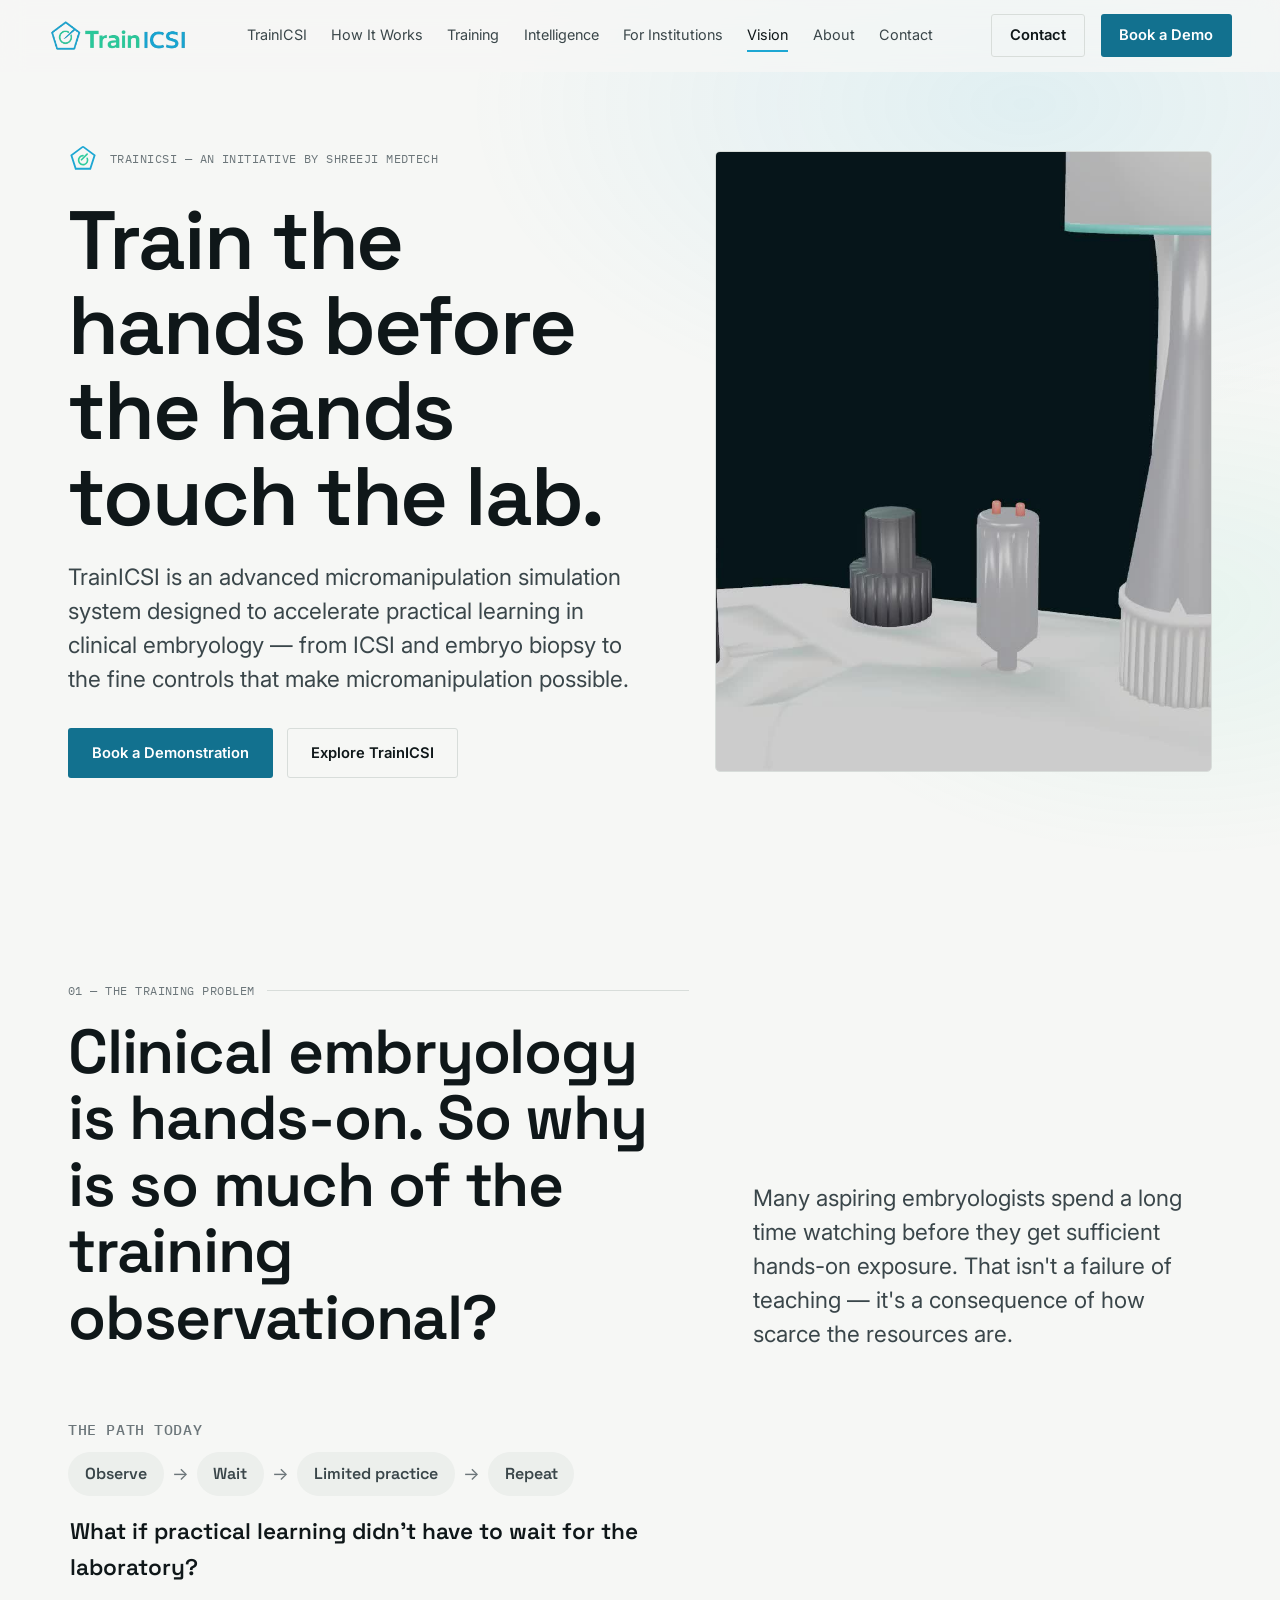
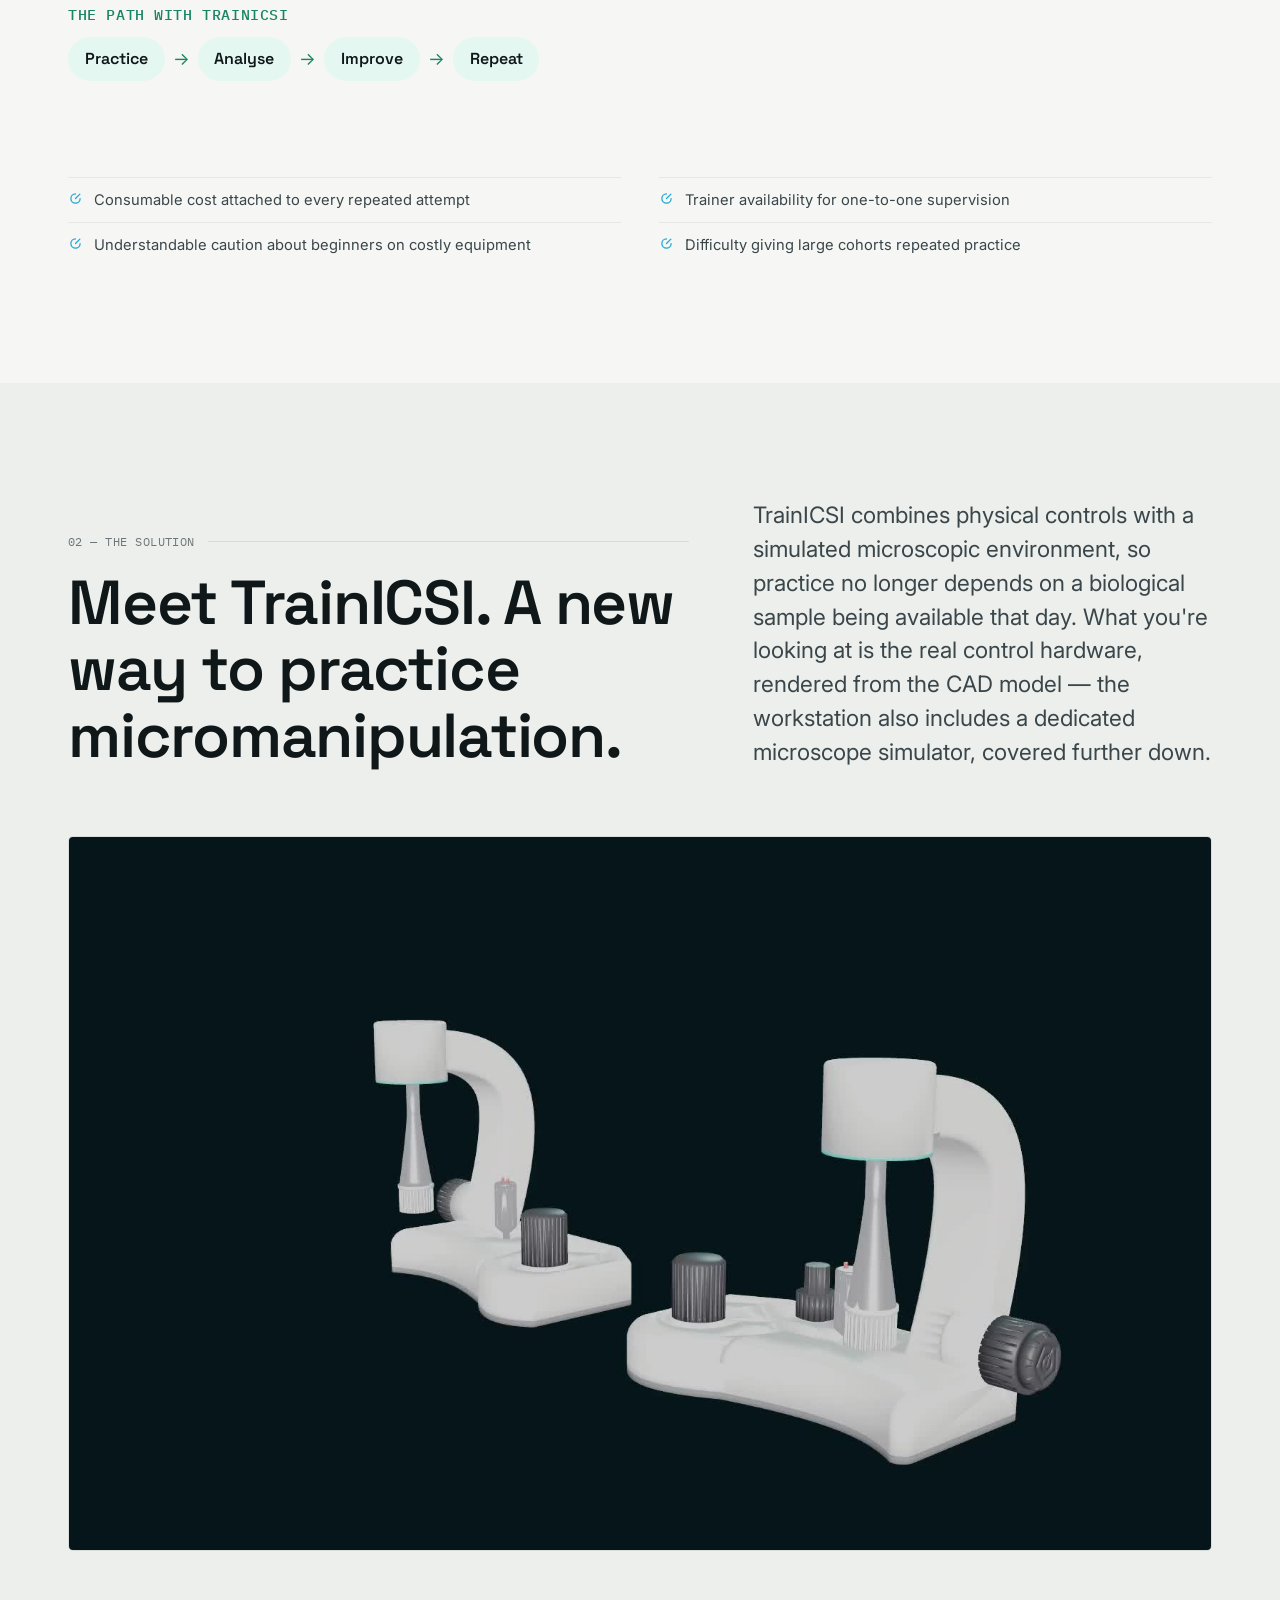
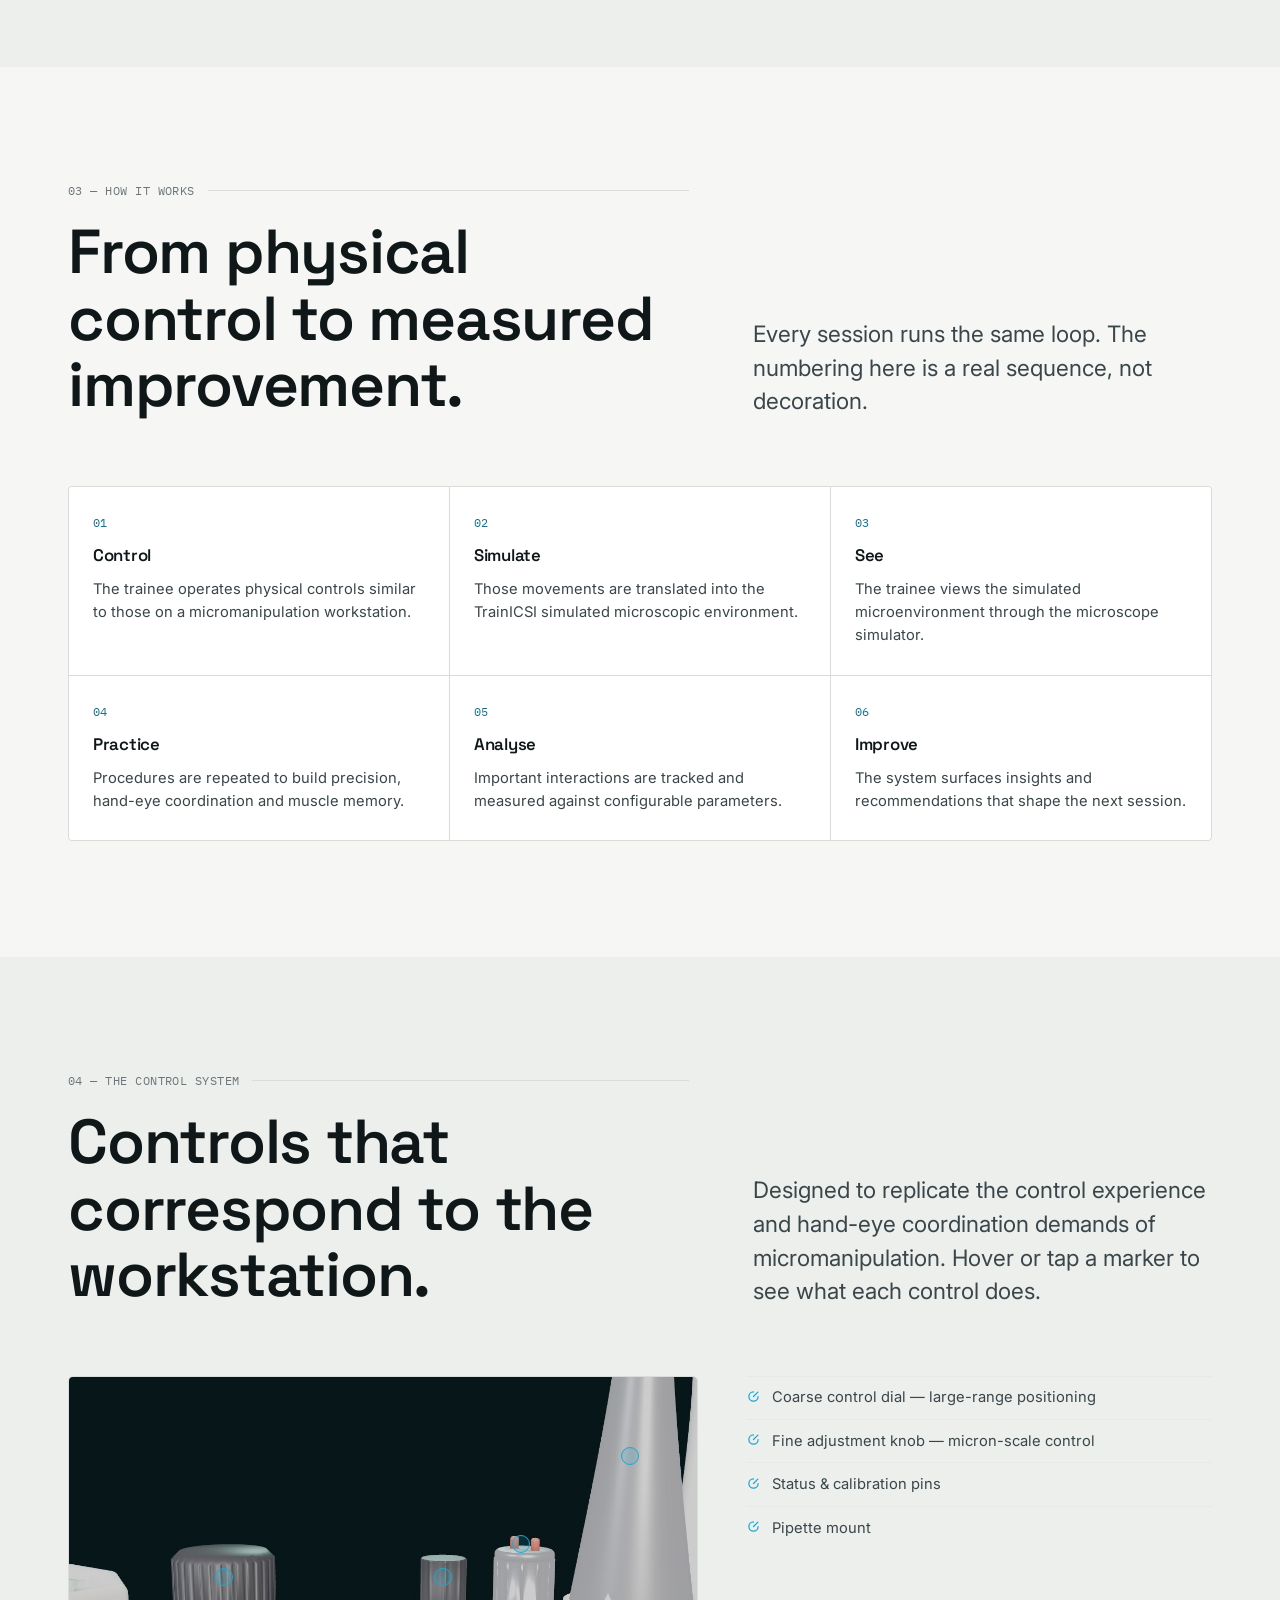
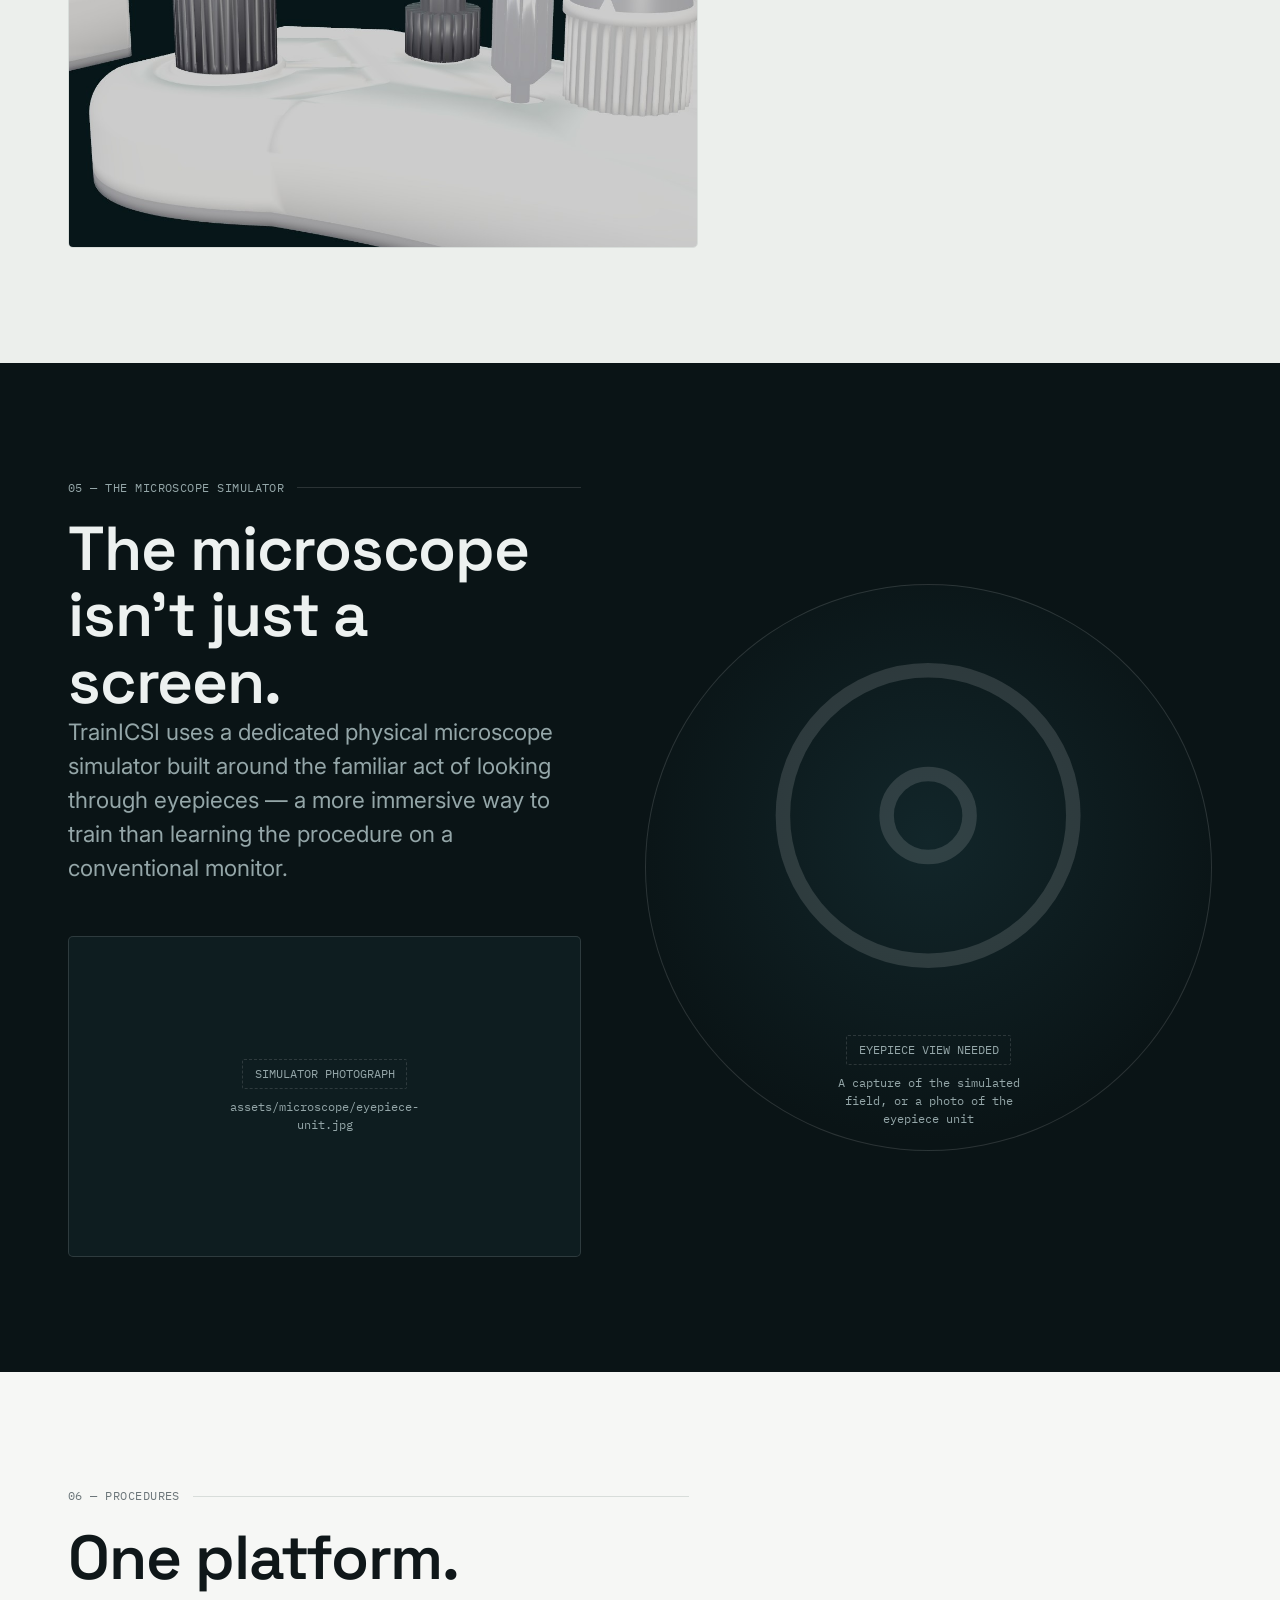
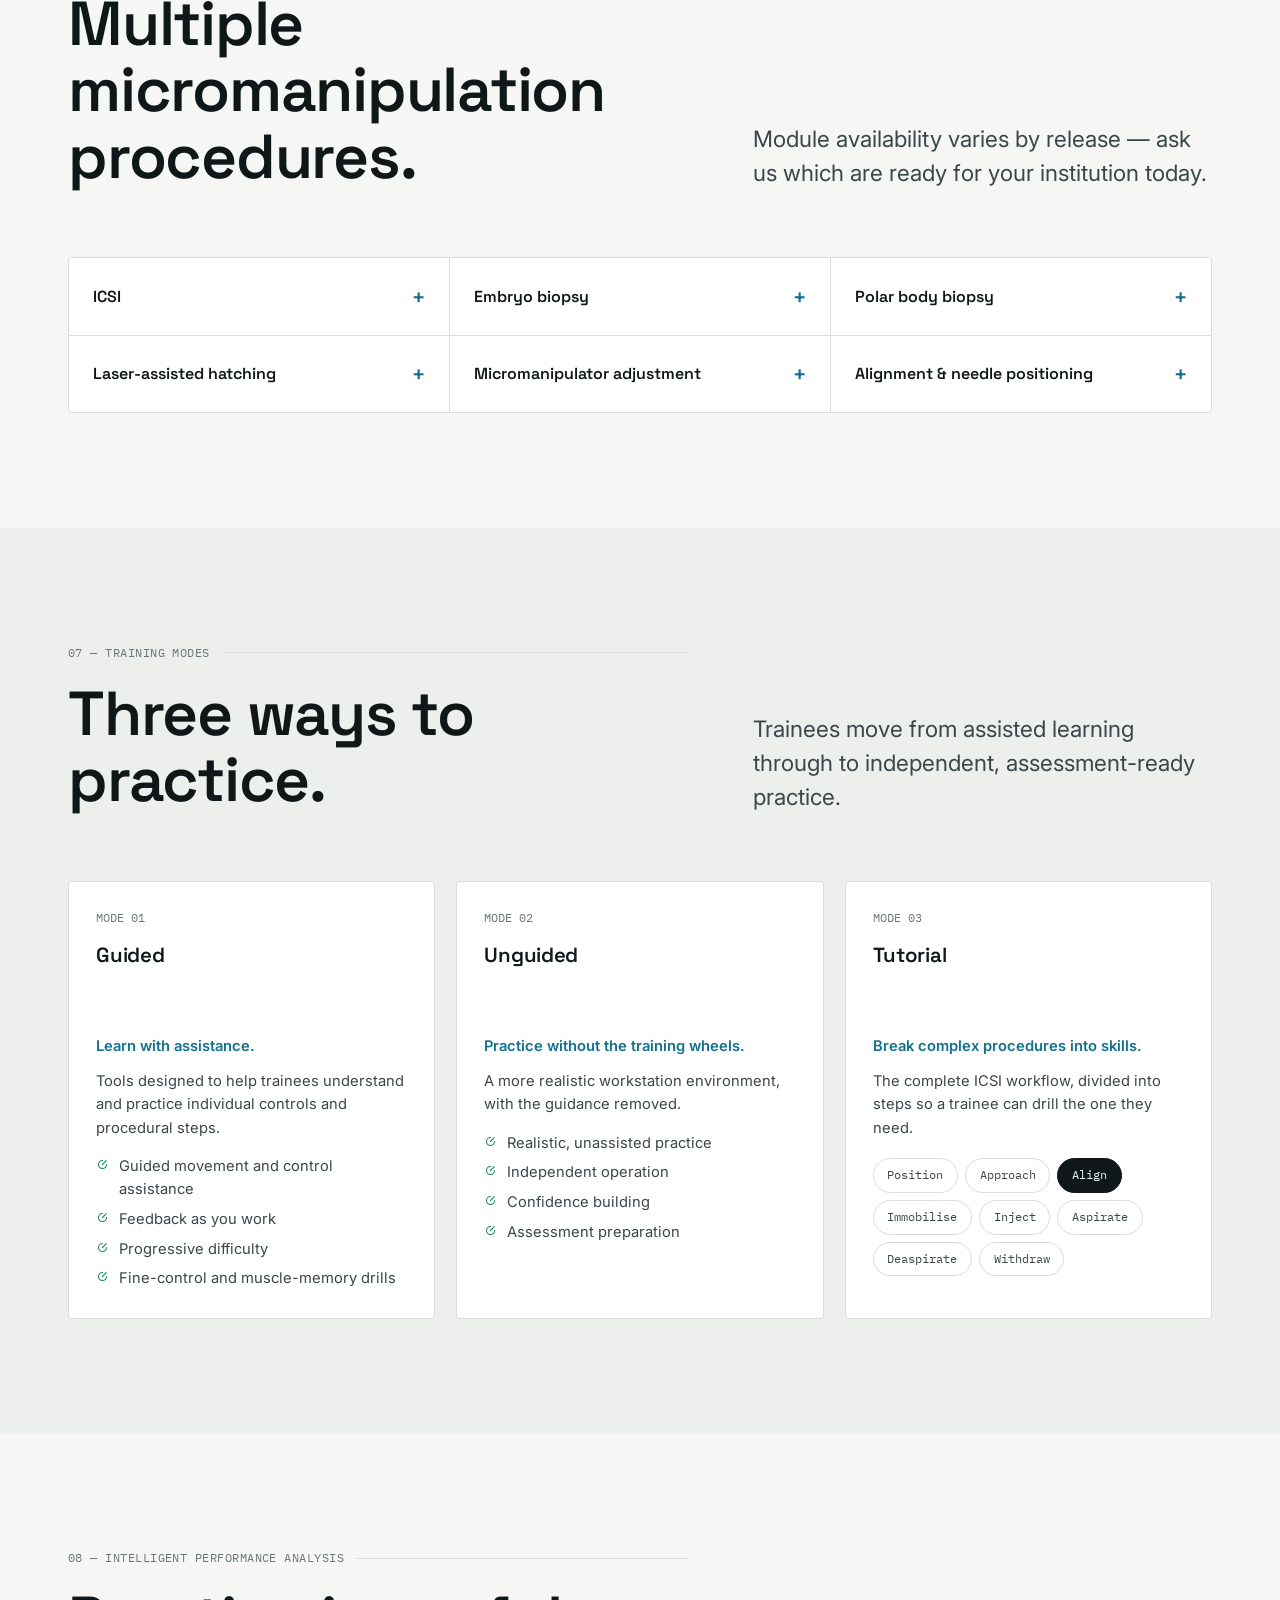
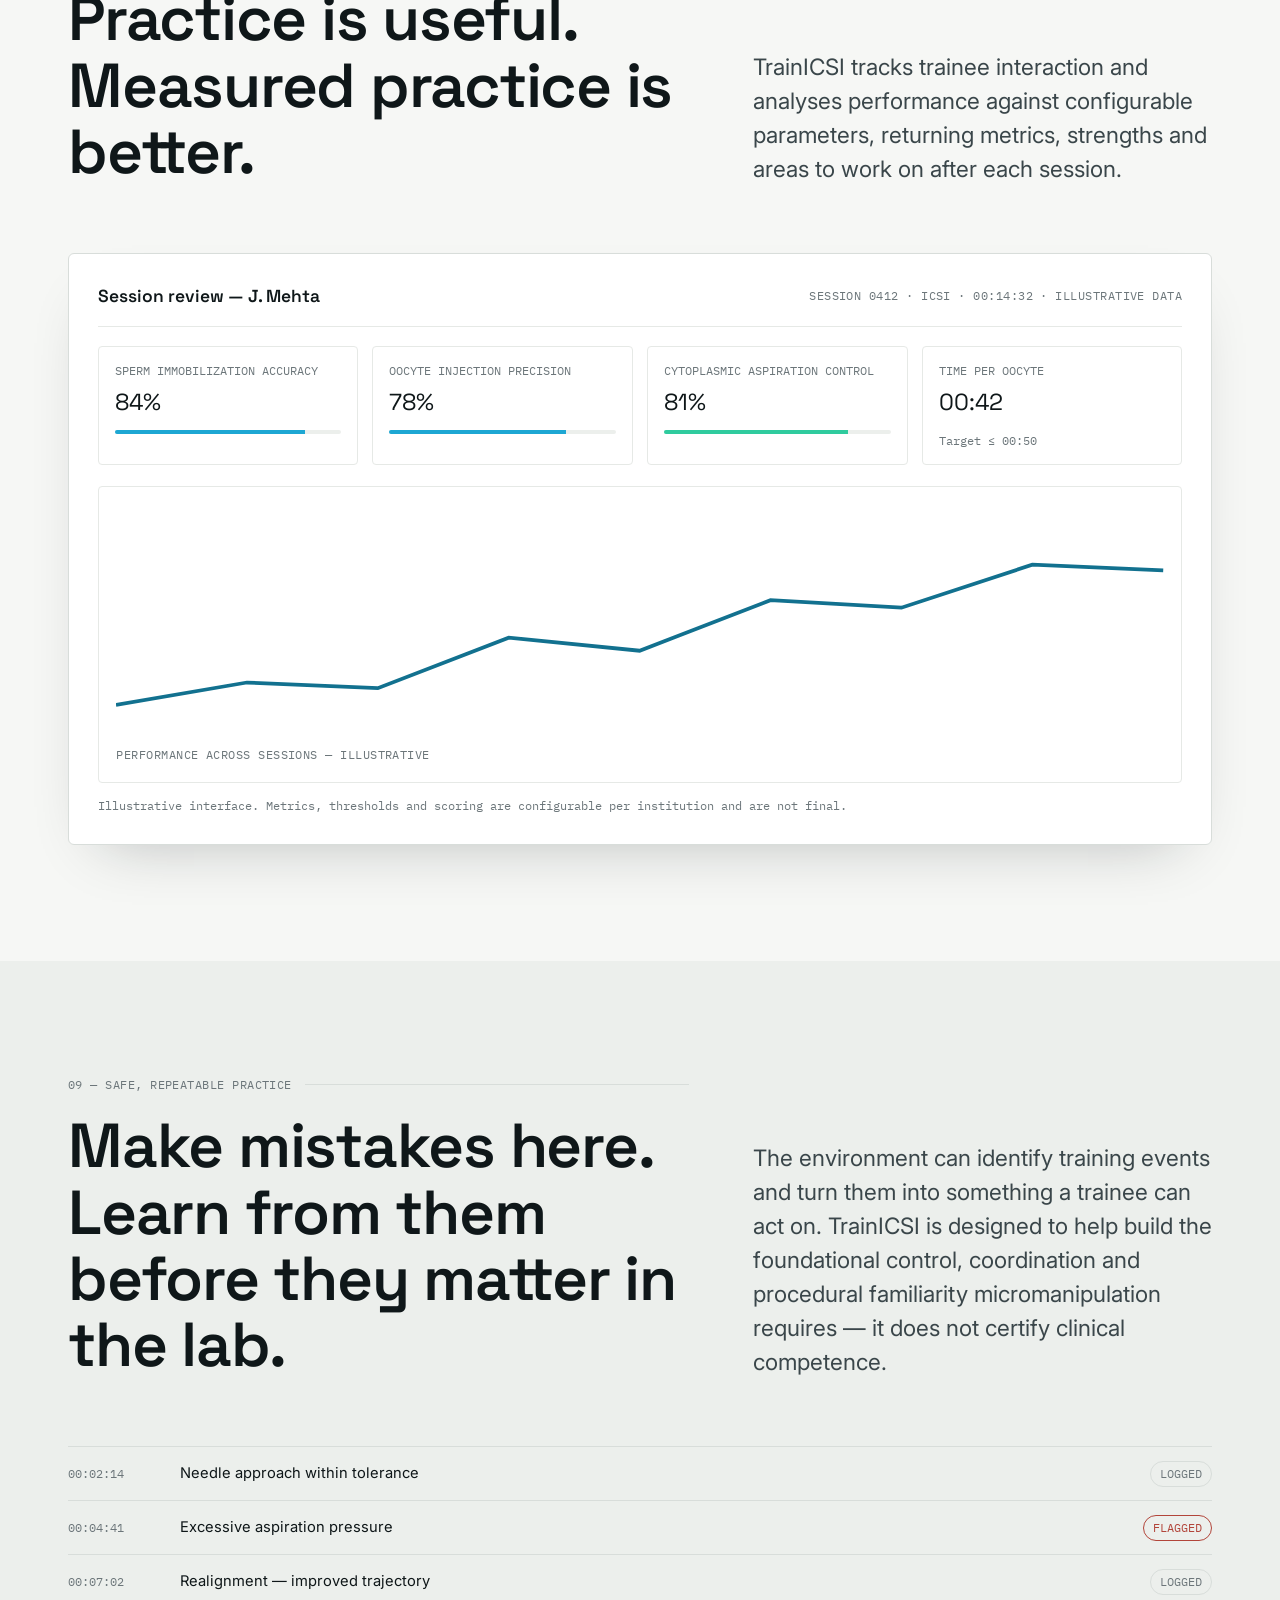
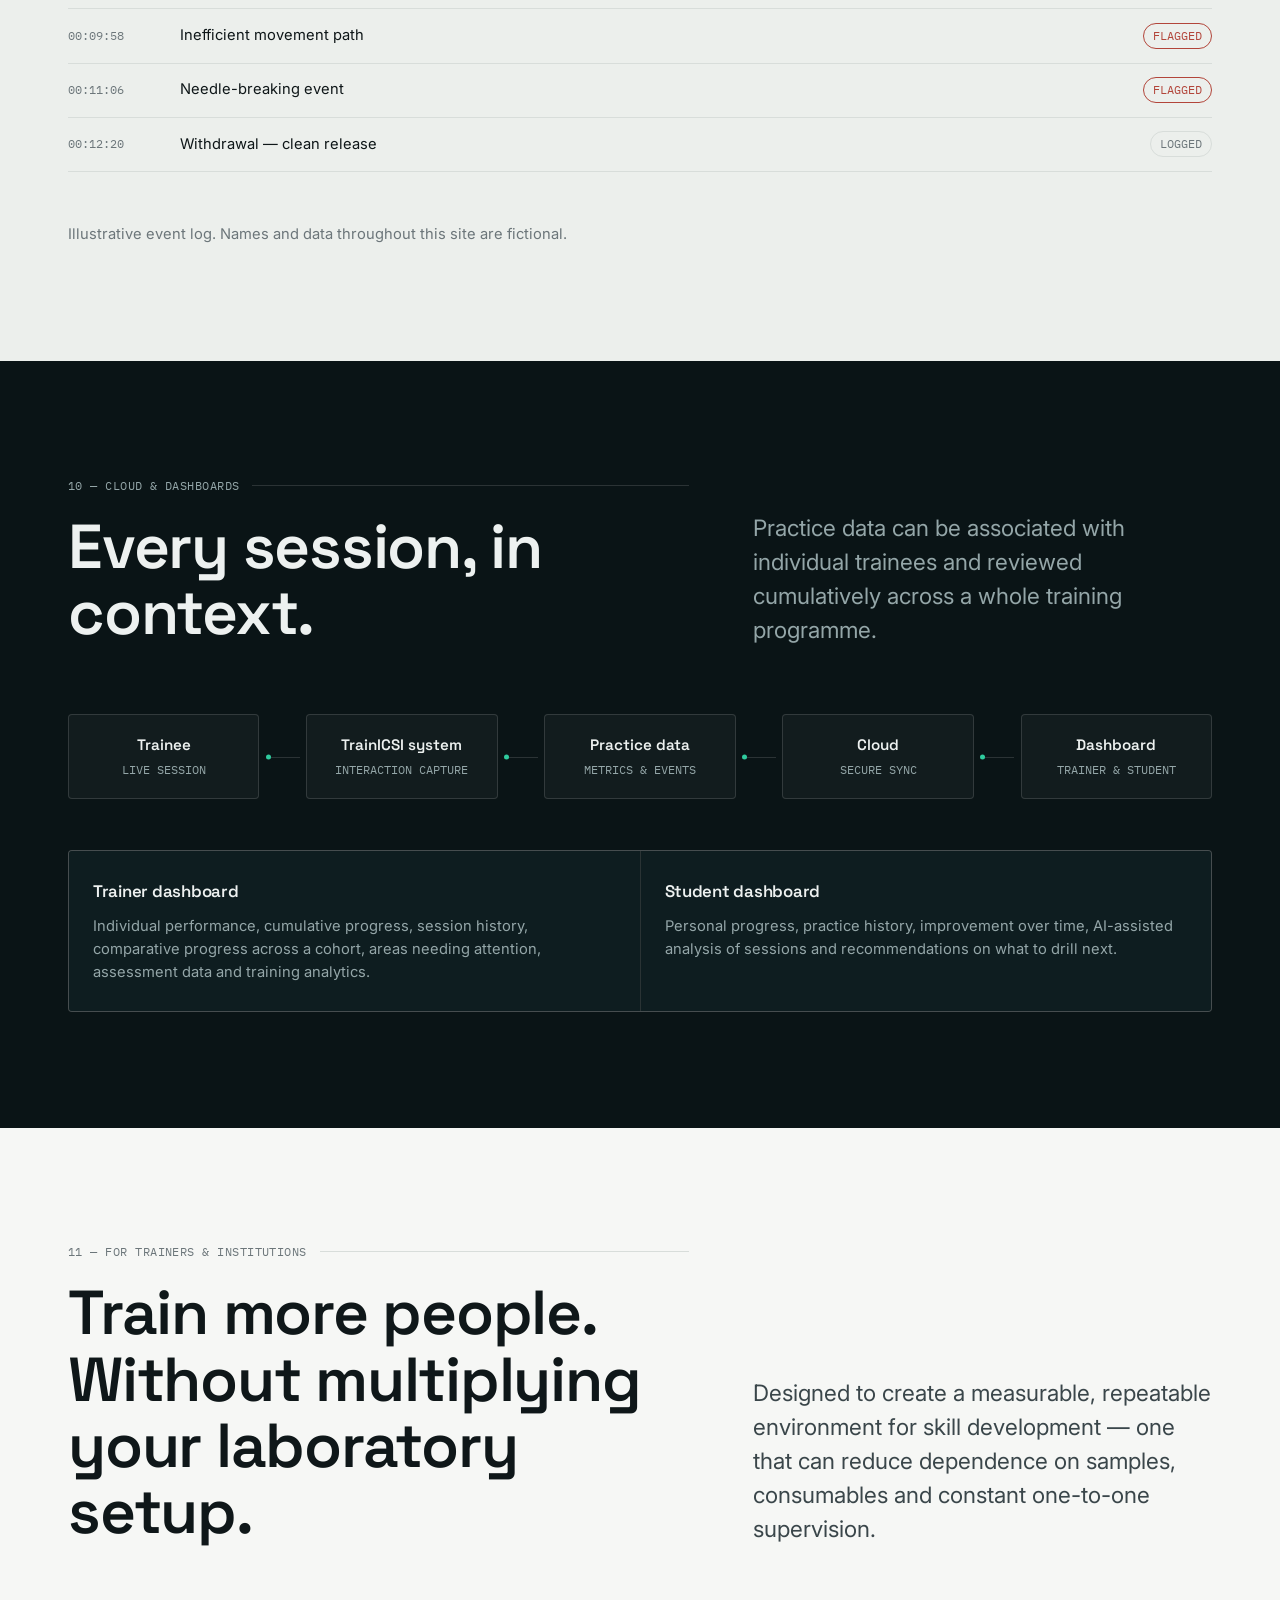
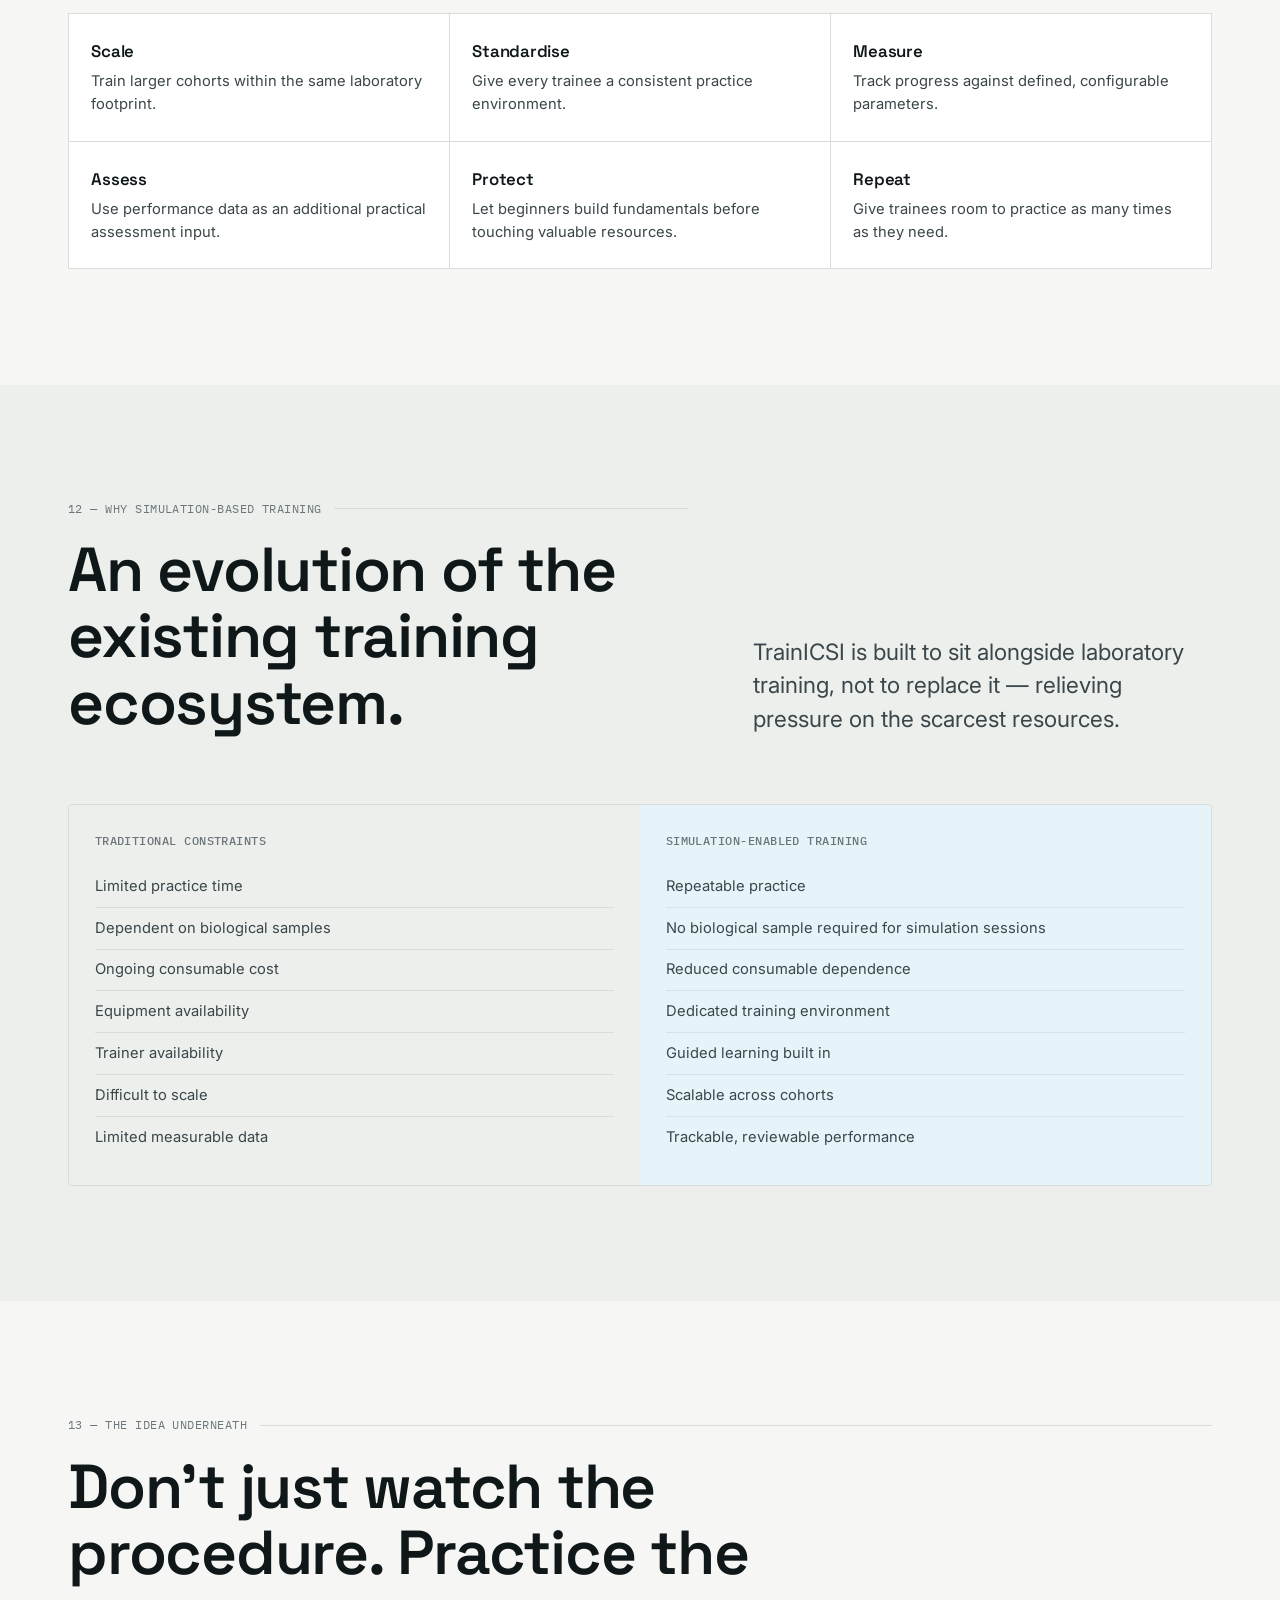
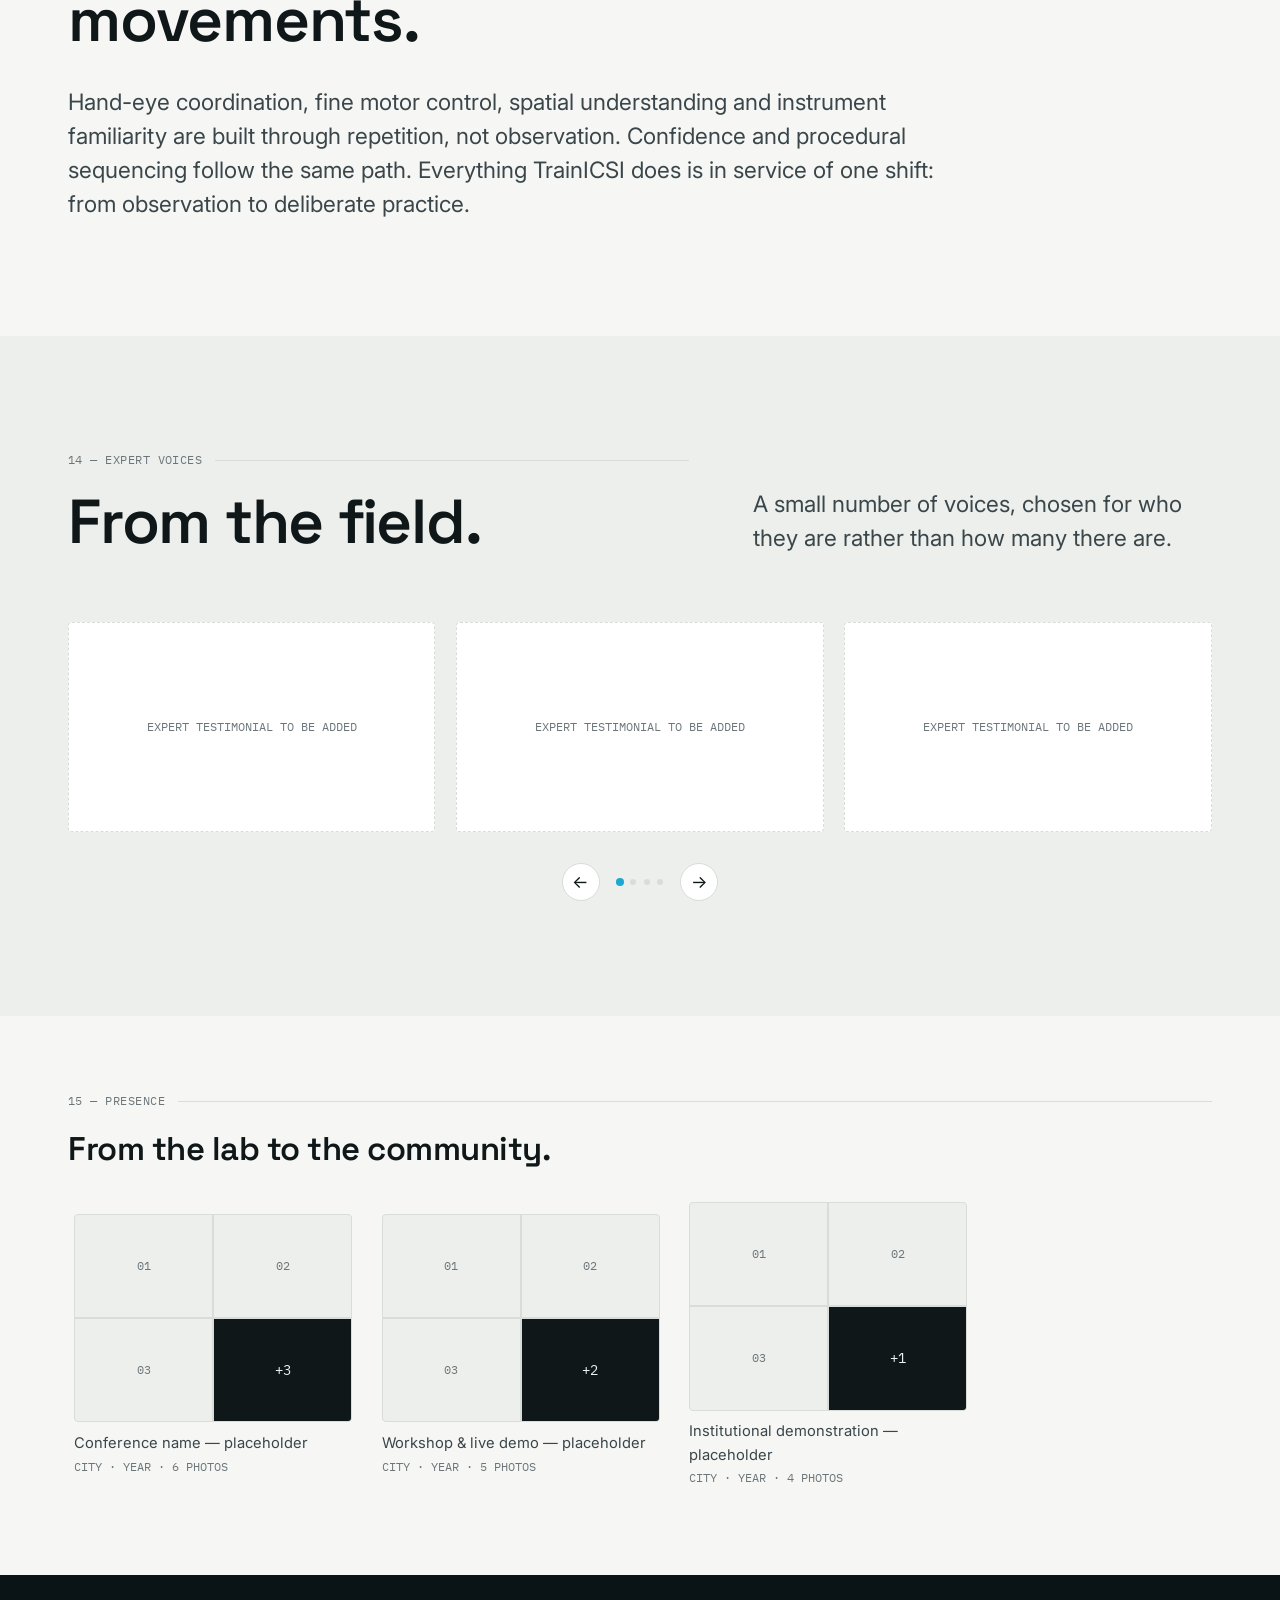
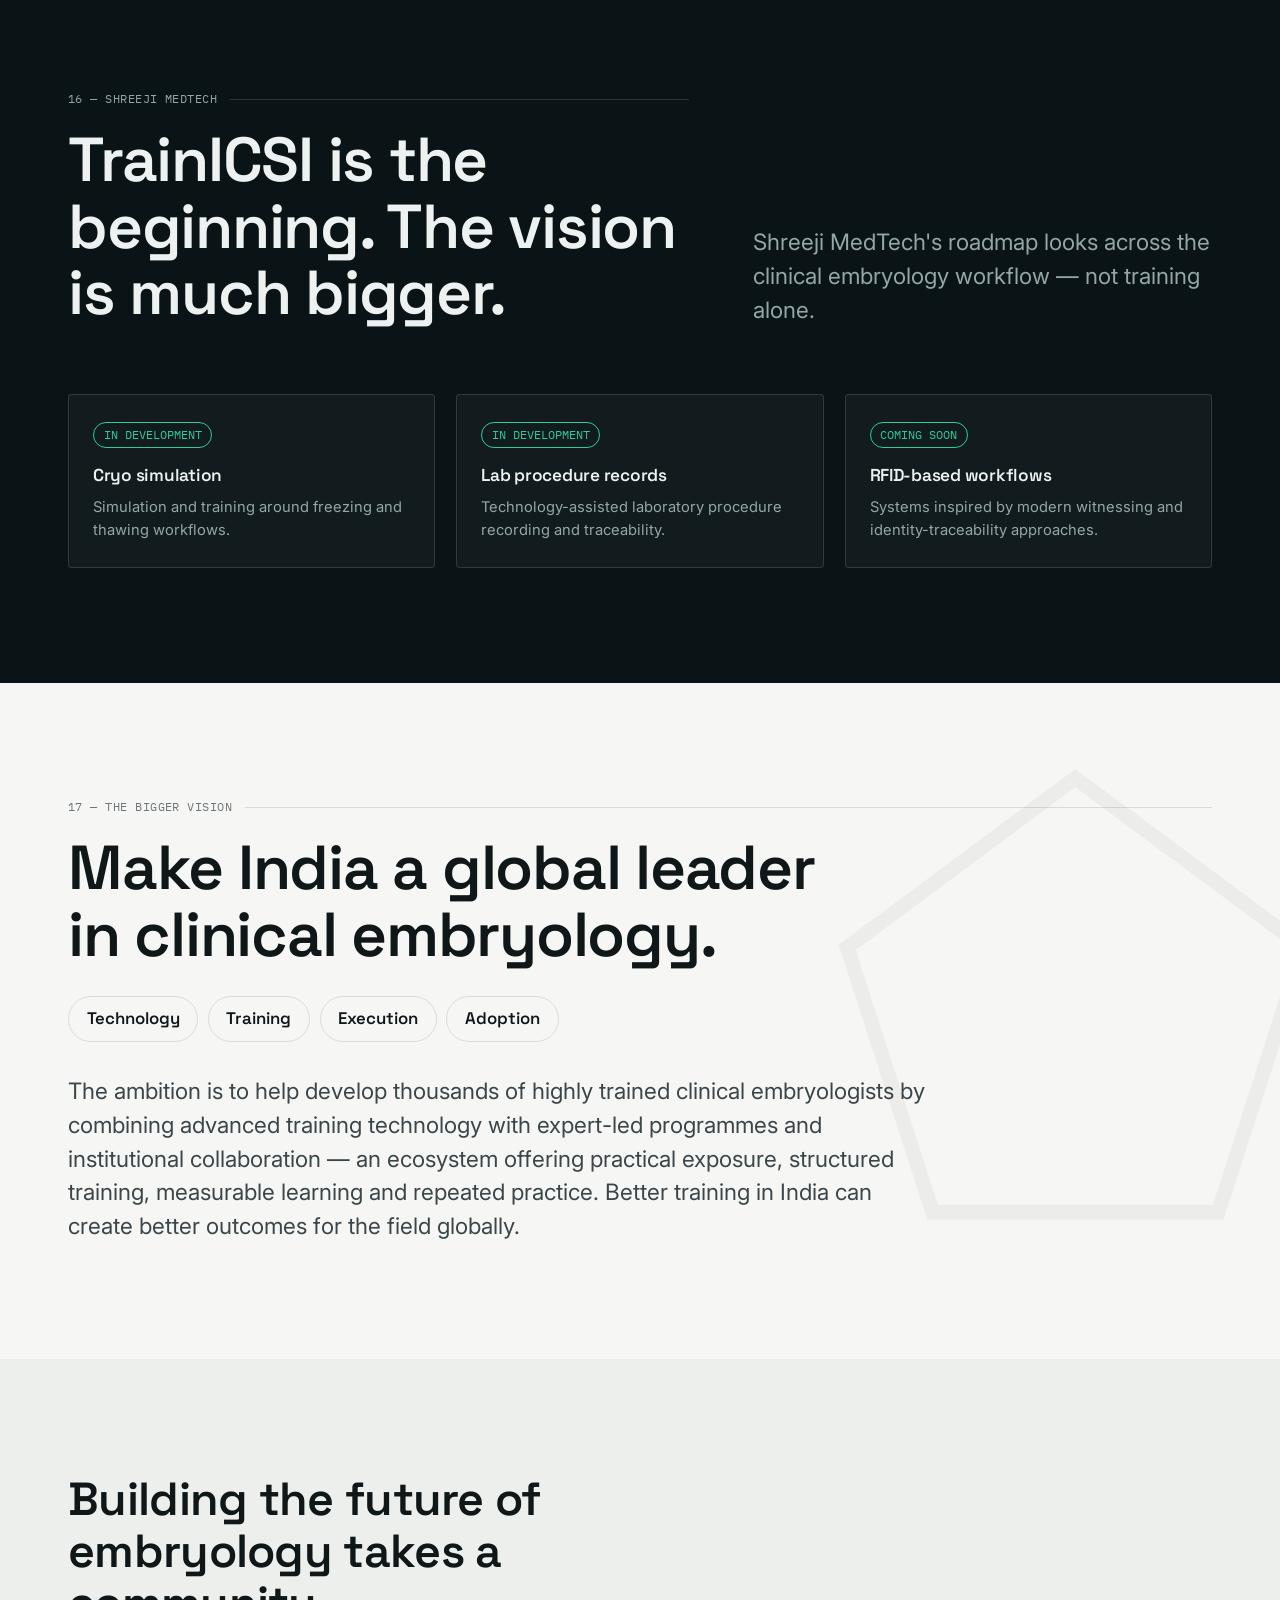
==== index.html @ 0c8a41b2 "first commit" ====
<!DOCTYPE html>
<html lang="en">
<head>
<meta charset="UTF-8">
<meta name="viewport" content="width=device-width, initial-scale=1">
<title>TrainICSI | Micromanipulation Simulation for Clinical Embryology</title>
<meta name="description" content="TrainICSI is an advanced micromanipulation simulation system designed to accelerate practical training in clinical embryology through realistic controls, simulated microscopy, guided practice and intelligent performance analysis.">
<link rel="canonical" href="https://trainicsi.com/">
<meta name="theme-color" content="#0A1416">

<meta property="og:type" content="website">
<meta property="og:site_name" content="TrainICSI">
<meta property="og:url" content="https://trainicsi.com/">
<meta property="og:title" content="TrainICSI | Micromanipulation Simulation for Clinical Embryology">
<meta property="og:description" content="Train the hands before the hands touch the lab. A micromanipulation simulation system for clinical embryology training, by Shreeji MedTech.">
<!-- ASSET: 1200x630 share image. See README §3. -->
<meta property="og:image" content="https://trainicsi.com/assets/logo/og-image.jpg">

<meta name="twitter:card" content="summary_large_image">
<meta name="twitter:title" content="TrainICSI | Micromanipulation Simulation for Clinical Embryology">
<meta name="twitter:description" content="A micromanipulation simulation system designed to accelerate practical training in clinical embryology.">
<meta name="twitter:image" content="https://trainicsi.com/assets/logo/og-image.jpg">

<link rel="icon" type="image/svg+xml" href="assets/logo/favicon.svg">
<link rel="icon" type="image/png" sizes="32x32" href="assets/logo/favicon-32.png">
<link rel="apple-touch-icon" href="assets/logo/favicon-256.png">

<link rel="preconnect" href="https://fonts.googleapis.com">
<link rel="preconnect" href="https://fonts.gstatic.com" crossorigin>
<link href="https://fonts.googleapis.com/css2?family=Space+Grotesk:wght@500;600;700&family=Inter:wght@400;500;600&family=IBM+Plex+Mono:wght@400;500&display=swap" rel="stylesheet">
<link rel="stylesheet" href="css/styles.css">
<!-- Failsafe: if JS is off or fails, content must still be visible. -->
<noscript><style>.reveal{opacity:1 !important;transform:none !important}</style></noscript>

<script type="application/ld+json">
{
  "@context":"https://schema.org",
  "@type":"Organization",
  "name":"Shreeji MedTech Private Limited",
  "alternateName":"TrainICSI",
  "url":"https://trainicsi.com/",
  "logo":"https://trainicsi.com/assets/logo/trainicsi-logo.png",
  "address":{"@type":"PostalAddress","addressLocality":"Jaipur","addressRegion":"Rajasthan","addressCountry":"IN"},
  "makesOffer":{"@type":"Offer","itemOffered":{
    "@type":"Product","name":"TrainICSI",
    "description":"A micromanipulation simulation system for clinical embryology training."}}
}
</script>
</head>
<body>
<a class="skip" href="#main">Skip to content</a>

<!-- Shared glyph: the target-and-arrow motif lifted from the TrainICSI mark.
     Reused as the site's bullet/precision mark so list markers carry the brand
     rather than generic dots. -->
<svg width="0" height="0" style="position:absolute" aria-hidden="true">
  <symbol id="g-target" viewBox="0 0 24 24">
    <path d="M12 4.6A7.4 7.4 0 1 0 19.4 12" fill="none" stroke="currentColor" stroke-width="2" stroke-linecap="round"/>
    <path d="M12 12 19 5" fill="none" stroke="currentColor" stroke-width="2" stroke-linecap="round"/>
  </symbol>
</svg>

<!-- ============================ NAV ============================ -->
<header class="nav" id="nav">
  <a href="#top" class="nav-logo" aria-label="TrainICSI — home">
    <img src="assets/logo/trainicsi-logo.png" alt="TrainICSI" width="508" height="123">
  </a>
  <nav class="nav-links" aria-label="Primary">
    <a href="#solution">TrainICSI</a>
    <a href="#how">How It Works</a>
    <a href="#modes">Training</a>
    <a href="#intelligence">Intelligence</a>
    <a href="#institutions">For Institutions</a>
    <a href="#vision">Vision</a>
    <a href="#about">About</a>
    <a href="#contact">Contact</a>
  </nav>
  <div class="nav-end">
    <a href="#contact" class="btn btn-ghost">Contact</a>
    <a href="#contact" class="btn btn-primary">Book a Demo</a>
    <button class="nav-toggle" id="navToggle" aria-label="Open menu" aria-expanded="false" aria-controls="navPanel"><i></i></button>
  </div>
</header>

<nav class="nav-panel" id="navPanel" aria-label="Mobile">
  <a href="#solution">TrainICSI</a>
  <a href="#how">How It Works</a>
  <a href="#modes">Training</a>
  <a href="#intelligence">Intelligence</a>
  <a href="#institutions">For Institutions</a>
  <a href="#vision">Vision</a>
  <a href="#about">About</a>
  <a href="#contact">Contact</a>
  <a href="#contact" class="btn btn-primary">Book a Demo</a>
</nav>

<main id="main">

<!-- ============================ HERO ============================ -->
<section class="hero" id="top">
  <div class="container hero-grid">
    <div>
      <div class="hero-eyebrow">
        <!-- The one orchestrated motion moment on the page: the mark draws itself in on load. -->
        <svg class="brand-badge" id="badge" viewBox="0 0 40 40" aria-hidden="true">
          <path class="bb-pent" d="M20 3.5 35.5 15 29.7 33H10.3L4.5 15Z" fill="none" stroke="#1DA7D3" stroke-width="2.4"/>
          <path class="bb-ring" d="M20 15.5A6 6 0 1 0 25.6 19" fill="none" stroke="#2FCB9E" stroke-width="2.2" stroke-linecap="round"/>
          <path class="bb-arrow" d="M25.5 13.5 18 21" fill="none" stroke="#2FCB9E" stroke-width="2.2" stroke-linecap="round"/>
        </svg>
        <span class="coord">TRAINICSI — AN INITIATIVE BY SHREEJI MEDTECH</span>
      </div>

      <h1 class="h-display">Train the hands before the hands touch the lab.</h1>
      <p class="lede">TrainICSI is an advanced micromanipulation simulation system designed to accelerate practical learning in clinical embryology — from ICSI and embryo biopsy to the fine controls that make micromanipulation possible.</p>

      <div class="btn-row">
        <a href="#contact" class="btn btn-primary" data-magnet>Book a Demonstration</a>
        <a href="#solution" class="btn btn-ghost">Explore TrainICSI</a>
      </div>
    </div>

    <!--
      Rendered directly from the real hardware CAD model you supplied — a
      short, silently looping camera move (not live 3D, just a plain video,
      so it works everywhere with zero dependencies). poster="" shows the
      first frame while it loads / if video can't play. Swap for real
      product photography or footage any time — see README §2.
    -->
    <div class="media media-4x5 hero-stage reveal">
      <video autoplay muted loop playsinline preload="auto"
        poster="assets/product/poster-hero.jpg"
        aria-label="A slow camera move around the TrainICSI control unit, rendered from the real hardware model.">
        <source src="assets/product/hero-loop.mp4" type="video/mp4">
      </video>
    </div>
  </div>
</section>

<!-- ============================ PROBLEM ============================ -->
<section class="section" id="problem">
  <div class="container">
    <div class="section-head">
      <div>
        <div class="eyebrow"><span class="coord">01 — THE TRAINING PROBLEM</span><hr class="rule"></div>
        <h2 class="h-1 reveal">Clinical embryology is hands-on. So why is so much of the training observational?</h2>
      </div>
      <p class="lede reveal" data-delay="1">Many aspiring embryologists spend a long time watching before they get sufficient hands-on exposure. That isn't a failure of teaching — it's a consequence of how scarce the resources are.</p>
    </div>

    <div class="path-compare reveal">
      <div class="path">
        <span class="path-label">THE PATH TODAY</span>
        <div class="path-row is-before">
          <span class="path-step">Observe</span><span class="path-arrow">&rarr;</span>
          <span class="path-step">Wait</span><span class="path-arrow">&rarr;</span>
          <span class="path-step">Limited practice</span><span class="path-arrow">&rarr;</span>
          <span class="path-step">Repeat</span>
        </div>
      </div>

      <p class="path-bridge">What if practical learning didn't have to wait for the laboratory?</p>

      <div class="path">
        <span class="path-label is-good">THE PATH WITH TRAINICSI</span>
        <div class="path-row is-after">
          <span class="path-step">Practice</span><span class="path-arrow">&rarr;</span>
          <span class="path-step">Analyse</span><span class="path-arrow">&rarr;</span>
          <span class="path-step">Improve</span><span class="path-arrow">&rarr;</span>
          <span class="path-step">Repeat</span>
        </div>
      </div>
    </div>

    <ul class="bullets mt">
      <li class="reveal"><svg class="glyph"><use href="#g-target"/></svg>Limited access to microscope and micromanipulator setups</li>
      <li class="reveal"><svg class="glyph"><use href="#g-target"/></svg>Dependence on biological sample availability</li>
      <li class="reveal"><svg class="glyph"><use href="#g-target"/></svg>Consumable cost attached to every repeated attempt</li>
      <li class="reveal"><svg class="glyph"><use href="#g-target"/></svg>Trainer availability for one-to-one supervision</li>
      <li class="reveal"><svg class="glyph"><use href="#g-target"/></svg>Understandable caution about beginners on costly equipment</li>
      <li class="reveal"><svg class="glyph"><use href="#g-target"/></svg>Difficulty giving large cohorts repeated practice</li>
    </ul>
  </div>
</section>

<!-- ============================ SOLUTION ============================ -->
<section class="section band-dim" id="solution">
  <div class="container">
    <div class="section-head">
      <div>
        <div class="eyebrow"><span class="coord">02 — THE SOLUTION</span><hr class="rule"></div>
        <h2 class="h-1 reveal">Meet TrainICSI. A new way to practice micromanipulation.</h2>
      </div>
      <p class="lede reveal" data-delay="1">TrainICSI combines physical controls with a simulated microscopic environment, so practice no longer depends on a biological sample being available that day. What you're looking at is the real control hardware, rendered from the CAD model — the workstation also includes a dedicated microscope simulator, covered further down.</p>
    </div>

    <!-- Rendered from the real hardware model (same source as the hero video) -->
    <div class="media media-16x10 reveal">
      <video autoplay muted loop playsinline preload="auto"
        poster="assets/product/poster-pair.jpg"
        aria-label="A slow camera move around the matched pair of TrainICSI control units, rendered from the real hardware model.">
        <source src="assets/product/solution-loop.mp4" type="video/mp4">
      </video>
    </div>
  </div>
</section>

<!-- ============================ HOW IT WORKS ============================ -->
<section class="section" id="how">
  <div class="container">
    <div class="section-head">
      <div>
        <div class="eyebrow"><span class="coord">03 — HOW IT WORKS</span><hr class="rule"></div>
        <h2 class="h-1 reveal">From physical control to measured improvement.</h2>
      </div>
      <p class="lede reveal" data-delay="1">Every session runs the same loop. The numbering here is a real sequence, not decoration.</p>
    </div>

    <div class="steps">
      <div class="step reveal"><span class="si">01</span><h4>Control</h4><p>The trainee operates physical controls similar to those on a micromanipulation workstation.</p></div>
      <div class="step reveal" data-delay="1"><span class="si">02</span><h4>Simulate</h4><p>Those movements are translated into the TrainICSI simulated microscopic environment.</p></div>
      <div class="step reveal" data-delay="2"><span class="si">03</span><h4>See</h4><p>The trainee views the simulated microenvironment through the microscope simulator.</p></div>
      <div class="step reveal"><span class="si">04</span><h4>Practice</h4><p>Procedures are repeated to build precision, hand-eye coordination and muscle memory.</p></div>
      <div class="step reveal" data-delay="1"><span class="si">05</span><h4>Analyse</h4><p>Important interactions are tracked and measured against configurable parameters.</p></div>
      <div class="step reveal" data-delay="2"><span class="si">06</span><h4>Improve</h4><p>The system surfaces insights and recommendations that shape the next session.</p></div>
    </div>
  </div>
</section>

<!-- ============================ CONTROLS ============================
     Hotspot percentages below were computed mathematically (not eyeballed)
     from the exact camera used to render control-cluster.jpg, so they sit
     precisely on the real knobs — verified by overlaying the computed
     points back onto the render before committing to these numbers. If
     that image is ever re-rendered from a different angle, these four
     left/top values need recalculating to match. -->
<section class="section band-dim" id="controls">
  <div class="container">
    <div class="section-head">
      <div>
        <div class="eyebrow"><span class="coord">04 — THE CONTROL SYSTEM</span><hr class="rule"></div>
        <h2 class="h-1 reveal">Controls that correspond to the workstation.</h2>
      </div>
      <p class="lede reveal" data-delay="1">Designed to replicate the control experience and hand-eye coordination demands of micromanipulation. Hover or tap a marker to see what each control does.</p>
    </div>

    <div class="rig-grid">
      <div class="media media-4x3 rig reveal" id="rig">
        <img src="assets/product/control-cluster.jpg" alt="Close-up of the TrainICSI control cluster, rendered from the hardware model." loading="lazy">
        <button class="hotspot" style="left:24.6%;top:42.6%" data-t="Coarse control dial" data-d="Large-range positioning across the working field." aria-label="Coarse control dial"></button>
        <button class="hotspot" style="left:59.5%;top:42.5%" data-t="Fine adjustment knob" data-d="Micron-scale control during approach and injection." aria-label="Fine adjustment knob"></button>
        <button class="hotspot" style="left:72%;top:35.5%" data-t="Status &amp; calibration pins" data-d="System-status indicators on the control housing." aria-label="Status and calibration pins"></button>
        <button class="hotspot" style="left:89.3%;top:16.9%" data-t="Pipette mount" data-d="Where the pipette shaft seats into the arm." aria-label="Pipette mount"></button>
        <div class="tip" id="tip"><strong id="tipT"></strong><span id="tipD"></span></div>
      </div>

      <ul class="legend reveal" data-delay="1">
        <li><svg class="glyph"><use href="#g-target"/></svg>Coarse control dial — large-range positioning</li>
        <li><svg class="glyph"><use href="#g-target"/></svg>Fine adjustment knob — micron-scale control</li>
        <li><svg class="glyph"><use href="#g-target"/></svg>Status &amp; calibration pins</li>
        <li><svg class="glyph"><use href="#g-target"/></svg>Pipette mount</li>
      </ul>
    </div>
  </div>
</section>

<!-- ============================ MICROSCOPE ============================ -->
<section class="section band-dark" id="microscope">
  <div class="container scope-grid">
    <div>
      <div class="eyebrow"><span class="coord">05 — THE MICROSCOPE SIMULATOR</span><hr class="rule"></div>
      <h2 class="h-1 reveal">The microscope isn't just a screen.</h2>
      <p class="lede reveal" data-delay="1">TrainICSI uses a dedicated physical microscope simulator built around the familiar act of looking through eyepieces — a more immersive way to train than learning the procedure on a conventional monitor.</p>
      <!-- ASSET: photograph of the microscope simulator hardware.
           Drop it in beside this copy: assets/microscope/eyepiece-unit.jpg -->
      <div class="media media-16x10 mt reveal" data-delay="2">
        <div class="slot"><span class="tag">SIMULATOR PHOTOGRAPH</span><span>assets/microscope/eyepiece-unit.jpg</span></div>
      </div>
    </div>

    <!--
      ASSET NEEDED — a screen capture of the real simulated field (as seen
      through the eyepiece), or a straight-on photo of the eyepiece unit
      itself. Drop it at assets/microscope/eyepiece-view.jpg and swap the
      .slot div for an <img>, keeping the circular frame.
    -->
    <div class="scope-eye reveal">
      <div class="slot">
        <svg class="slot-icon" viewBox="0 0 40 40" aria-hidden="true">
          <circle cx="20" cy="20" r="14" fill="none" stroke="currentColor" stroke-width="1.4"/>
          <circle cx="20" cy="20" r="4" fill="none" stroke="currentColor" stroke-width="1.4"/>
        </svg>
        <span class="tag">EYEPIECE VIEW NEEDED</span>
        <span>A capture of the simulated field, or a photo of the eyepiece unit</span>
      </div>
    </div>
  </div>
</section>

<!-- ============================ PROCEDURES ============================ -->
<section class="section" id="procedures">
  <div class="container">
    <div class="section-head">
      <div>
        <div class="eyebrow"><span class="coord">06 — PROCEDURES</span><hr class="rule"></div>
        <h2 class="h-1 reveal">One platform. Multiple micromanipulation procedures.</h2>
      </div>
      <p class="lede reveal" data-delay="1">Module availability varies by release — ask us which are ready for your institution today.</p>
    </div>

    <div class="proc-grid reveal">
      <details class="proc"><summary>ICSI</summary><p>Intracytoplasmic sperm injection — positioning, immobilisation, injection, aspiration and withdrawal.</p></details>
      <details class="proc"><summary>Embryo biopsy</summary><p>Practice the coordination and sequencing an embryo biopsy demands.</p></details>
      <details class="proc"><summary>Polar body biopsy</summary><p>Approach, alignment and extraction technique in a simulated setting.</p></details>
      <details class="proc"><summary>Laser-assisted hatching</summary><p>Familiarisation with positioning and targeting for assisted hatching.</p></details>
      <details class="proc"><summary>Micromanipulator adjustment</summary><p>Set-up and calibration drills for the micromanipulator arms.</p></details>
      <details class="proc"><summary>Alignment &amp; needle positioning</summary><p>Foundational drills for pipette alignment, needle positioning and fine control.</p></details>
    </div>
  </div>
</section>

<!-- ============================ MODES ============================ -->
<section class="section band-dim" id="modes">
  <div class="container">
    <div class="section-head">
      <div>
        <div class="eyebrow"><span class="coord">07 — TRAINING MODES</span><hr class="rule"></div>
        <h2 class="h-1 reveal">Three ways to practice.</h2>
      </div>
      <p class="lede reveal" data-delay="1">Trainees move from assisted learning through to independent, assessment-ready practice.</p>
    </div>

    <div class="modes">
      <div class="mode reveal">
        <span class="mi">MODE 01</span>
        <h3>Guided</h3>
        <span class="mt">Learn with assistance.</span>
        <p>Tools designed to help trainees understand and practice individual controls and procedural steps.</p>
        <ul>
          <li><svg class="glyph glyph-green"><use href="#g-target"/></svg>Guided movement and control assistance</li>
          <li><svg class="glyph glyph-green"><use href="#g-target"/></svg>Feedback as you work</li>
          <li><svg class="glyph glyph-green"><use href="#g-target"/></svg>Progressive difficulty</li>
          <li><svg class="glyph glyph-green"><use href="#g-target"/></svg>Fine-control and muscle-memory drills</li>
        </ul>
      </div>

      <div class="mode reveal" data-delay="1">
        <span class="mi">MODE 02</span>
        <h3>Unguided</h3>
        <span class="mt">Practice without the training wheels.</span>
        <p>A more realistic workstation environment, with the guidance removed.</p>
        <ul>
          <li><svg class="glyph glyph-green"><use href="#g-target"/></svg>Realistic, unassisted practice</li>
          <li><svg class="glyph glyph-green"><use href="#g-target"/></svg>Independent operation</li>
          <li><svg class="glyph glyph-green"><use href="#g-target"/></svg>Confidence building</li>
          <li><svg class="glyph glyph-green"><use href="#g-target"/></svg>Assessment preparation</li>
        </ul>
      </div>

      <div class="mode reveal" data-delay="2">
        <span class="mi">MODE 03</span>
        <h3>Tutorial</h3>
        <span class="mt">Break complex procedures into skills.</span>
        <p>The complete ICSI workflow, divided into steps so a trainee can drill the one they need.</p>
        <div class="chain" id="chain" aria-label="ICSI workflow steps">
          <span class="is-on">Position</span><span>Approach</span><span>Align</span><span>Immobilise</span>
          <span>Inject</span><span>Aspirate</span><span>Deaspirate</span><span>Withdraw</span>
        </div>
      </div>
    </div>
  </div>
</section>

<!-- ============================ INTELLIGENCE ============================ -->
<section class="section" id="intelligence">
  <div class="container">
    <div class="section-head">
      <div>
        <div class="eyebrow"><span class="coord">08 — INTELLIGENT PERFORMANCE ANALYSIS</span><hr class="rule"></div>
        <h2 class="h-1 reveal">Practice is useful. Measured practice is better.</h2>
      </div>
      <p class="lede reveal" data-delay="1">TrainICSI tracks trainee interaction and analyses performance against configurable parameters, returning metrics, strengths and areas to work on after each session.</p>
    </div>

    <!-- Illustrative UI. Replace with a real screenshot when the dashboard is
         final: assets/software/session-review.png -->
    <div class="dash reveal">
      <div class="dash-head">
        <span class="who">Session review — J. Mehta</span>
        <span class="coord">SESSION 0412 · ICSI · 00:14:32 · ILLUSTRATIVE DATA</span>
      </div>
      <div class="dash-metrics">
        <div class="metric"><div class="ml">SPERM IMMOBILIZATION ACCURACY</div><div class="mv">84%</div><div class="bar"><i data-fill="84"></i></div></div>
        <div class="metric"><div class="ml">OOCYTE INJECTION PRECISION</div><div class="mv">78%</div><div class="bar"><i data-fill="78"></i></div></div>
        <div class="metric"><div class="ml">CYTOPLASMIC ASPIRATION CONTROL</div><div class="mv">81%</div><div class="bar is-green"><i data-fill="81"></i></div></div>
        <div class="metric"><div class="ml">TIME PER OOCYTE</div><div class="mv">00:42</div><div class="metric-note">Target &le; 00:50</div></div>
      </div>
      <div class="dash-chart">
        <svg viewBox="0 0 560 130" preserveAspectRatio="none" role="img" aria-label="Illustrative chart showing performance improving across sessions.">
          <polyline class="spark" id="spark" points="0,108 70,96 140,99 210,72 280,79 350,52 420,56 490,33 560,36"
            fill="none" stroke="#12718F" stroke-width="2"/>
        </svg>
        <p class="coord" style="padding-bottom:.6rem">PERFORMANCE ACROSS SESSIONS — ILLUSTRATIVE</p>
      </div>
      <p class="dash-note">Illustrative interface. Metrics, thresholds and scoring are configurable per institution and are not final.</p>
    </div>
  </div>
</section>

<!-- ============================ MISTAKES ============================ -->
<section class="section band-dim" id="mistakes">
  <div class="container">
    <div class="section-head">
      <div>
        <div class="eyebrow"><span class="coord">09 — SAFE, REPEATABLE PRACTICE</span><hr class="rule"></div>
        <h2 class="h-1 reveal">Make mistakes here. Learn from them before they matter in the lab.</h2>
      </div>
      <p class="lede reveal" data-delay="1">The environment can identify training events and turn them into something a trainee can act on. TrainICSI is designed to help build the foundational control, coordination and procedural familiarity micromanipulation requires — it does not certify clinical competence.</p>
    </div>

    <ul class="events reveal">
      <li><span class="t">00:02:14</span><span>Needle approach within tolerance</span><span class="b">LOGGED</span></li>
      <li class="flag"><span class="t">00:04:41</span><span>Excessive aspiration pressure</span><span class="b">FLAGGED</span></li>
      <li><span class="t">00:07:02</span><span>Realignment — improved trajectory</span><span class="b">LOGGED</span></li>
      <li class="flag"><span class="t">00:09:58</span><span>Inefficient movement path</span><span class="b">FLAGGED</span></li>
      <li class="flag"><span class="t">00:11:06</span><span>Needle-breaking event</span><span class="b">FLAGGED</span></li>
      <li><span class="t">00:12:20</span><span>Withdrawal — clean release</span><span class="b">LOGGED</span></li>
    </ul>
    <p class="small-print mt">Illustrative event log. Names and data throughout this site are fictional.</p>
  </div>
</section>

<!-- ============================ CLOUD ============================ -->
<section class="section band-dark" id="cloud">
  <div class="container">
    <div class="section-head">
      <div>
        <div class="eyebrow"><span class="coord">10 — CLOUD &amp; DASHBOARDS</span><hr class="rule"></div>
        <h2 class="h-1 reveal">Every session, in context.</h2>
      </div>
      <p class="lede reveal" data-delay="1">Practice data can be associated with individual trainees and reviewed cumulatively across a whole training programme.</p>
    </div>

    <div class="cflow reveal">
      <div class="cnode"><div class="cl">Trainee</div><div class="cs">LIVE SESSION</div></div>
      <div class="cwire"><i></i></div>
      <div class="cnode"><div class="cl">TrainICSI system</div><div class="cs">INTERACTION CAPTURE</div></div>
      <div class="cwire"><i style="animation-delay:.8s"></i></div>
      <div class="cnode"><div class="cl">Practice data</div><div class="cs">METRICS &amp; EVENTS</div></div>
      <div class="cwire"><i style="animation-delay:1.6s"></i></div>
      <div class="cnode"><div class="cl">Cloud</div><div class="cs">SECURE SYNC</div></div>
      <div class="cwire"><i style="animation-delay:2.4s"></i></div>
      <div class="cnode"><div class="cl">Dashboard</div><div class="cs">TRAINER &amp; STUDENT</div></div>
    </div>

    <div class="steps mt" style="grid-template-columns:1fr 1fr; background:var(--on-dark-line); border-color:var(--on-dark-line)">
      <div class="step reveal" style="background:var(--dark-2); color:var(--on-dark)">
        <h4>Trainer dashboard</h4>
        <p style="color:var(--on-dark-soft)">Individual performance, cumulative progress, session history, comparative progress across a cohort, areas needing attention, assessment data and training analytics.</p>
      </div>
      <div class="step reveal" data-delay="1" style="background:var(--dark-2); color:var(--on-dark)">
        <h4>Student dashboard</h4>
        <p style="color:var(--on-dark-soft)">Personal progress, practice history, improvement over time, AI-assisted analysis of sessions and recommendations on what to drill next.</p>
      </div>
    </div>
  </div>
</section>

<!-- ============================ INSTITUTIONS ============================ -->
<section class="section" id="institutions">
  <div class="container">
    <div class="section-head">
      <div>
        <div class="eyebrow"><span class="coord">11 — FOR TRAINERS &amp; INSTITUTIONS</span><hr class="rule"></div>
        <h2 class="h-1 reveal">Train more people. Without multiplying your laboratory setup.</h2>
      </div>
      <p class="lede reveal" data-delay="1">Designed to create a measurable, repeatable environment for skill development — one that can reduce dependence on samples, consumables and constant one-to-one supervision.</p>
    </div>

    <div class="benefits reveal">
      <div class="benefit"><h4>Scale</h4><p>Train larger cohorts within the same laboratory footprint.</p></div>
      <div class="benefit"><h4>Standardise</h4><p>Give every trainee a consistent practice environment.</p></div>
      <div class="benefit"><h4>Measure</h4><p>Track progress against defined, configurable parameters.</p></div>
      <div class="benefit"><h4>Assess</h4><p>Use performance data as an additional practical assessment input.</p></div>
      <div class="benefit"><h4>Protect</h4><p>Let beginners build fundamentals before touching valuable resources.</p></div>
      <div class="benefit"><h4>Repeat</h4><p>Give trainees room to practice as many times as they need.</p></div>
    </div>
  </div>
</section>

<!-- ============================ WHY SIMULATION ============================ -->
<section class="section band-dim" id="why">
  <div class="container">
    <div class="section-head">
      <div>
        <div class="eyebrow"><span class="coord">12 — WHY SIMULATION-BASED TRAINING</span><hr class="rule"></div>
        <h2 class="h-1 reveal">An evolution of the existing training ecosystem.</h2>
      </div>
      <p class="lede reveal" data-delay="1">TrainICSI is built to sit alongside laboratory training, not to replace it — relieving pressure on the scarcest resources.</p>
    </div>

    <div class="compare reveal">
      <div class="compare-col a">
        <h4>TRADITIONAL CONSTRAINTS</h4>
        <ul>
          <li>Limited practice time</li>
          <li>Dependent on biological samples</li>
          <li>Ongoing consumable cost</li>
          <li>Equipment availability</li>
          <li>Trainer availability</li>
          <li>Difficult to scale</li>
          <li>Limited measurable data</li>
        </ul>
      </div>
      <div class="compare-col b">
        <h4>SIMULATION-ENABLED TRAINING</h4>
        <ul>
          <li>Repeatable practice</li>
          <li>No biological sample required for simulation sessions</li>
          <li>Reduced consumable dependence</li>
          <li>Dedicated training environment</li>
          <li>Guided learning built in</li>
          <li>Scalable across cohorts</li>
          <li>Trackable, reviewable performance</li>
        </ul>
      </div>
    </div>
  </div>
</section>

<!-- ============================ PHILOSOPHY ============================ -->
<section class="section" id="philosophy">
  <div class="container">
    <div class="eyebrow"><span class="coord">13 — THE IDEA UNDERNEATH</span><hr class="rule"></div>
    <h2 class="h-1 reveal mb" style="max-width:20ch">Don't just watch the procedure. Practice the movements.</h2>
    <p class="lede reveal" data-delay="1" style="max-width:62ch">Hand-eye coordination, fine motor control, spatial understanding and instrument familiarity are built through repetition, not observation. Confidence and procedural sequencing follow the same path. Everything TrainICSI does is in service of one shift: from observation to deliberate practice.</p>
  </div>
</section>

<!-- ============================ TESTIMONIALS ============================ -->
<section class="section band-dim" id="testimonials">
  <div class="container">
    <div class="section-head">
      <div>
        <div class="eyebrow"><span class="coord">14 — EXPERT VOICES</span><hr class="rule"></div>
        <h2 class="h-1 reveal">From the field.</h2>
      </div>
      <p class="lede reveal" data-delay="1">A small number of voices, chosen for who they are rather than how many there are.</p>
    </div>

    <!--
      TESTIMONIALS — see README §5 for the editorial recommendation
      (lead with 4–6 significant names rather than all of them).
      To add one, copy this block and fill it in:

      <figure class="tcard">
        <blockquote class="tquote">Their words, verbatim and approved.</blockquote>
        <figcaption class="twho">
          <img class="tavatar" src="assets/testimonials/name.jpg" alt="Dr Name" loading="lazy">
          <span>
            <span class="tname">Dr Name</span>
            <span class="trole">Designation, Institution</span>
          </span>
        </figcaption>
      </figure>

      Never invent a quote or an attribution. Leave the dashed placeholders
      in place until a real, approved quote replaces each one.
    -->
    <div class="tcar reveal">
      <div class="ttrack" id="ttrack">
        <div class="tcard is-slot"><span>EXPERT TESTIMONIAL TO BE ADDED</span></div>
        <div class="tcard is-slot"><span>EXPERT TESTIMONIAL TO BE ADDED</span></div>
        <div class="tcard is-slot"><span>EXPERT TESTIMONIAL TO BE ADDED</span></div>
        <div class="tcard is-slot"><span>EXPERT TESTIMONIAL TO BE ADDED</span></div>
      </div>
      <div class="carousel-nav">
        <button class="cbtn" id="tPrev" aria-label="Previous testimonial">&larr;</button>
        <div class="cdots" id="tDots"></div>
        <button class="cbtn" id="tNext" aria-label="Next testimonial">&rarr;</button>
      </div>
    </div>
  </div>
</section>

<!-- ============================ CONFERENCES ============================ -->
<section class="section-tight" id="conferences">
  <div class="container">
    <div class="eyebrow"><span class="coord">15 — PRESENCE</span><hr class="rule"></div>
    <h3 class="h-3 reveal mb">From the lab to the community.</h3>

    <!--
      CONFERENCES — one card per event, not per photo. Each card shows three
      preview tiles plus a count, and opens a gallery of that event's photos.
      data-images is a JSON array of paths; data-title is the caption.
      Curate 6–10 photos per event rather than uploading everything — README §6.
    -->
    <div class="conf-strip reveal">
      <button class="conf" data-title="Conference name, city, year"
        data-images='["assets/conferences/event-1/01.jpg","assets/conferences/event-1/02.jpg","assets/conferences/event-1/03.jpg","assets/conferences/event-1/04.jpg","assets/conferences/event-1/05.jpg","assets/conferences/event-1/06.jpg"]'>
        <div class="collage">
          <div class="cell">01</div><div class="cell">02</div><div class="cell">03</div>
          <div class="more">+3</div>
        </div>
        <p class="conf-cap">Conference name — placeholder</p>
        <p class="conf-meta">CITY · YEAR · 6 PHOTOS</p>
      </button>

      <button class="conf" data-title="Workshop &amp; live demonstration"
        data-images='["assets/conferences/event-2/01.jpg","assets/conferences/event-2/02.jpg","assets/conferences/event-2/03.jpg","assets/conferences/event-2/04.jpg","assets/conferences/event-2/05.jpg"]'>
        <div class="collage">
          <div class="cell">01</div><div class="cell">02</div><div class="cell">03</div>
          <div class="more">+2</div>
        </div>
        <p class="conf-cap">Workshop &amp; live demo — placeholder</p>
        <p class="conf-meta">CITY · YEAR · 5 PHOTOS</p>
      </button>

      <button class="conf" data-title="Institutional demonstration day"
        data-images='["assets/conferences/event-3/01.jpg","assets/conferences/event-3/02.jpg","assets/conferences/event-3/03.jpg","assets/conferences/event-3/04.jpg"]'>
        <div class="collage">
          <div class="cell">01</div><div class="cell">02</div><div class="cell">03</div>
          <div class="more">+1</div>
        </div>
        <p class="conf-cap">Institutional demonstration — placeholder</p>
        <p class="conf-meta">CITY · YEAR · 4 PHOTOS</p>
      </button>
    </div>
  </div>
</section>

<div class="lb" id="lb" role="dialog" aria-modal="true" aria-label="Event photo gallery" hidden>
  <button class="lb-btn lb-close" id="lbClose" aria-label="Close gallery">&times;</button>
  <button class="lb-btn" id="lbPrev" aria-label="Previous photo">&larr;</button>
  <div class="lb-stage" id="lbStage"></div>
  <button class="lb-btn" id="lbNext" aria-label="Next photo">&rarr;</button>
  <div class="lb-cap"><span id="lbTitle"></span><span class="coord" id="lbCount"></span></div>
</div>

<!-- ============================ SHREEJI / ROADMAP ============================ -->
<section class="section band-dark" id="about">
  <div class="container">
    <div class="section-head">
      <div>
        <div class="eyebrow"><span class="coord">16 — SHREEJI MEDTECH</span><hr class="rule"></div>
        <h2 class="h-1 reveal">TrainICSI is the beginning. The vision is much bigger.</h2>
      </div>
      <p class="lede reveal" data-delay="1">Shreeji MedTech's roadmap looks across the clinical embryology workflow — not training alone.</p>
    </div>

    <div class="roadmap reveal">
      <div class="rcard"><span class="rstatus">IN DEVELOPMENT</span><h4>Cryo simulation</h4><p>Simulation and training around freezing and thawing workflows.</p></div>
      <div class="rcard"><span class="rstatus">IN DEVELOPMENT</span><h4>Lab procedure records</h4><p>Technology-assisted laboratory procedure recording and traceability.</p></div>
      <div class="rcard"><span class="rstatus">COMING SOON</span><h4>RFID-based workflows</h4><p>Systems inspired by modern witnessing and identity-traceability approaches.</p></div>
    </div>
  </div>
</section>

<!-- ============================ VISION ============================ -->
<section class="section" id="vision" style="overflow:hidden">
  <svg class="vision-mark" viewBox="0 0 40 40" aria-hidden="true">
    <path d="M20 3.5 35.5 15 29.7 33H10.3L4.5 15Z" fill="none" stroke="currentColor" stroke-width="1"/>
  </svg>
  <div class="container">
    <div class="eyebrow"><span class="coord">17 — THE BIGGER VISION</span><hr class="rule"></div>
    <h2 class="h-1 reveal" style="max-width:19ch">Make India a global leader in clinical embryology.</h2>
    <div class="pillars reveal" data-delay="1">
      <span>Technology</span><span>Training</span><span>Execution</span><span>Adoption</span>
    </div>
    <p class="lede reveal" data-delay="2" style="max-width:62ch">The ambition is to help develop thousands of highly trained clinical embryologists by combining advanced training technology with expert-led programmes and institutional collaboration — an ecosystem offering practical exposure, structured training, measurable learning and repeated practice. Better training in India can create better outcomes for the field globally.</p>
  </div>
</section>

<!-- ============================ COLLABORATION ============================ -->
<section class="section band-dim" id="collaborate">
  <div class="container">
    <h2 class="h-2 reveal mb" style="max-width:18ch">Building the future of embryology takes a community.</h2>
    <p class="lede reveal" data-delay="1">We would be happy to collaborate with institutions, embryologists, educators, fertility centres, technology partners and organisations that share our vision of advancing clinical embryology through technology and practical education.</p>
    <div class="btn-row mt reveal" data-delay="2">
      <a href="#contact" class="btn btn-primary">Let's Collaborate</a>
      <a href="#contact" class="btn btn-ghost">Book a Demonstration</a>
    </div>
  </div>
</section>

<!-- ============================ FOUNDERS ============================ -->
<section class="section" id="founders">
  <div class="container">
    <div class="eyebrow"><span class="coord">18 — FOUNDERS</span><hr class="rule"></div>
    <h3 class="h-3 reveal mb">Leading the initiative.</h3>
    <div class="founders reveal">
      <!-- ASSET: assets/founders/apratim-arora.jpg — swap the div for an <img class="fphoto"> -->
      <div class="founder">
        <div class="fphoto"></div>
        <div>
          <div class="fname">Apratim Arora</div>
          <div class="frole">Director, Shreeji MedTech</div>
          <p class="fbio">Biography to be added.</p>
        </div>
      </div>
      <!-- ASSET: assets/founders/lokesh-sureliya.jpg -->
      <div class="founder">
        <div class="fphoto"></div>
        <div>
          <div class="fname">Lokesh Sureliya</div>
          <div class="frole">Director, Shreeji MedTech</div>
          <p class="fbio">Biography to be added.</p>
        </div>
      </div>
    </div>
  </div>
</section>

<!-- ============================ CONTACT ============================ -->
<section class="section band-dim" id="contact">
  <div class="container">
    <div class="eyebrow"><span class="coord">19 — CONTACT</span><hr class="rule"></div>
    <h2 class="h-1 reveal mb">Let's build better training together.</h2>

    <div class="contact-grid">
      <div class="reveal">
        <div class="cdetail"><div class="dl">ORGANISATION</div><div class="dv">Shreeji MedTech Pvt. Ltd. · TrainICSI</div></div>
        <div class="cdetail"><div class="dl">LOCATION</div><div class="dv">Jaipur, Rajasthan, India</div></div>
        <!-- ASSET: real email + phone -->
        <div class="cdetail"><div class="dl">EMAIL</div><div class="dv">[EMAIL TO BE PROVIDED]</div></div>
        <div class="cdetail"><div class="dl">PHONE</div><div class="dv">[PHONE TO BE PROVIDED]</div></div>
        <hr class="rule mt">
        <p class="small-print" style="margin-top:1.2rem">We usually reply within two to three working days.</p>
      </div>

      <!--
        FORM — posts to Web3Forms. Paste your access key below (README §4).
        Submissions arrive by email; nothing is stored on the site.
      -->
      <form class="form reveal" id="form" action="https://api.web3forms.com/submit" method="POST" data-delay="1">
        <input type="hidden" name="access_key" value="YOUR_ACCESS_KEY_HERE">
        <input type="hidden" name="subject" value="New enquiry from trainicsi.com">
        <input type="checkbox" name="botcheck" class="hp" tabindex="-1" autocomplete="off" aria-hidden="true">

        <div class="frow">
          <div class="field"><label for="n">Name</label><input id="n" name="name" type="text" required autocomplete="name"></div>
          <div class="field"><label for="e">Email</label><input id="e" name="email" type="email" required autocomplete="email"></div>
        </div>
        <div class="frow">
          <div class="field"><label for="p">Phone</label><input id="p" name="phone" type="tel" autocomplete="tel"></div>
          <div class="field"><label for="o">Organisation / institution</label><input id="o" name="organisation" type="text"></div>
        </div>
        <div class="frow">
          <div class="field"><label for="l">City / country</label><input id="l" name="location" type="text"></div>
          <div class="field"><label for="t">Enquiry type</label>
            <select id="t" name="enquiry_type">
              <option>Book a demonstration</option>
              <option>Institutional deployment</option>
              <option>Purchase enquiry</option>
              <option>Training collaboration</option>
              <option>Research collaboration</option>
              <option>Partnership</option>
              <option>General enquiry</option>
            </select>
          </div>
        </div>
        <div class="field"><label for="s">Number of trainees / institution size (optional)</label><input id="s" name="institution_size" type="text"></div>
        <div class="field"><label for="m">Message</label><textarea id="m" name="message" required></textarea></div>
        <label class="fcheck"><input type="checkbox" name="wants_demo" value="Yes"> I'd like to see a TrainICSI demonstration</label>

        <div class="ffoot">
          <button type="submit" class="btn btn-primary">Send enquiry</button>
          <span class="fstatus" id="fstatus" role="status" aria-live="polite"></span>
        </div>
        <p class="small-print" style="margin-top:0.9rem">We use these details only to reply to your enquiry. Nothing is shared with third parties.</p>
      </form>
    </div>
  </div>
</section>

<!-- ============================ FINAL CTA ============================ -->
<section class="final band-dark">
  <div class="container">
    <h2 class="h-1 reveal">The future of embryology training can be practiced today.</h2>
    <a href="#contact" class="btn btn-primary reveal" data-delay="1" data-magnet>Book a TrainICSI demonstration</a>
  </div>
</section>

</main>

<!-- ============================ FOOTER ============================ -->
<footer class="footer">
  <div class="container">
    <div class="footer-top">
      <div class="footer-brand">
        <img src="assets/logo/trainicsi-logo.png" alt="TrainICSI" width="508" height="123">
        <p>An initiative by Shreeji MedTech.</p>
      </div>
      <div class="footer-cols">
        <div class="footer-col">
          <h5>PRODUCT</h5>
          <a href="#solution">TrainICSI</a>
          <a href="#how">How it works</a>
          <a href="#modes">Training modes</a>
          <a href="#intelligence">Performance analysis</a>
        </div>
        <div class="footer-col">
          <h5>COMPANY</h5>
          <a href="#institutions">For institutions</a>
          <a href="#vision">Vision</a>
          <a href="#about">Shreeji MedTech</a>
          <a href="#founders">Founders</a>
        </div>
        <div class="footer-col">
          <h5>CONNECT</h5>
          <!-- ASSET: LinkedIn URL, email address -->
          <a href="#contact">LinkedIn</a>
          <a href="#contact">Email</a>
          <a href="#contact">Book a demo</a>
        </div>
      </div>
    </div>
    <div class="footer-bottom">
      <span>© <span id="yr"></span> Shreeji MedTech Private Limited. TrainICSI and the TrainICSI mark are trademarks of Shreeji MedTech Private Limited.</span>
      <span>Advancing clinical embryology through technology, training and practical education.</span>
    </div>
  </div>
</footer>

<script src="js/main.js"></script>
</body>
</html>
---- css/styles.css ----
/* ==========================================================================
   TrainICSI — trainicsi.com
   --------------------------------------------------------------------------
   Design concept: "instrumentation". The visual language is borrowed from
   the objects this product lives among — an optical bench, a micromanipulator's
   coordinate readout, a microscope reticle. Structure is drawn with hairlines
   and coordinate labels rather than shadowed cards.

   Colour is taken directly from the trademarked TrainICSI mark:
     blue  #1DA7D3  (pentagon outline, "ICSI")
     green #2FCB9E  (target circle + arrow, "Train")
   Both are used at full strength only in small, deliberate doses — the mark,
   live data, one CTA. Darkened variants carry text so contrast stays legible.
   ========================================================================== */

:root{
  /* --- brand (trademarked; do not substitute) --- */
  --brand-blue:       #1DA7D3;
  --brand-blue-deep:  #12718F;   /* AA-contrast text/CTA variant */
  --brand-blue-dark:  #0C5670;
  --brand-green:      #2FCB9E;
  --brand-green-deep: #1A8465;   /* AA-contrast text variant */

  /* --- surfaces --- */
  --paper:      #F6F7F5;
  --paper-dim:  #ECEFEC;
  --white:      #FFFFFF;
  --ink:        #0F1719;
  --ink-soft:   #3A464A;
  --ink-faint:  #6C767A;
  --line:       #D8DDDA;
  --line-soft:  #E6E9E6;

  --dark:       #0A1416;
  --dark-2:     #0E1D20;
  --on-dark:      #EDF1F0;
  --on-dark-soft: #94A6A8;
  --on-dark-line: rgba(237,241,240,0.14);

  --tint-blue:  #E6F4F9;
  --tint-green: #E5F7F1;

  --danger:     #B2453A;

  /* --- type --- */
  --font-display: 'Space Grotesk', 'Helvetica Neue', Arial, sans-serif;
  --font-body:    'Inter', -apple-system, BlinkMacSystemFont, 'Segoe UI', sans-serif;
  --font-mono:    'IBM Plex Mono', ui-monospace, Menlo, monospace;

  --step--2: 0.72rem;
  --step--1: clamp(0.84rem, 0.81rem + 0.14vw, 0.92rem);
  --step-0:  clamp(1rem, 0.96rem + 0.2vw, 1.09rem);
  --step-1:  clamp(1.2rem, 1.11rem + 0.38vw, 1.42rem);
  --step-2:  clamp(1.55rem, 1.34rem + 0.9vw, 2.05rem);
  --step-3:  clamp(2rem, 1.62rem + 1.6vw, 2.9rem);
  --step-4:  clamp(2.45rem, 1.88rem + 2.5vw, 4rem);
  --step-5:  clamp(3rem, 2.05rem + 3.9vw, 5.3rem);

  --container: 1240px;
  --gutter: clamp(1.25rem, 4vw, 3rem);

  --ease: cubic-bezier(.16,.8,.24,1);
  --dur-1: 300ms;
  --dur-2: 560ms;
}

/* ========================= reset & base ========================= */
*,*::before,*::after{ box-sizing:border-box; }
html{ scroll-behavior:smooth; scroll-padding-top:84px; }
body{ margin:0; background:var(--paper); color:var(--ink);
  font-family:var(--font-body); font-size:var(--step-0); line-height:1.58;
  -webkit-font-smoothing:antialiased; }
img,svg,video{ display:block; max-width:100%; }
a{ color:inherit; text-decoration:none; }
button{ font:inherit; cursor:pointer; background:none; border:none; color:inherit; }
ul{ margin:0; padding:0; list-style:none; }
h1,h2,h3,h4,h5,p{ margin:0; }
h1,h2,h3,h4,h5{ font-family:var(--font-display); font-weight:600; letter-spacing:-0.015em; }

::selection{ background:var(--brand-blue); color:#fff; }
:focus-visible{ outline:2px solid var(--brand-blue); outline-offset:3px; border-radius:2px; }

@media (prefers-reduced-motion: reduce){
  html{ scroll-behavior:auto; }
  *,*::before,*::after{
    animation-duration:.001ms !important; animation-iteration-count:1 !important;
    transition-duration:.001ms !important;
  }
}

.container{ width:100%; max-width:var(--container); margin-inline:auto; padding-inline:var(--gutter); }
.section{ padding-block: clamp(4.5rem, 9vw, 8rem); position:relative; }
.section-tight{ padding-block: clamp(3rem, 6vw, 5rem); position:relative; }
.band-dim{ background:var(--paper-dim); }
.band-dark{ background:var(--dark); color:var(--on-dark); }
.band-dark .lede,.band-dark .small-print{ color:var(--on-dark-soft); }
.band-dark .rule{ border-top-color:var(--on-dark-line); }
.band-dark .coord{ color:var(--on-dark-soft); }

/* ========================= type utilities ========================= */
.h-display{ font-size:var(--step-5); line-height:1.03; letter-spacing:-0.025em; }
.h-1{ font-size:var(--step-4); line-height:1.07; letter-spacing:-0.02em; }
.h-2{ font-size:var(--step-3); line-height:1.12; }
.h-3{ font-size:var(--step-2); line-height:1.2; }
.lede{ font-size:var(--step-1); color:var(--ink-soft); max-width:46ch; line-height:1.5; }
.small-print{ font-size:var(--step--1); color:var(--ink-faint); }
.coord{ font-family:var(--font-mono); font-size:var(--step--2); letter-spacing:0.04em; color:var(--ink-faint); }
.rule{ border:0; border-top:1px solid var(--line); margin:0; }

.eyebrow{ display:flex; align-items:center; gap:0.8rem; margin-bottom:1.2rem; }
.eyebrow .rule{ flex:1; }

.section-head{
  display:grid; grid-template-columns:1.15fr 0.85fr;
  gap:clamp(1.6rem,5vw,4rem); align-items:end;
  margin-bottom:clamp(2.4rem,6vw,4.2rem);
}
@media (max-width:820px){ .section-head{ grid-template-columns:1fr; } }

/* target glyph reused from the logo's arrow-in-circle */
.glyph{ width:15px; height:15px; flex-shrink:0; color:var(--brand-blue); }
.glyph-green{ color:var(--brand-green-deep); }

/* ========================= buttons ========================= */
.btn{
  display:inline-flex; align-items:center; gap:0.55em;
  padding:0.85em 1.55em; border-radius:3px; border:1px solid transparent;
  font-weight:600; font-size:var(--step--1); white-space:nowrap;
  transition:background var(--dur-1) var(--ease), border-color var(--dur-1) var(--ease),
             color var(--dur-1) var(--ease), transform var(--dur-1) var(--ease);
}
.btn-primary{ background:var(--brand-blue-deep); color:#fff;
  transform:translate(var(--mx,0),var(--my,0)); }
.btn-primary:hover{ background:var(--brand-blue); }
.btn-ghost{ border-color:var(--line); color:var(--ink); }
.btn-ghost:hover{ border-color:var(--ink); }
.band-dark .btn-ghost{ border-color:var(--on-dark-line); color:var(--on-dark); }
.band-dark .btn-ghost:hover{ border-color:var(--on-dark); }
.btn-row{ display:flex; gap:0.9rem; flex-wrap:wrap; align-items:center; }

/* ========================= navigation ========================= */
.nav{
  position:fixed; inset:0 0 auto 0; z-index:100;
  display:flex; align-items:center; justify-content:space-between;
  padding:0.85rem clamp(1.25rem,4vw,3rem);
  background:rgba(246,247,245,0.78);
  backdrop-filter:blur(12px) saturate(150%);
  -webkit-backdrop-filter:blur(12px) saturate(150%);
  border-bottom:1px solid transparent;
  transition:border-color var(--dur-1) var(--ease);
}
.nav.is-scrolled{ border-bottom-color:var(--line); }
.nav-logo img{ height:34px; width:auto; }
.nav-links{ display:flex; align-items:center; gap:clamp(0.9rem,1.9vw,1.75rem); }
.nav-links a{ font-size:0.9rem; color:var(--ink-soft); position:relative; padding:0.25rem 0;
  transition:color var(--dur-1) var(--ease); }
.nav-links a::after{ content:""; position:absolute; left:0; bottom:-1px; width:0; height:1.5px;
  background:var(--brand-blue); transition:width var(--dur-1) var(--ease); }
.nav-links a:hover{ color:var(--ink); }
.nav-links a:hover::after,.nav-links a.is-current::after{ width:100%; }
.nav-links a.is-current{ color:var(--ink); }
.nav-end{ display:flex; align-items:center; gap:1rem; }
.nav-end .btn{ padding:0.62em 1.2em; }

.nav-toggle{ display:none; width:42px; height:42px; position:relative; }
.nav-toggle i,.nav-toggle i::before,.nav-toggle i::after{
  content:""; position:absolute; left:10px; right:10px; height:1.5px; background:var(--ink);
  transition:transform var(--dur-1) var(--ease), opacity var(--dur-1) var(--ease), top var(--dur-1) var(--ease);
}
.nav-toggle i{ top:20px; }
.nav-toggle i::before{ top:-7px; }
.nav-toggle i::after{ top:7px; }
.nav-toggle.is-open i{ background:transparent; }
.nav-toggle.is-open i::before{ top:0; transform:rotate(45deg); background:var(--ink); }
.nav-toggle.is-open i::after{ top:0; transform:rotate(-45deg); background:var(--ink); }

.nav-panel{
  position:fixed; inset:62px 0 0 0; z-index:90; background:var(--paper);
  padding:2rem var(--gutter); display:flex; flex-direction:column; gap:1.35rem;
  opacity:0; transform:translateY(-10px); pointer-events:none;
  transition:opacity var(--dur-2) var(--ease), transform var(--dur-2) var(--ease);
  overflow-y:auto;
}
.nav-panel.is-open{ opacity:1; transform:none; pointer-events:auto; }
.nav-panel a{ font-family:var(--font-display); font-size:1.35rem; font-weight:600; }
.nav-panel .btn{ align-self:flex-start; margin-top:0.6rem; }
@media (max-width:980px){
  .nav-links{ display:none; }
  .nav-end .btn-ghost{ display:none; }
  .nav-toggle{ display:block; }
}

/* ========================= scroll reveal ========================= */
.reveal{ opacity:0; transform:translateY(16px);
  transition:opacity 680ms var(--ease), transform 680ms var(--ease); }
.reveal.is-in{ opacity:1; transform:none; }
.reveal[data-delay="1"]{ transition-delay:80ms; }
.reveal[data-delay="2"]{ transition-delay:160ms; }
.reveal[data-delay="3"]{ transition-delay:240ms; }

/* ========================= hero ========================= */
.hero{
  padding-top:clamp(7rem,14vw,9rem); padding-bottom:clamp(3.5rem,7vw,5.5rem);
  overflow:hidden;
  background:
    radial-gradient(900px 520px at 80% 12%, rgba(29,167,211,0.10), transparent 62%),
    radial-gradient(700px 420px at 92% 70%, rgba(47,203,158,0.08), transparent 60%),
    var(--paper);
}
.hero-grid{ display:grid; grid-template-columns:1.08fr 0.92fr; gap:clamp(2rem,5vw,4.5rem); align-items:center; width:100%; }
@media (max-width:960px){ .hero-grid{ grid-template-columns:1fr; } }

.hero-eyebrow{ display:flex; align-items:center; gap:0.75rem; margin-bottom:1.5rem; }
.brand-badge{ width:30px; height:30px; flex-shrink:0; }
.brand-badge path{ stroke-dasharray:100; stroke-dashoffset:100;
  transition:stroke-dashoffset 1.15s var(--ease); }
.brand-badge .bb-ring{ transition-delay:.18s; }
.brand-badge .bb-arrow{ stroke-dasharray:16; stroke-dashoffset:16; transition-delay:.58s; }
.brand-badge.is-drawn path{ stroke-dashoffset:0; }
@media (prefers-reduced-motion:reduce){ .brand-badge path{ stroke-dashoffset:0 !important; } }

.hero h1{ margin-bottom:1.35rem; max-width:15ch; }
.hero .lede{ margin-bottom:2rem; max-width:44ch; }
.hero-stage{ align-self:center; }
.hero-stage video{ width:100%; height:100%; object-fit:cover; }

/* ========================= problem / path comparison ========================= */
.path-compare{ display:flex; flex-direction:column; gap:1.1rem; }
.path-label{ display:block; font-family:var(--font-mono); font-size:var(--step--1);
  font-weight:500; letter-spacing:0.04em; color:var(--ink-faint); margin-bottom:0.65rem; }
.path-label.is-good{ color:var(--brand-green-deep); }
.path-row{ display:flex; align-items:center; flex-wrap:wrap; gap:0.55rem 0.5rem; }
.path-step{ font-family:var(--font-display); font-weight:600; font-size:1rem;
  padding:0.6rem 1.05rem; border-radius:30px; white-space:nowrap; }
.path-row.is-before .path-step{ background:var(--paper-dim); color:var(--ink-soft); }
.path-row.is-after .path-step{ background:var(--tint-green); color:var(--ink); }
.path-arrow{ color:var(--ink-faint); font-size:1.1rem; }
.path-row.is-after .path-arrow{ color:var(--brand-green-deep); }
.path-bridge{ font-family:var(--font-display); font-weight:600; font-size:var(--step-1);
  color:var(--ink); max-width:42ch; padding-left:0.1rem; }
@media (max-width:640px){ .path-step{ font-size:0.9rem; padding:0.5rem 0.85rem; } }

.bullets{ display:grid; grid-template-columns:repeat(2,1fr); gap:0 2.4rem; }
@media (max-width:640px){ .bullets{ grid-template-columns:1fr; } }
.bullets li{ display:flex; gap:0.7rem; align-items:flex-start; font-size:var(--step--1);
  color:var(--ink-soft); padding:0.65rem 0; border-top:1px solid var(--line-soft); }
.bullets .glyph{ margin-top:0.18em; }

/* ========================= media slot (photo placeholders) ========================= */
.media{ position:relative; border:1px solid var(--line); border-radius:5px;
  background:var(--paper-dim); overflow:hidden; }
.media img,.media video{ width:100%; height:100%; object-fit:cover; }
.media-16x10{ aspect-ratio:16/10; }
.media-4x3{ aspect-ratio:4/3; }
.media-4x5{ aspect-ratio:4/5; }
.slot{ position:absolute; inset:0; display:flex; flex-direction:column; gap:0.6rem;
  align-items:center; justify-content:center; text-align:center; padding:1.4rem;
  color:var(--ink-faint); font-family:var(--font-mono); font-size:var(--step--2); line-height:1.55; }
.slot > span:last-child{ max-width:30ch; }
.slot .tag{ border:1px dashed var(--line); padding:0.3rem 0.7rem; border-radius:2px; }
.slot-icon{ width:26px; height:26px; color:var(--line); margin-bottom:0.2rem; }
.band-dark .slot-icon{ color:var(--on-dark-line); }
.band-dark .media{ background:var(--dark-2); border-color:var(--on-dark-line); }
.band-dark .slot{ color:var(--on-dark-soft); }
.band-dark .slot .tag{ border-color:var(--on-dark-line); }

/* ========================= how it works ========================= */
.steps{ display:grid; grid-template-columns:repeat(3,1fr); gap:1px;
  background:var(--line); border:1px solid var(--line); border-radius:4px; overflow:hidden; }
@media (max-width:860px){ .steps{ grid-template-columns:1fr 1fr; } }
@media (max-width:560px){ .steps{ grid-template-columns:1fr; } }
.step{ background:var(--white); padding:1.7rem 1.5rem; display:flex; flex-direction:column; gap:0.6rem; }
.step .si{ font-family:var(--font-mono); font-size:var(--step--2); color:var(--brand-blue-deep); }
.step h4{ font-size:1.05rem; }
.step p{ font-size:var(--step--1); color:var(--ink-soft); }

/* ========================= control hotspots (on the static image) ========================= */
.rig-grid{ display:grid; grid-template-columns:1.15fr 0.85fr; gap:clamp(1.6rem,4vw,3rem); align-items:start; }
@media (max-width:900px){ .rig-grid{ grid-template-columns:1fr; } }
.rig{ position:relative; }
.hotspot{ position:absolute; width:18px; height:18px; border-radius:50%;
  border:1.5px solid var(--brand-blue); background:rgba(29,167,211,0.16);
  transform:translate(-50%,-50%); transition:transform var(--dur-1) var(--ease), background var(--dur-1) var(--ease); }
.hotspot::after{ content:""; position:absolute; inset:-9px; border-radius:50%; }
.hotspot:hover,.hotspot.is-on{ background:var(--brand-blue); transform:translate(-50%,-50%) scale(1.2); }
.tip{ position:absolute; width:210px; background:var(--ink); color:var(--on-dark);
  padding:0.7rem 0.85rem; border-radius:3px; font-size:var(--step--2); line-height:1.5;
  pointer-events:none; opacity:0; transform:translateY(6px); z-index:5;
  transition:opacity var(--dur-1) var(--ease), transform var(--dur-1) var(--ease); }
.tip.is-on{ opacity:1; transform:none; }
.tip strong{ display:block; font-family:var(--font-display); font-size:0.85rem; margin-bottom:0.2rem; }

/* ========================= legend (used in Controls zone) ========================= */
.legend li{ display:flex; align-items:flex-start; gap:0.7rem; padding:0.6rem 0;
  border-top:1px solid var(--line-soft); font-size:var(--step--1); color:var(--ink-soft); }
.legend .glyph{ margin-top:0.18em; }

/* ========================= scope ========================= */
.scope-grid{ display:grid; grid-template-columns:0.95fr 1.05fr; gap:clamp(2rem,5vw,4rem); align-items:center; }
@media (max-width:900px){ .scope-grid{ grid-template-columns:1fr; } }
.scope-eye{ position:relative; aspect-ratio:1/1; border-radius:50%; overflow:hidden;
  border:1px solid var(--on-dark-line);
  background:radial-gradient(circle at 50% 45%,#12262A,#0A1416 72%); }
.scope-eye svg{ width:100%; height:100%; }
.scope-eye img{ width:100%; height:100%; object-fit:cover; }

/* ========================= procedures ========================= */
.proc-grid{ display:grid; grid-template-columns:repeat(3,1fr); gap:1px;
  background:var(--line); border:1px solid var(--line); border-radius:4px; overflow:hidden; }
@media (max-width:900px){ .proc-grid{ grid-template-columns:1fr 1fr; } }
@media (max-width:560px){ .proc-grid{ grid-template-columns:1fr; } }
.proc{ background:var(--white); padding:1.4rem 1.5rem; }
.proc summary{ list-style:none; display:flex; align-items:center; justify-content:space-between;
  gap:1rem; font-family:var(--font-display); font-weight:600; font-size:1rem; cursor:pointer; }
.proc summary::-webkit-details-marker{ display:none; }
.proc summary::after{ content:"+"; font-family:var(--font-body); font-size:1.25rem;
  color:var(--brand-blue-deep); transition:transform var(--dur-1) var(--ease); }
.proc[open] summary::after{ transform:rotate(45deg); }
.proc p{ margin-top:0.75rem; font-size:var(--step--1); color:var(--ink-soft); }

/* ========================= modes ========================= */
.modes{ display:grid; grid-template-columns:repeat(3,1fr); gap:1.3rem; }
@media (max-width:920px){ .modes{ grid-template-columns:1fr; } }
.mode{ border:1px solid var(--line); border-radius:4px; background:var(--white);
  padding:1.7rem; display:flex; flex-direction:column; gap:0.75rem;
  transition:border-color var(--dur-1) var(--ease); }
.mode:hover{ border-color:var(--brand-blue); }
.mode .mi{ font-family:var(--font-mono); font-size:var(--step--2); color:var(--ink-faint); }
.mode h3{ font-size:1.28rem; }
.mode .mt{ color:var(--brand-blue-deep); font-weight:600; font-size:var(--step--1); }
.mode p{ font-size:var(--step--1); color:var(--ink-soft); }
.mode ul{ display:flex; flex-direction:column; gap:0.4rem; margin-top:0.2rem; }
.mode ul li{ display:flex; gap:0.6rem; align-items:flex-start; font-size:var(--step--1); color:var(--ink-soft); }
.mode ul li .glyph{ width:13px; height:13px; margin-top:0.2em; }

.chain{ display:flex; flex-wrap:wrap; gap:0.45rem; margin-top:0.4rem; }
.chain span{ padding:0.45rem 0.85rem; border:1px solid var(--line); border-radius:20px;
  font-family:var(--font-mono); font-size:var(--step--2); color:var(--ink-soft);
  transition:background var(--dur-1) var(--ease), color var(--dur-1) var(--ease), border-color var(--dur-1) var(--ease); }
.chain span.is-on{ background:var(--ink); border-color:var(--ink); color:var(--on-dark); }

/* ========================= dashboard ========================= */
.dash{ border:1px solid var(--line); border-radius:6px; background:var(--white);
  padding:clamp(1.2rem,2.6vw,1.8rem); box-shadow:0 26px 60px -34px rgba(15,23,25,0.3); }
.dash-head{ display:flex; justify-content:space-between; align-items:center; gap:1rem;
  flex-wrap:wrap; padding-bottom:1rem; margin-bottom:1.2rem; border-bottom:1px solid var(--line-soft); }
.dash-head .who{ font-family:var(--font-display); font-weight:600; }
.dash-metrics{ display:grid; grid-template-columns:repeat(auto-fit,minmax(210px,1fr)); gap:0.9rem; }
.metric{ border:1px solid var(--line-soft); border-radius:4px; padding:0.9rem 1rem; }
.metric .ml{ font-family:var(--font-mono); font-size:var(--step--2); color:var(--ink-faint); }
.metric .mv{ font-family:var(--font-display); font-size:1.45rem; margin-top:0.25rem; }
.bar{ height:4px; border-radius:2px; background:var(--paper-dim); margin-top:0.6rem; overflow:hidden; }
.bar i{ display:block; height:100%; width:0; background:var(--brand-blue);
  transition:width 1.1s var(--ease); }
.bar.is-green i{ background:var(--brand-green); }
.metric-note{ font-family:var(--font-mono); font-size:var(--step--2); color:var(--ink-faint); margin-top:0.7rem; }
.dash-chart{ margin-top:1.3rem; border:1px solid var(--line-soft); border-radius:4px; padding:1rem 1.1rem 0.5rem; }
.dash-chart svg{ width:100%; height:auto; }
.dash-chart .spark{ stroke-dasharray:820; stroke-dashoffset:820; }
.dash-chart .spark.is-drawn{ stroke-dashoffset:0; transition:stroke-dashoffset 1.3s var(--ease); }
.dash-note{ margin-top:0.9rem; font-family:var(--font-mono); font-size:var(--step--2); color:var(--ink-faint); }

/* ========================= events ========================= */
.events li{ display:grid; grid-template-columns:96px 1fr auto; gap:1rem; align-items:center;
  padding:0.85rem 0; border-top:1px solid var(--line); font-size:var(--step--1); }
.events li:last-child{ border-bottom:1px solid var(--line); }
.events .t{ font-family:var(--font-mono); font-size:var(--step--2); color:var(--ink-faint); }
.events .b{ font-family:var(--font-mono); font-size:var(--step--2); padding:0.18rem 0.55rem;
  border-radius:20px; border:1px solid var(--line); color:var(--ink-faint); justify-self:end; }
.events li.flag .b{ border-color:var(--danger); color:var(--danger); }
@media (max-width:560px){ .events li{ grid-template-columns:76px 1fr; }
  .events .b{ grid-column:2; justify-self:start; } }

/* ========================= cloud flow ========================= */
.cflow{ display:flex; align-items:center; gap:0.4rem; flex-wrap:wrap; }
.cnode{ flex:1; min-width:135px; border:1px solid var(--on-dark-line); border-radius:4px;
  padding:1.15rem 0.9rem; text-align:center; background:rgba(237,241,240,0.035); }
.cnode .cl{ font-family:var(--font-display); font-weight:600; font-size:0.95rem; }
.cnode .cs{ font-family:var(--font-mono); font-size:var(--step--2); color:var(--on-dark-soft); margin-top:0.25rem; }
.cwire{ position:relative; width:34px; height:12px; flex-shrink:0; }
.cwire::before{ content:""; position:absolute; top:50%; left:0; right:0; height:1px;
  background:var(--on-dark-line); }
.cwire i{ position:absolute; top:50%; left:0; width:5px; height:5px; border-radius:50%;
  background:var(--brand-green); transform:translateY(-50%); animation:travel 3.2s linear infinite; }
@keyframes travel{ 0%{ left:0; opacity:0 } 12%{ opacity:1 } 88%{ opacity:1 } 100%{ left:100%; opacity:0 } }
@media (prefers-reduced-motion:reduce){ .cwire i{ animation:none; opacity:.8; left:45%; } }
@media (max-width:820px){ .cflow{ flex-direction:column; align-items:stretch; }
  .cwire{ width:12px; height:26px; align-self:center; }
  .cwire::before{ inset:0 auto 0 50%; width:1px; height:auto; }
  .cwire i{ animation:travel-y 3.2s linear infinite; left:50%; }
  @keyframes travel-y{ 0%{ top:0; opacity:0 } 12%{ opacity:1 } 88%{ opacity:1 } 100%{ top:100%; opacity:0 } } }

/* ========================= benefits / compare ========================= */
.benefits{ display:grid; grid-template-columns:repeat(3,1fr); gap:1px;
  background:var(--line); border:1px solid var(--line); }
@media (max-width:860px){ .benefits{ grid-template-columns:1fr 1fr; } }
@media (max-width:560px){ .benefits{ grid-template-columns:1fr; } }
.benefit{ background:var(--white); padding:1.5rem 1.4rem; }
.benefit h4{ font-size:1.05rem; margin-bottom:0.35rem; }
.benefit p{ font-size:var(--step--1); color:var(--ink-soft); }

.compare{ display:grid; grid-template-columns:1fr 1fr; border:1px solid var(--line);
  border-radius:4px; overflow:hidden; }
@media (max-width:700px){ .compare{ grid-template-columns:1fr; } }
.compare-col{ padding:1.7rem 1.6rem; }
.compare-col.a{ background:var(--paper-dim); }
.compare-col.b{ background:var(--tint-blue); }
.compare-col h4{ font-family:var(--font-mono); font-weight:500; font-size:var(--step--2);
  color:var(--ink-faint); margin-bottom:1rem; letter-spacing:0.04em; }
.compare-col li{ padding:0.55rem 0; border-top:1px solid rgba(15,23,25,0.08);
  font-size:var(--step--1); color:var(--ink-soft); }
.compare-col li:first-of-type{ border-top:0; }

/* ========================= testimonials ========================= */
.tcar{ position:relative; }
.ttrack{ display:flex; gap:1.3rem; overflow-x:auto; scroll-snap-type:x mandatory;
  padding-bottom:0.4rem; scrollbar-width:none; }
.ttrack::-webkit-scrollbar{ display:none; }
.tcard{ flex:0 0 calc(33.333% - 0.87rem); scroll-snap-align:start;
  border:1px solid var(--line); border-radius:4px; background:var(--white);
  padding:1.6rem; display:flex; flex-direction:column; gap:1.1rem; }
@media (max-width:920px){ .tcard{ flex-basis:calc(50% - 0.65rem); } }
@media (max-width:620px){ .tcard{ flex-basis:88%; } }
.tcard.is-slot{ border-style:dashed; align-items:center; justify-content:center;
  text-align:center; min-height:210px; color:var(--ink-faint);
  font-family:var(--font-mono); font-size:var(--step--2); }
.tquote{ font-size:1rem; line-height:1.55; }
.twho{ display:flex; align-items:center; gap:0.8rem; margin-top:auto; }
.tavatar{ width:44px; height:44px; border-radius:50%; flex-shrink:0; object-fit:cover;
  background:var(--paper-dim); border:1px solid var(--line); }
.tname{ font-weight:600; font-size:0.9rem; }
.trole{ font-size:var(--step--2); color:var(--ink-faint); line-height:1.4; }
.carousel-nav{ display:flex; align-items:center; justify-content:center; gap:1.1rem; margin-top:1.5rem; }
.cbtn{ width:38px; height:38px; border-radius:50%; border:1px solid var(--line);
  background:var(--white); display:flex; align-items:center; justify-content:center;
  transition:border-color var(--dur-1) var(--ease), color var(--dur-1) var(--ease); }
.cbtn:hover{ border-color:var(--brand-blue); color:var(--brand-blue-deep); }
.cdots{ display:flex; gap:0.45rem; }
.cdots span{ width:6px; height:6px; border-radius:50%; background:var(--line);
  transition:background var(--dur-1) var(--ease), transform var(--dur-1) var(--ease); }
.cdots span.is-on{ background:var(--brand-blue); transform:scale(1.35); }

/* ========================= conferences ========================= */
.conf-strip{ display:flex; gap:1.1rem; overflow-x:auto; padding-bottom:0.6rem; }
.conf-strip::-webkit-scrollbar{ height:6px; }
.conf-strip::-webkit-scrollbar-thumb{ background:var(--line); border-radius:3px; }
.conf{ flex:0 0 auto; width:290px; text-align:left; }
.collage{ display:grid; grid-template-columns:1fr 1fr; grid-template-rows:1fr 1fr; gap:2px;
  aspect-ratio:4/3; border:1px solid var(--line); border-radius:4px; overflow:hidden;
  margin-bottom:0.6rem; background:var(--line);
  transition:border-color var(--dur-1) var(--ease); }
.conf:hover .collage{ border-color:var(--brand-blue); }
.collage > *{ position:relative; background:var(--paper-dim); overflow:hidden; }
.collage img{ width:100%; height:100%; object-fit:cover; }
.collage .cell{ display:flex; align-items:center; justify-content:center;
  font-family:var(--font-mono); font-size:var(--step--2); color:var(--ink-faint); }
.collage .more{ background:var(--ink); color:var(--on-dark); display:flex;
  align-items:center; justify-content:center; font-family:var(--font-mono); font-size:0.9rem; }
.conf-cap{ font-size:var(--step--1); color:var(--ink-soft); }
.conf-meta{ font-family:var(--font-mono); font-size:var(--step--2); color:var(--ink-faint); margin-top:0.15rem; }

/* lightbox */
.lb{ position:fixed; inset:0; z-index:200; background:rgba(10,20,22,0.95);
  display:flex; align-items:center; justify-content:center; }
.lb[hidden]{ display:none; }
.lb-stage{ width:min(74vw,860px); aspect-ratio:4/3; border:1px solid var(--on-dark-line);
  border-radius:6px; background:var(--dark-2); display:flex; align-items:center;
  justify-content:center; overflow:hidden; color:var(--on-dark-soft);
  font-family:var(--font-mono); font-size:var(--step--1); }
.lb-stage img{ width:100%; height:100%; object-fit:contain; }
.lb-btn{ width:46px; height:46px; border-radius:50%; border:1px solid var(--on-dark-line);
  color:var(--on-dark); margin:0 1.4rem; flex-shrink:0; font-size:1.1rem;
  transition:border-color var(--dur-1) var(--ease); }
.lb-btn:hover{ border-color:var(--on-dark); }
.lb-close{ position:absolute; top:1.3rem; right:1.5rem; width:42px; height:42px; margin:0; font-size:1.5rem; }
.lb-cap{ position:absolute; left:0; right:0; bottom:1.6rem; text-align:center;
  color:var(--on-dark-soft); font-size:var(--step--1); display:flex; flex-direction:column; gap:0.25rem; }
@media (max-width:720px){ .lb-stage{ width:80vw; } .lb-btn{ margin:0 0.5rem; width:38px; height:38px; } }

/* ========================= roadmap / vision ========================= */
.roadmap{ display:grid; grid-template-columns:repeat(3,1fr); gap:1.3rem; }
@media (max-width:860px){ .roadmap{ grid-template-columns:1fr; } }
.rcard{ border:1px solid var(--on-dark-line); border-radius:4px; padding:1.5rem;
  background:rgba(237,241,240,0.035); }
.rstatus{ display:inline-block; font-family:var(--font-mono); font-size:var(--step--2);
  padding:0.2rem 0.6rem; border-radius:20px; border:1px solid var(--brand-green);
  color:var(--brand-green); margin-bottom:0.85rem; }
.rcard h4{ font-size:1.08rem; margin-bottom:0.45rem; }
.rcard p{ font-size:var(--step--1); color:var(--on-dark-soft); }

.vision-mark{ position:absolute; top:50%; right:-7%; width:min(46vw,620px); height:min(46vw,620px);
  transform:translateY(-50%); color:var(--ink); opacity:0.04; pointer-events:none; }
.pillars{ display:flex; flex-wrap:wrap; gap:0.6rem; margin:1.7rem 0 2rem; }
.pillars span{ font-family:var(--font-display); font-weight:600; font-size:1.05rem;
  padding:0.55rem 1.1rem; border:1px solid var(--line); border-radius:30px; }

/* ========================= founders ========================= */
.founders{ display:grid; grid-template-columns:repeat(2,1fr); gap:2rem; }
@media (max-width:700px){ .founders{ grid-template-columns:1fr; } }
.founder{ display:flex; gap:1.3rem; align-items:flex-start; }
.fphoto{ width:100px; height:100px; border-radius:4px; object-fit:cover; flex-shrink:0;
  background:var(--paper-dim); border:1px solid var(--line); }
.fname{ font-family:var(--font-display); font-weight:600; font-size:1.1rem; }
.frole{ font-size:var(--step--1); color:var(--ink-faint); margin:0.1rem 0 0.55rem; }
.fbio{ font-size:var(--step--1); color:var(--ink-soft); }

/* ========================= contact ========================= */
.contact-grid{ display:grid; grid-template-columns:0.8fr 1.2fr; gap:clamp(2rem,5vw,4rem); }
@media (max-width:900px){ .contact-grid{ grid-template-columns:1fr; } }
.cdetail{ margin-bottom:1.3rem; }
.cdetail .dl{ font-family:var(--font-mono); font-size:var(--step--2); color:var(--ink-faint); }
.cdetail .dv{ font-size:1.05rem; margin-top:0.15rem; }
.form{ border:1px solid var(--line); border-radius:6px; background:var(--white);
  padding:clamp(1.3rem,3vw,2.1rem); }
.frow{ display:grid; grid-template-columns:1fr 1fr; gap:1rem; }
@media (max-width:560px){ .frow{ grid-template-columns:1fr; } }
.field{ margin-bottom:1.05rem; }
.field label{ display:block; font-family:var(--font-mono); font-size:var(--step--2);
  color:var(--ink-faint); margin-bottom:0.4rem; }
.field input,.field select,.field textarea{ width:100%; padding:0.75em 0.9em;
  border:1px solid var(--line); border-radius:3px; background:var(--paper);
  font-family:var(--font-body); font-size:0.95rem; color:var(--ink);
  transition:border-color var(--dur-1) var(--ease); }
.field input:focus,.field select:focus,.field textarea:focus{ border-color:var(--brand-blue); outline:none; }
.field textarea{ min-height:110px; resize:vertical; }
.fcheck{ display:flex; align-items:center; gap:0.6rem; font-size:var(--step--1); color:var(--ink-soft); }
.fcheck input{ width:auto; }
.ffoot{ display:flex; align-items:center; justify-content:space-between; gap:1rem;
  flex-wrap:wrap; margin-top:0.7rem; }
.fstatus{ font-size:var(--step--1); }
.fstatus[data-s="ok"]{ color:var(--brand-green-deep); }
.fstatus[data-s="err"]{ color:var(--danger); }
.hp{ position:absolute; left:-9999px; }

/* ========================= final CTA / footer ========================= */
.final{ padding-block:clamp(5rem,10vw,9rem); }
.final h2{ max-width:17ch; margin-bottom:1.9rem; }

.footer{ background:var(--dark-2); color:var(--on-dark-soft);
  padding-block:clamp(2.5rem,5vw,4rem); }
.footer-top{ display:flex; justify-content:space-between; gap:2rem; flex-wrap:wrap;
  padding-bottom:2rem; border-bottom:1px solid var(--on-dark-line); }
.footer-brand{ max-width:320px; }
.footer-brand img{ height:38px; width:auto; margin-bottom:0.9rem; }
.footer-brand p{ font-size:var(--step--1); }
.footer-cols{ display:flex; gap:clamp(2rem,5vw,4.5rem); flex-wrap:wrap; }
.footer-col h5{ font-family:var(--font-mono); font-weight:500; font-size:var(--step--2);
  color:var(--on-dark); margin-bottom:0.8rem; letter-spacing:0.04em; }
.footer-col a{ display:block; font-size:var(--step--1); padding:0.32rem 0;
  transition:color var(--dur-1) var(--ease); }
.footer-col a:hover{ color:var(--on-dark); }
.footer-bottom{ display:flex; justify-content:space-between; align-items:center; gap:1rem;
  flex-wrap:wrap; padding-top:1.5rem; font-size:var(--step--2); }

.skip{ position:absolute; left:-9999px; background:var(--ink); color:#fff;
  padding:0.8em 1.2em; z-index:500; border-radius:4px; }
.skip:focus{ left:1rem; top:1rem; }

.mt{ margin-top:clamp(2rem,5vw,3.2rem); }
.mb{ margin-bottom:clamp(1.4rem,3vw,2rem); }
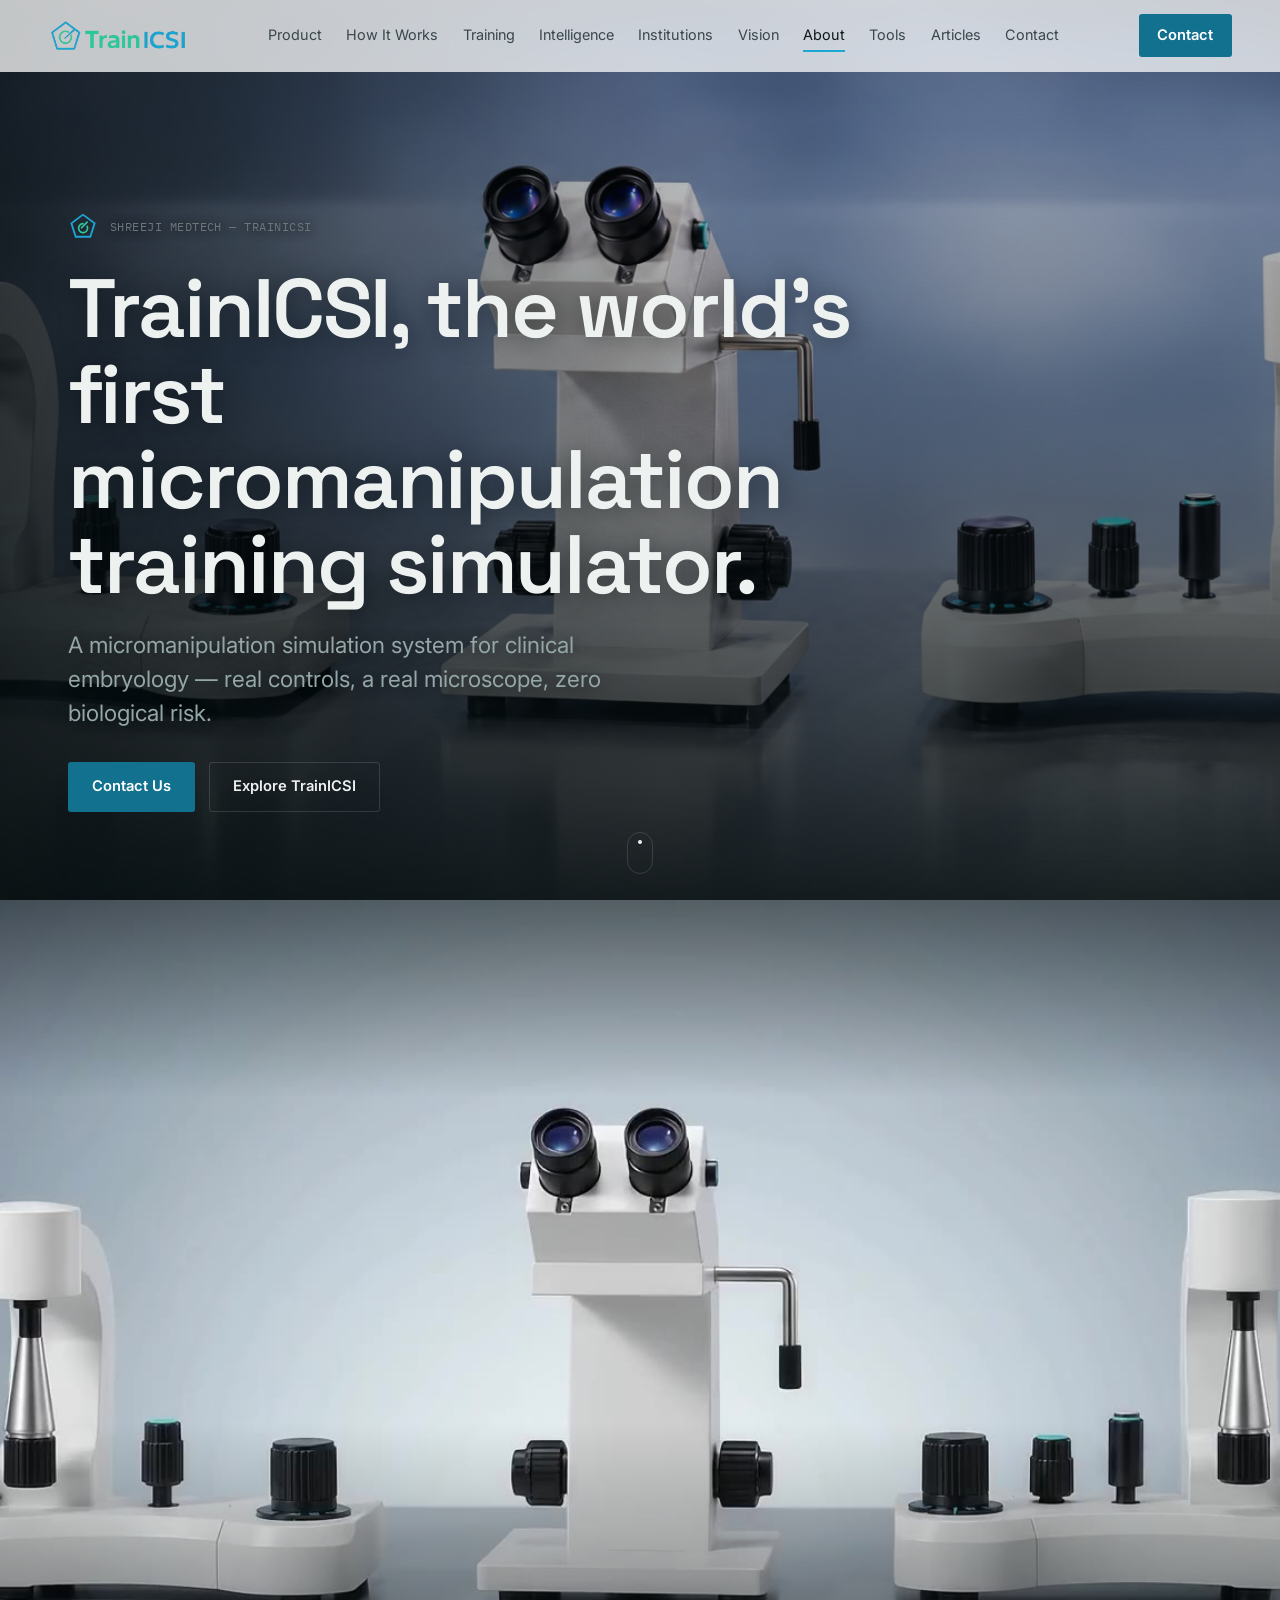
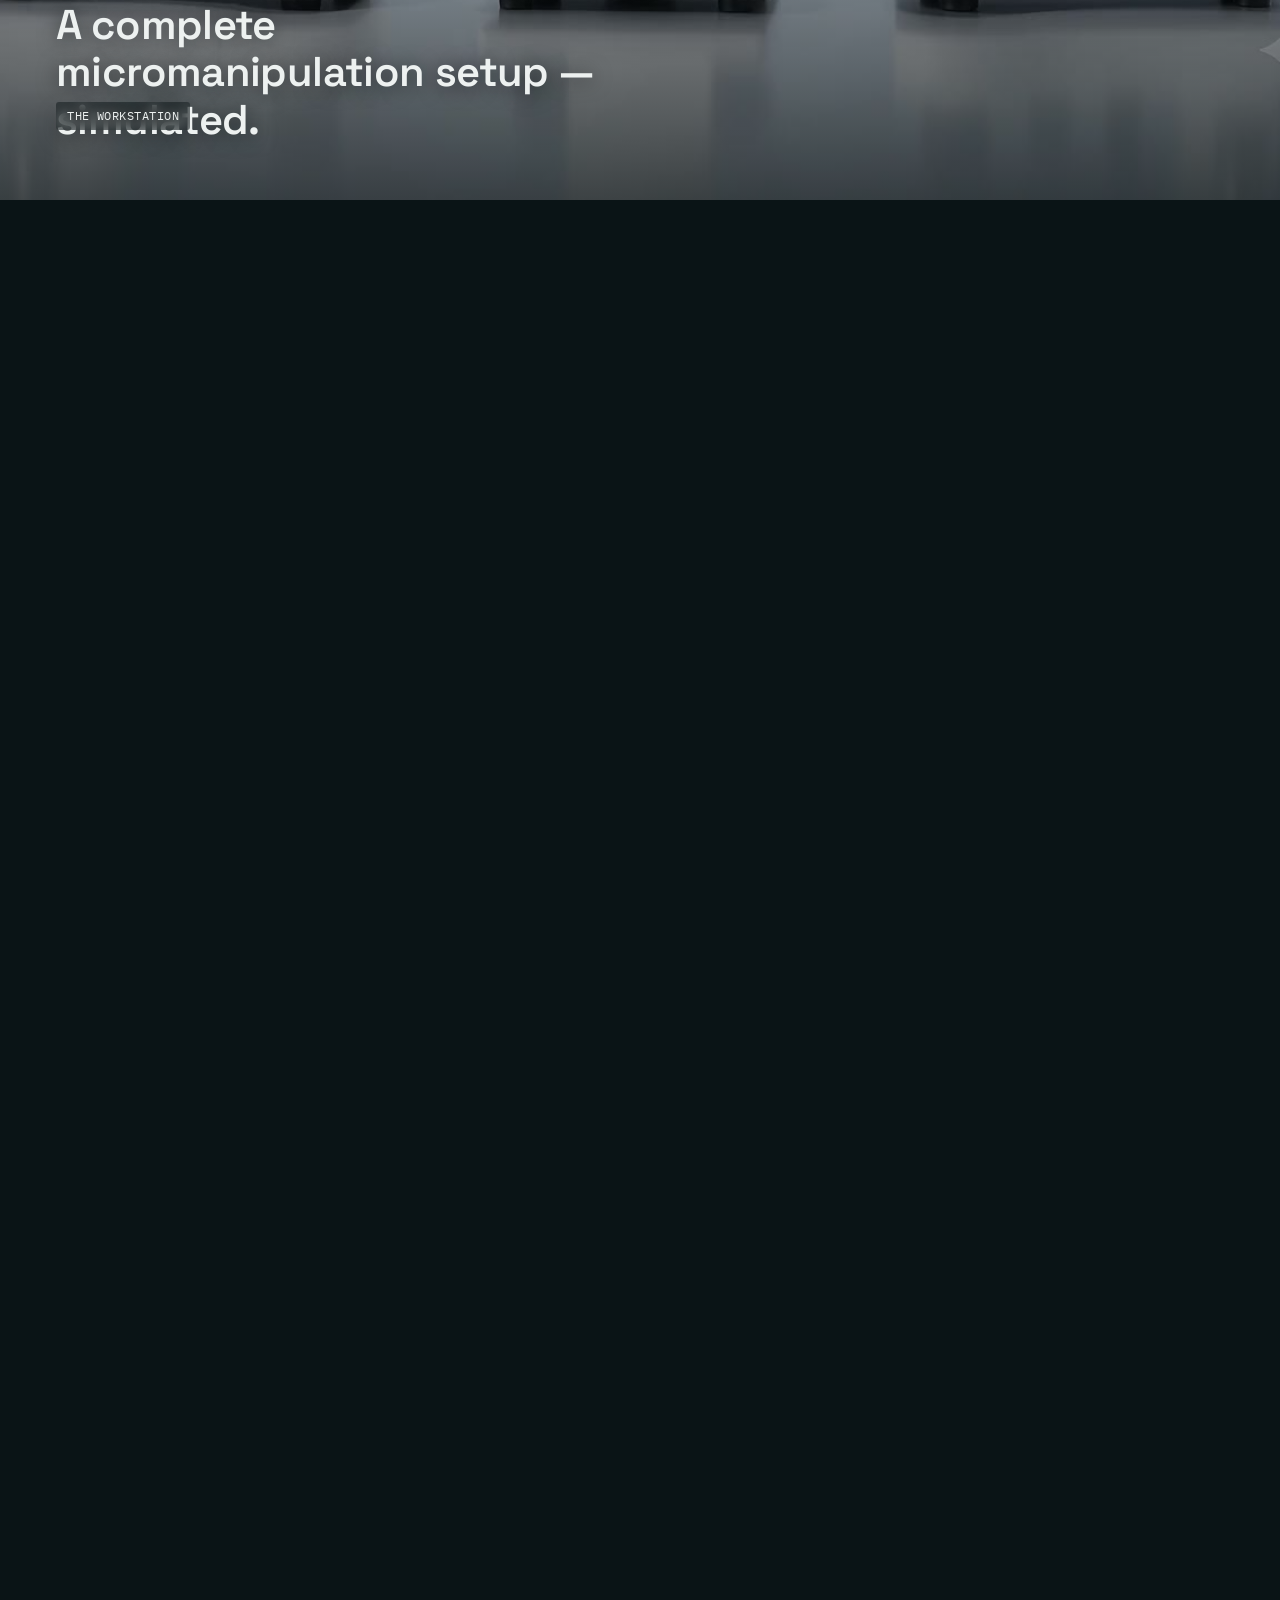
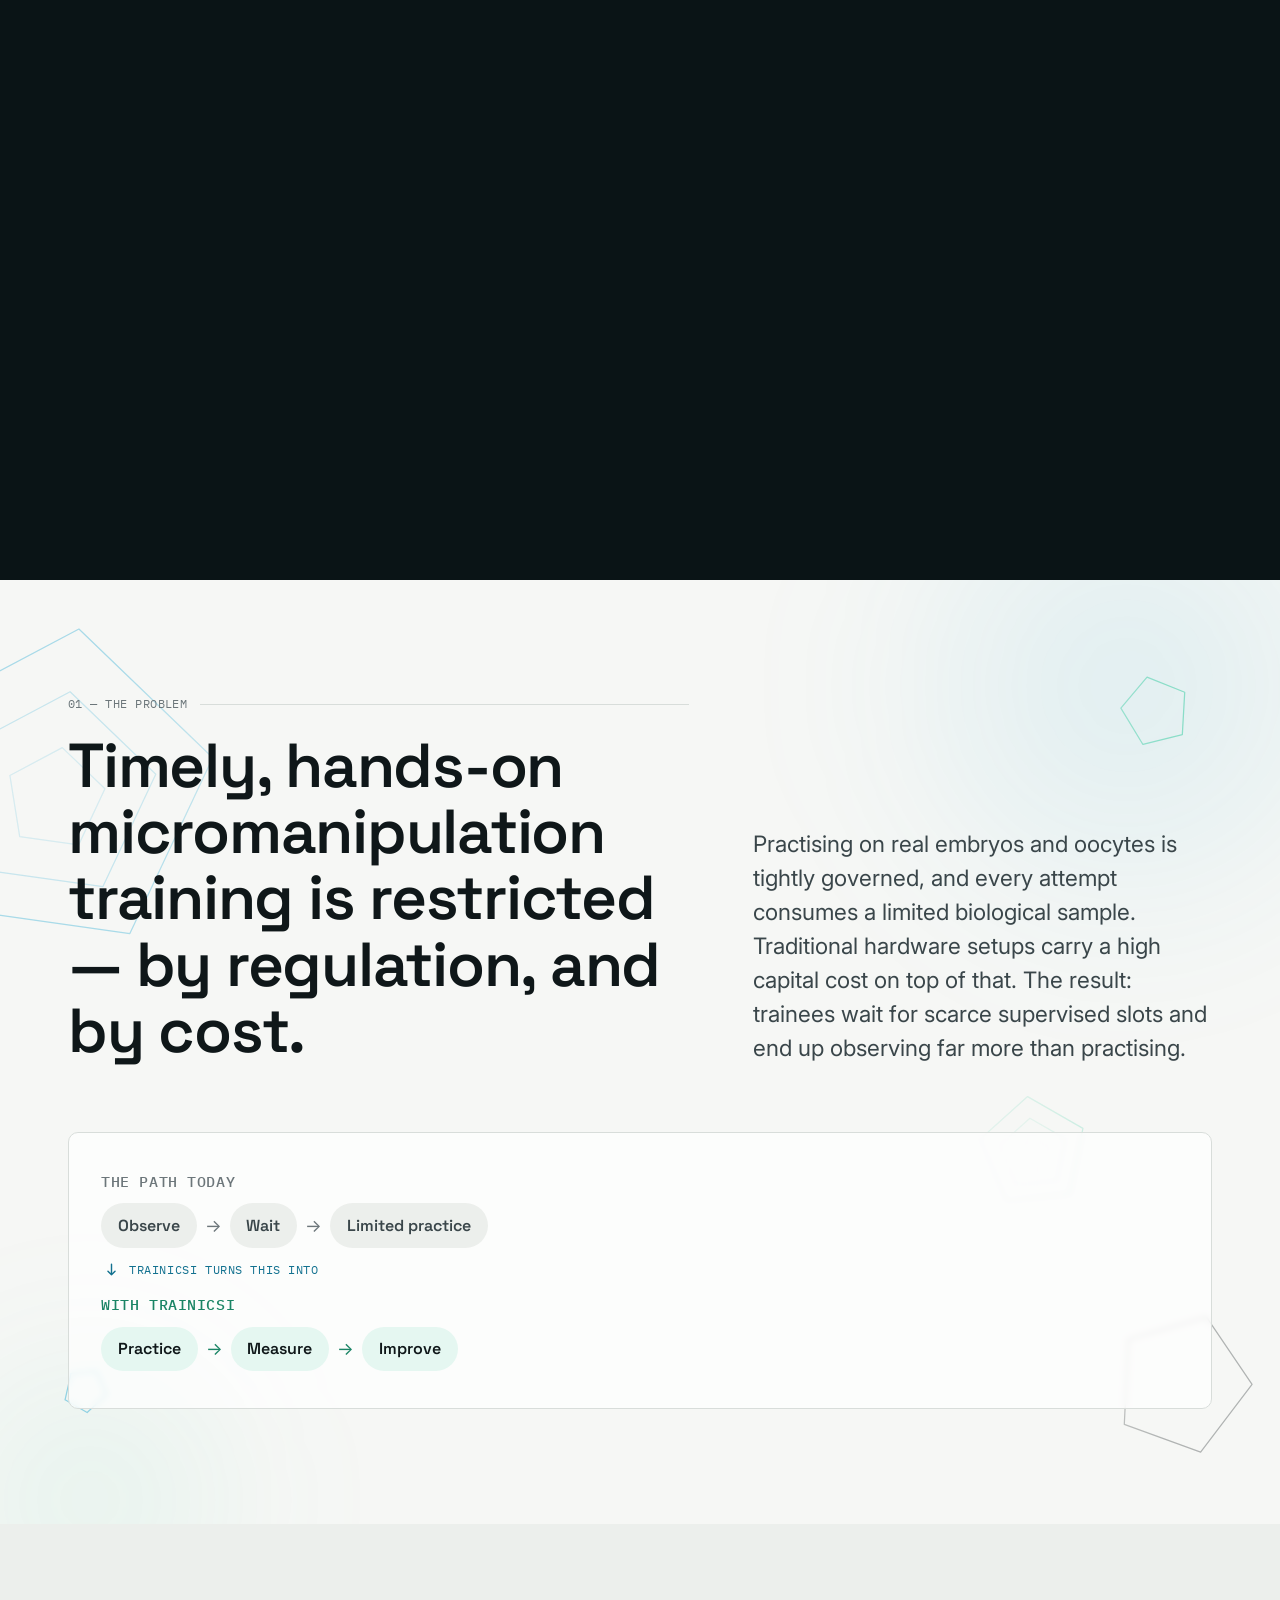
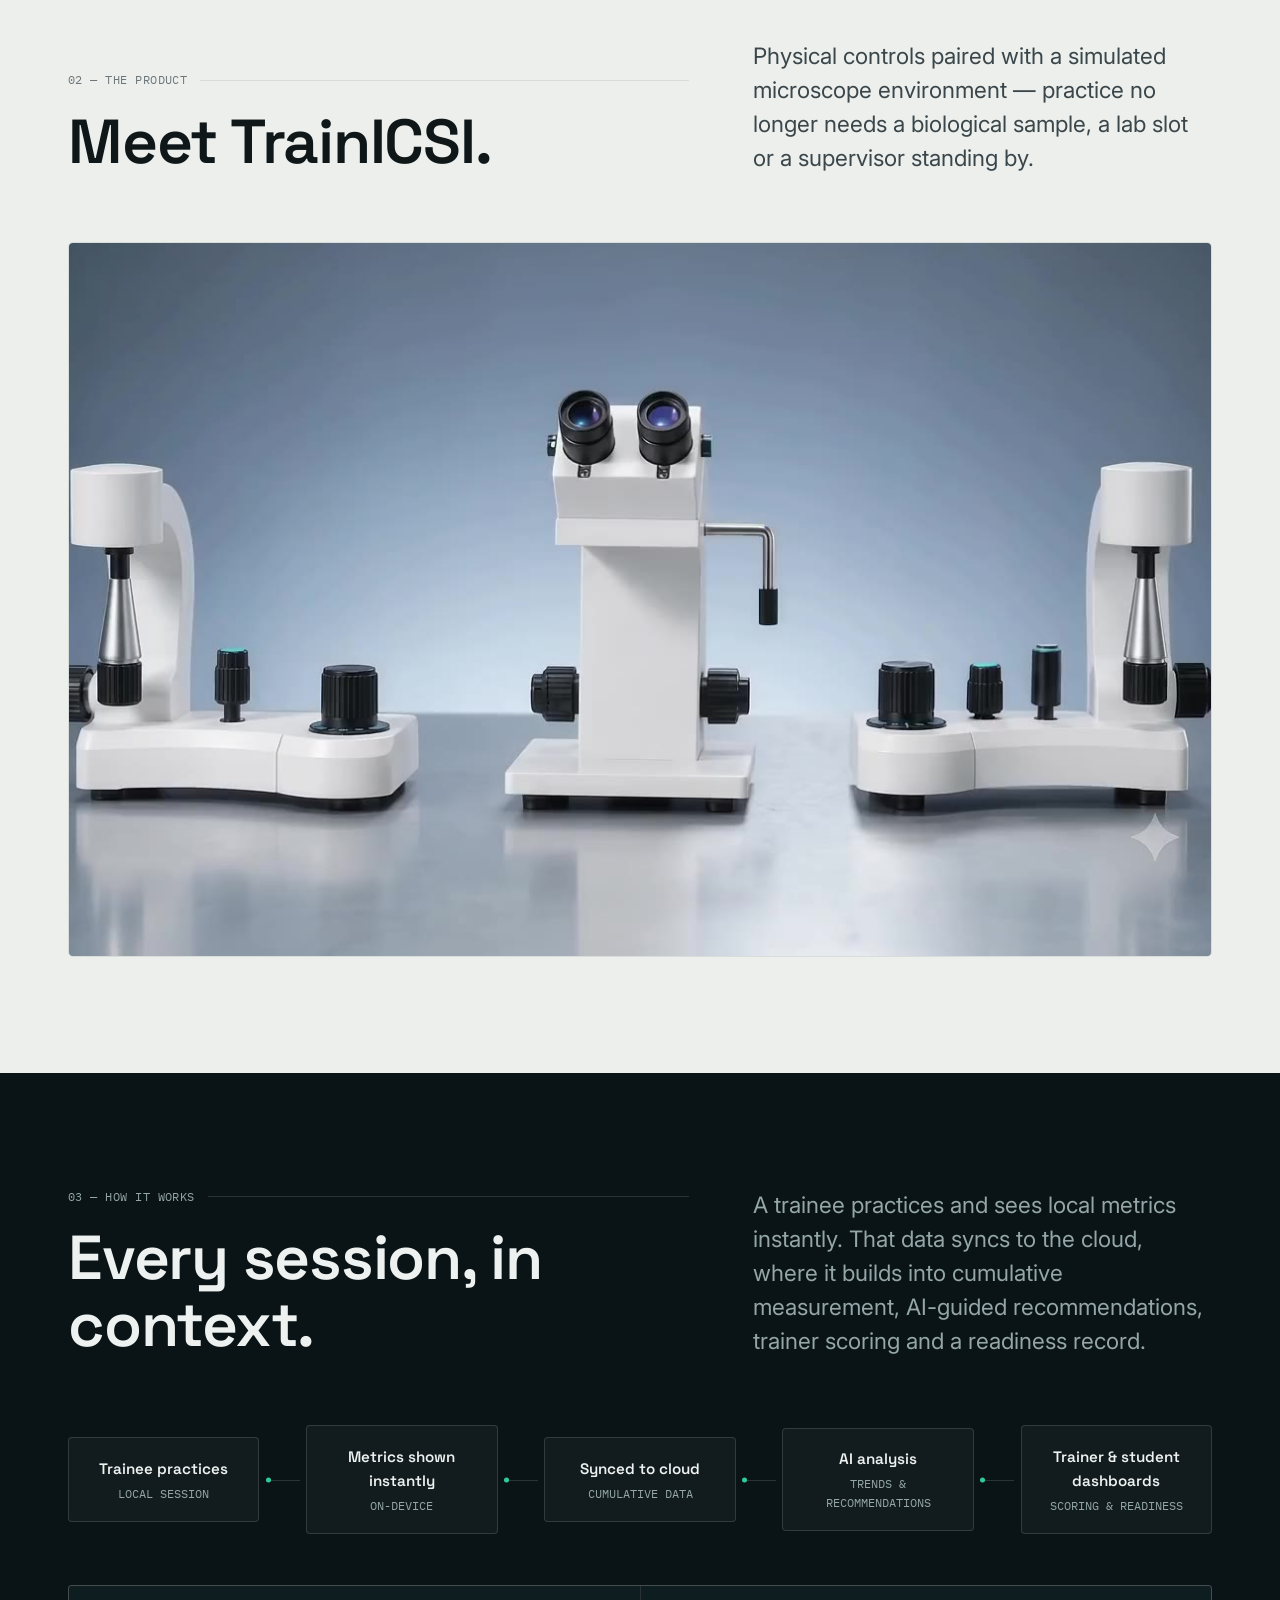
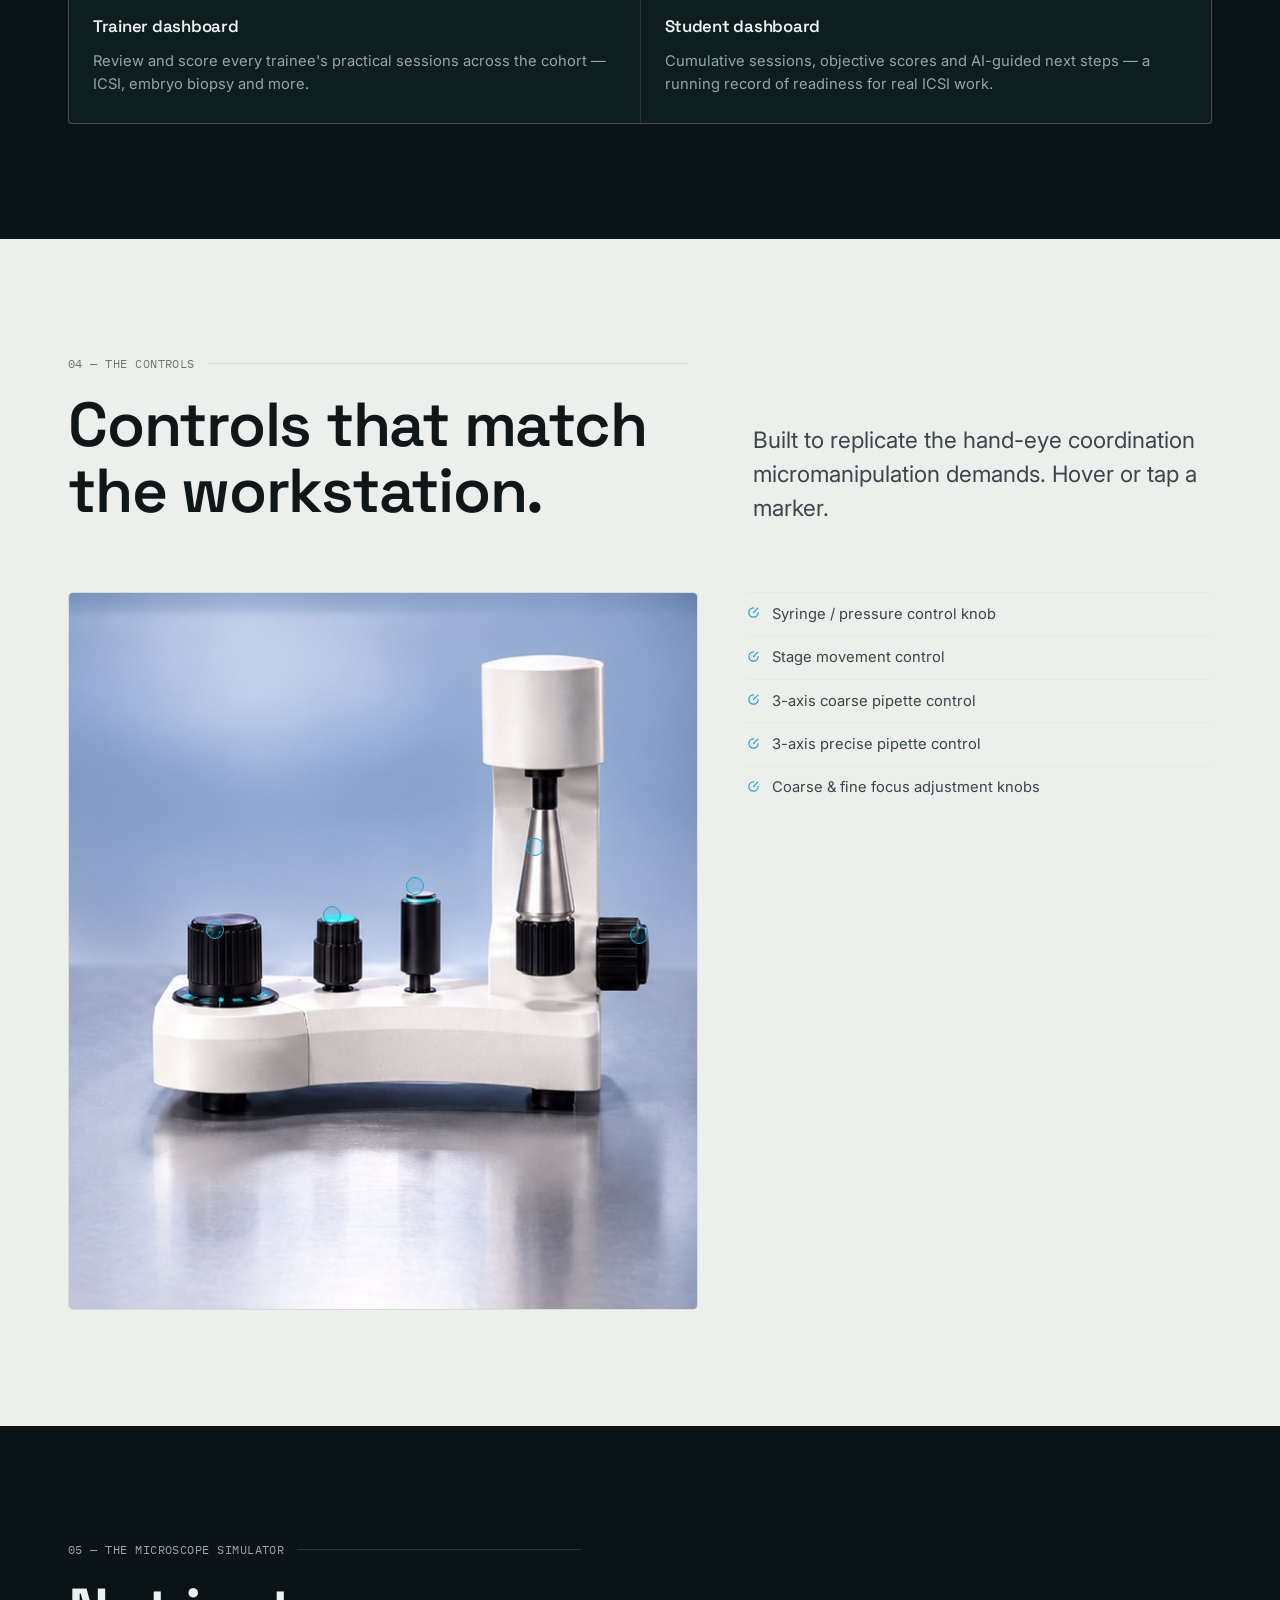
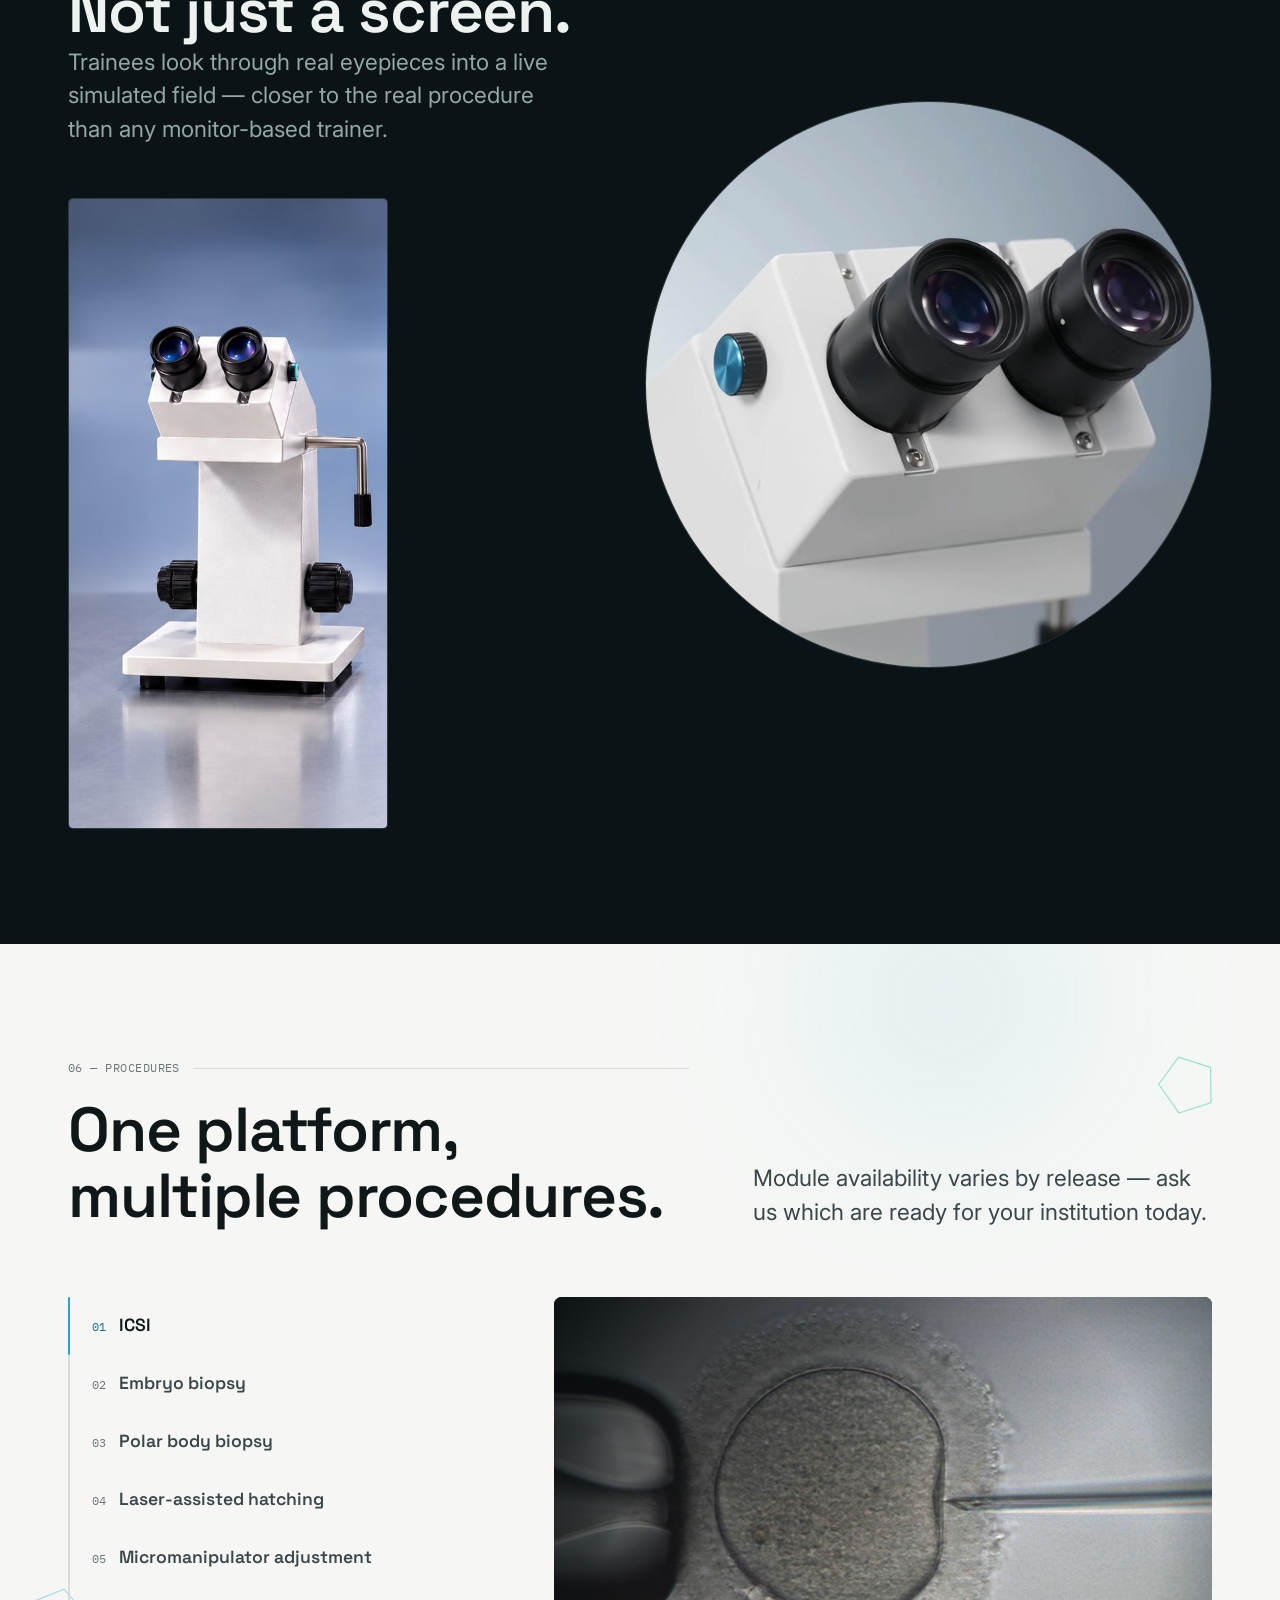
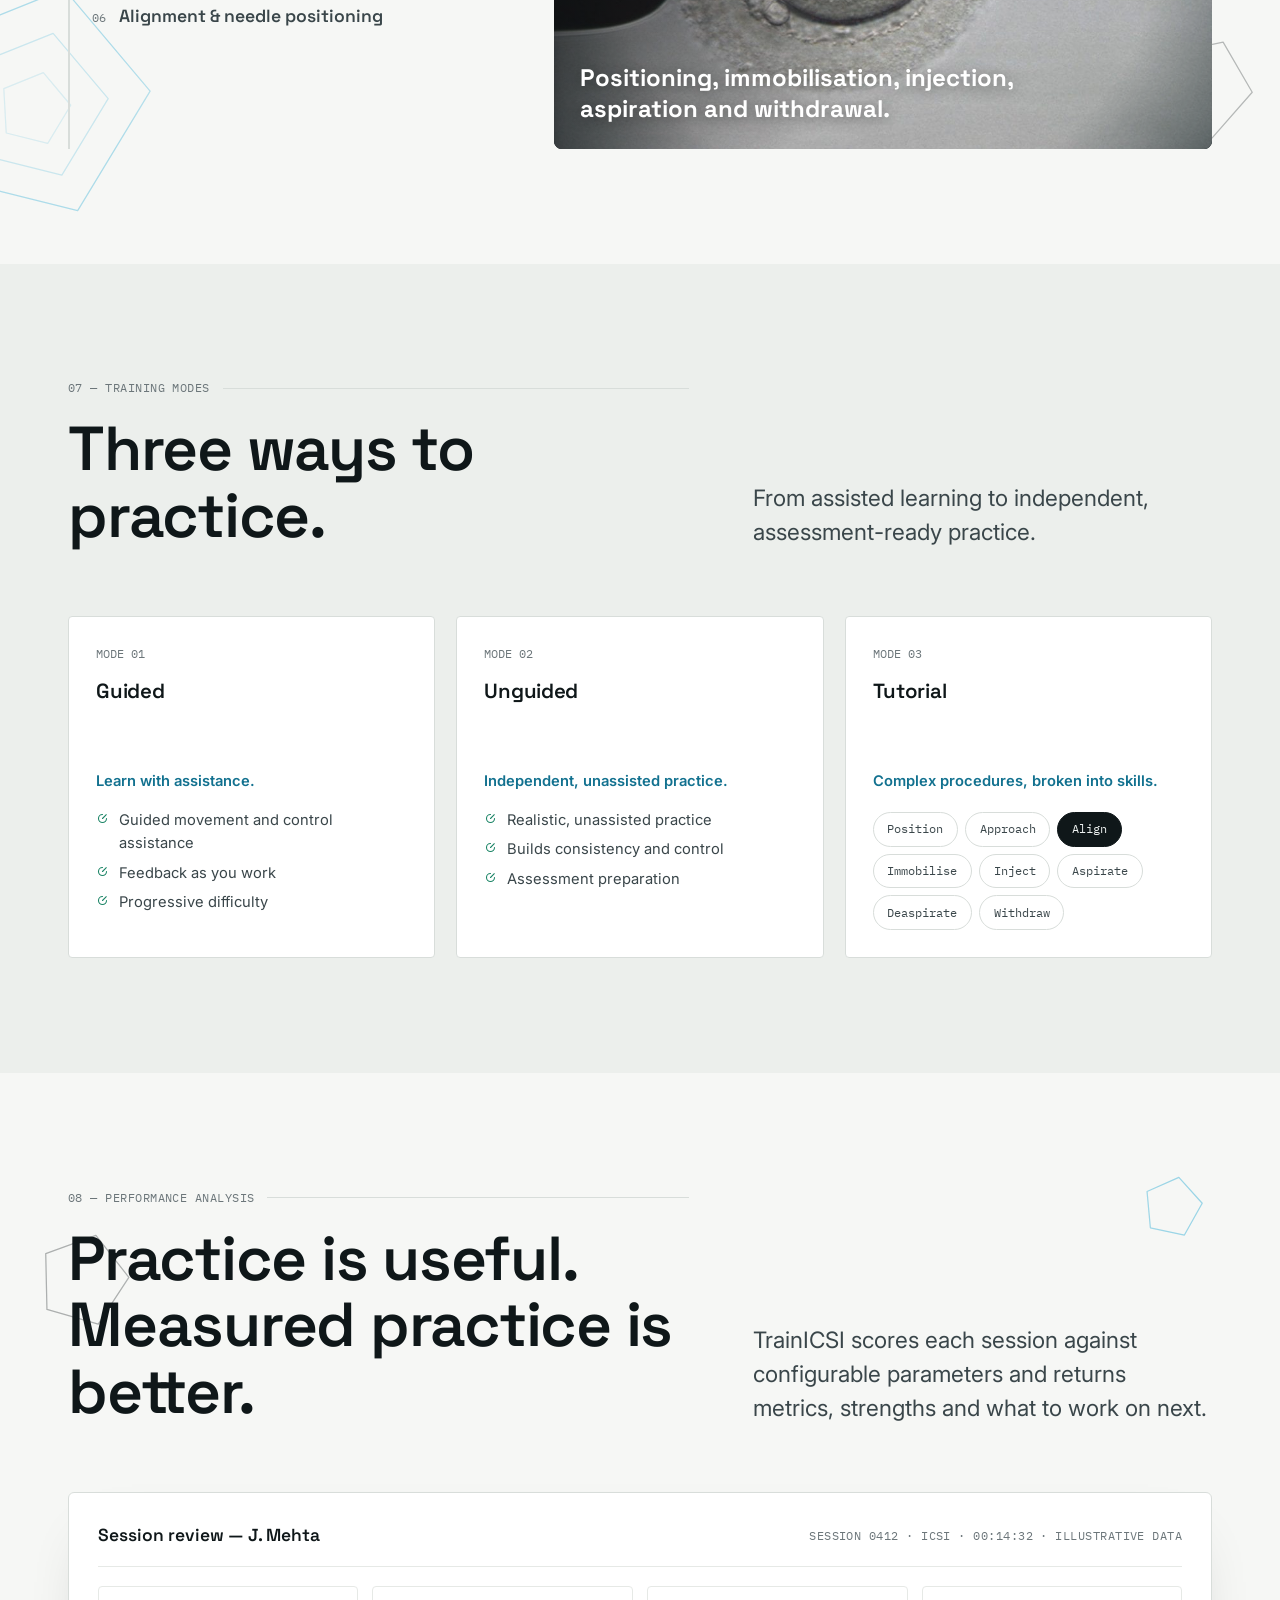
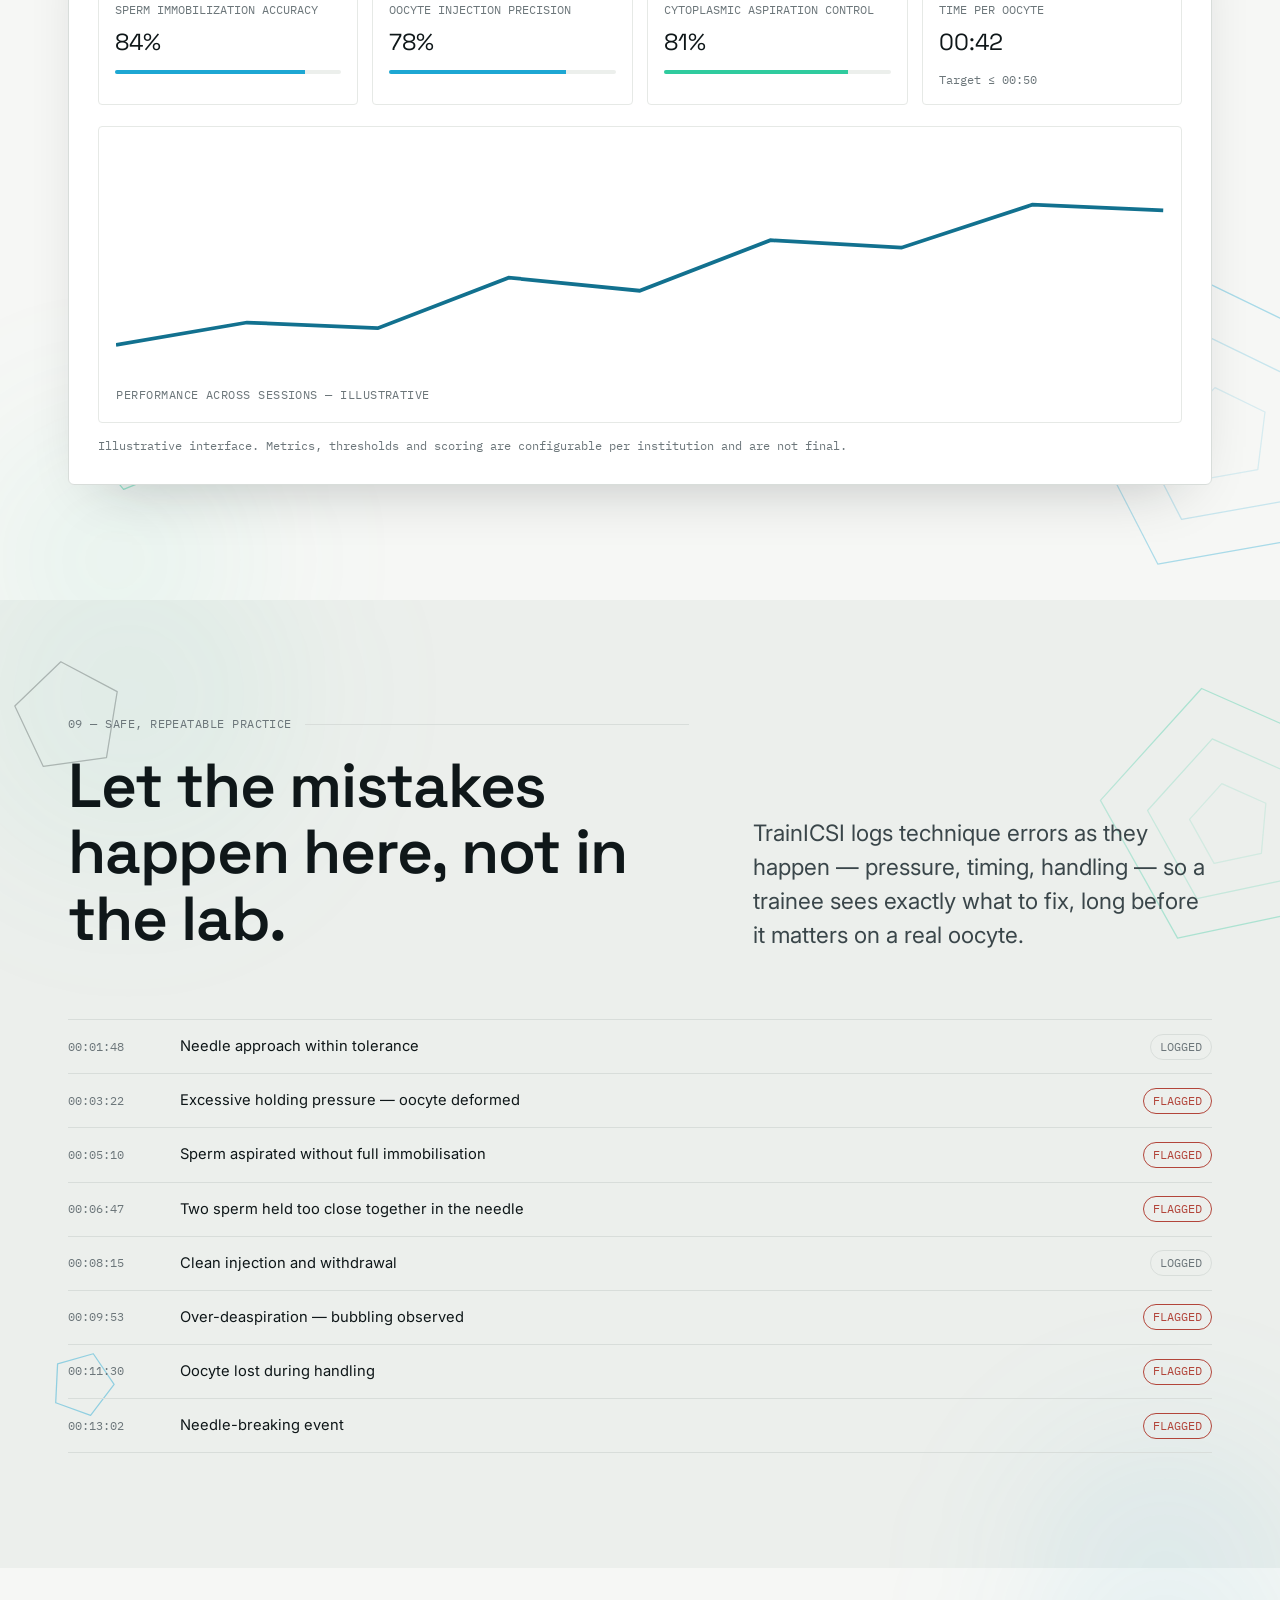
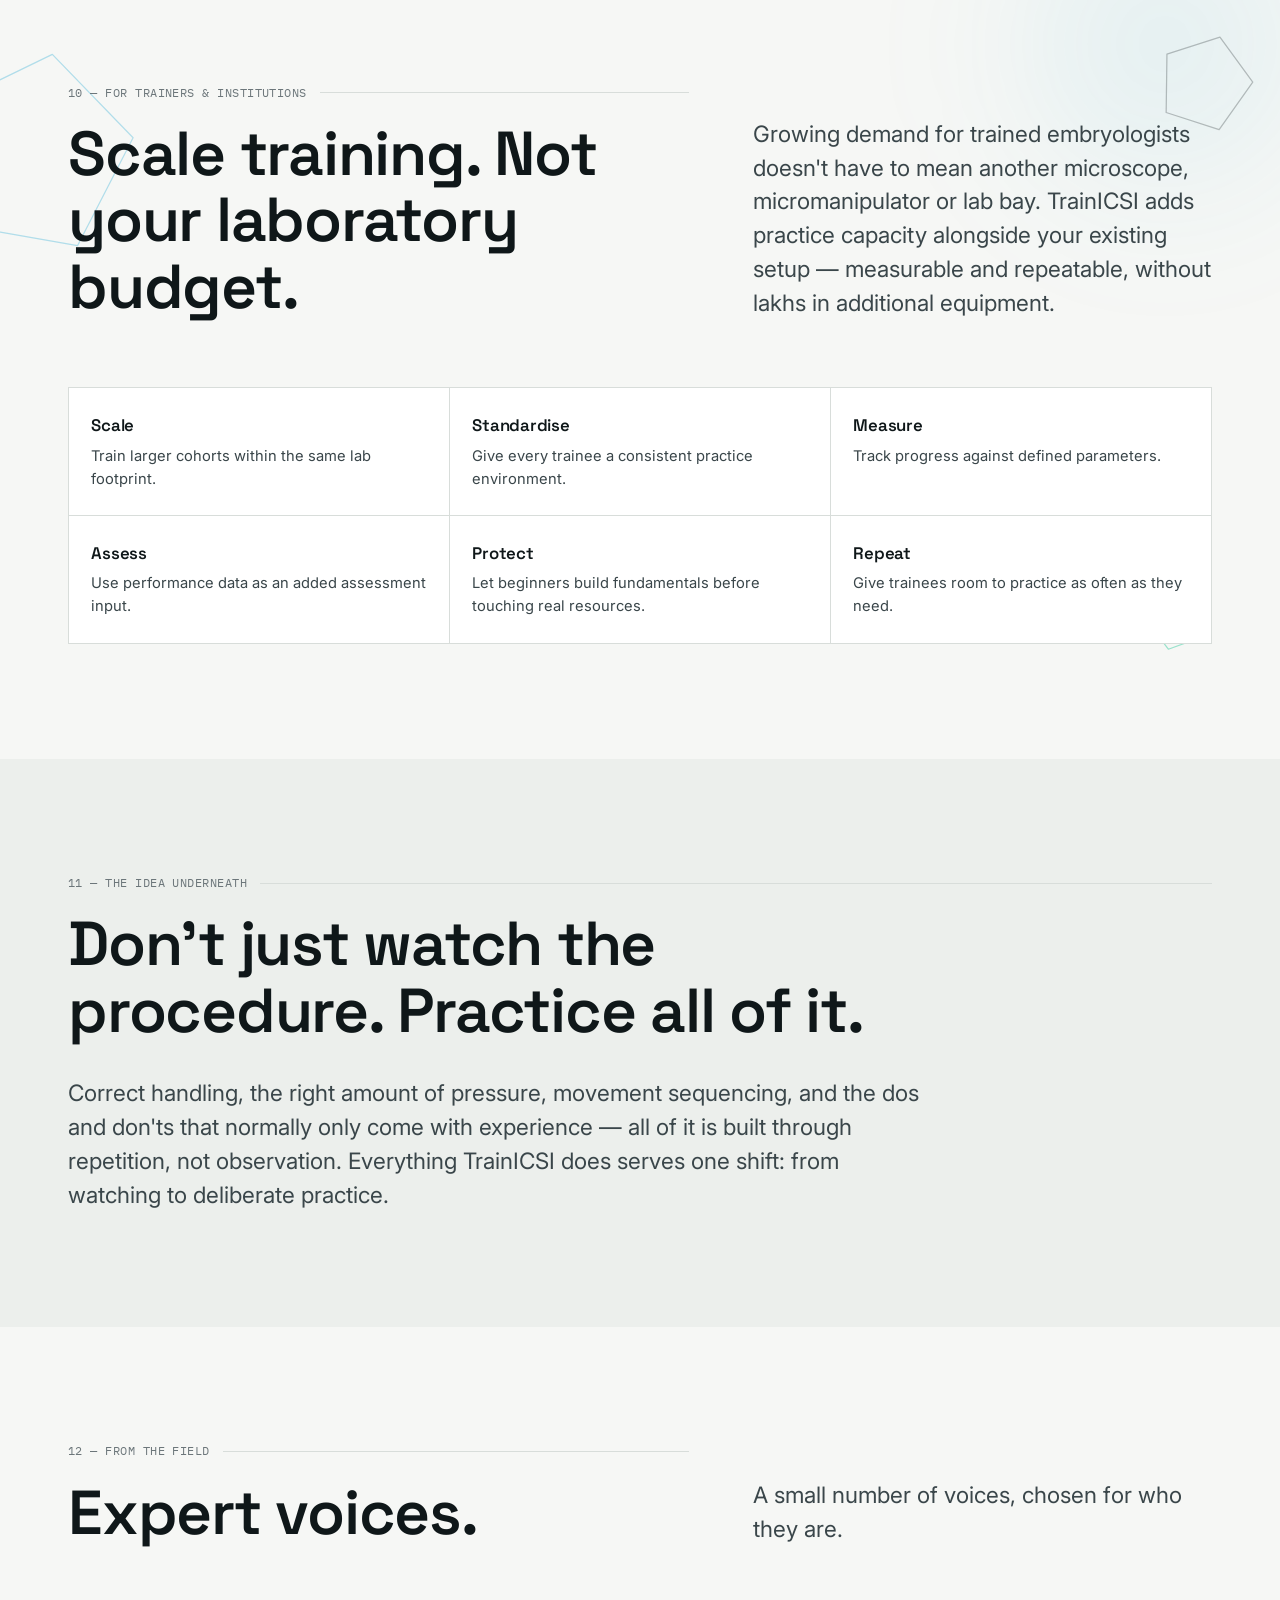
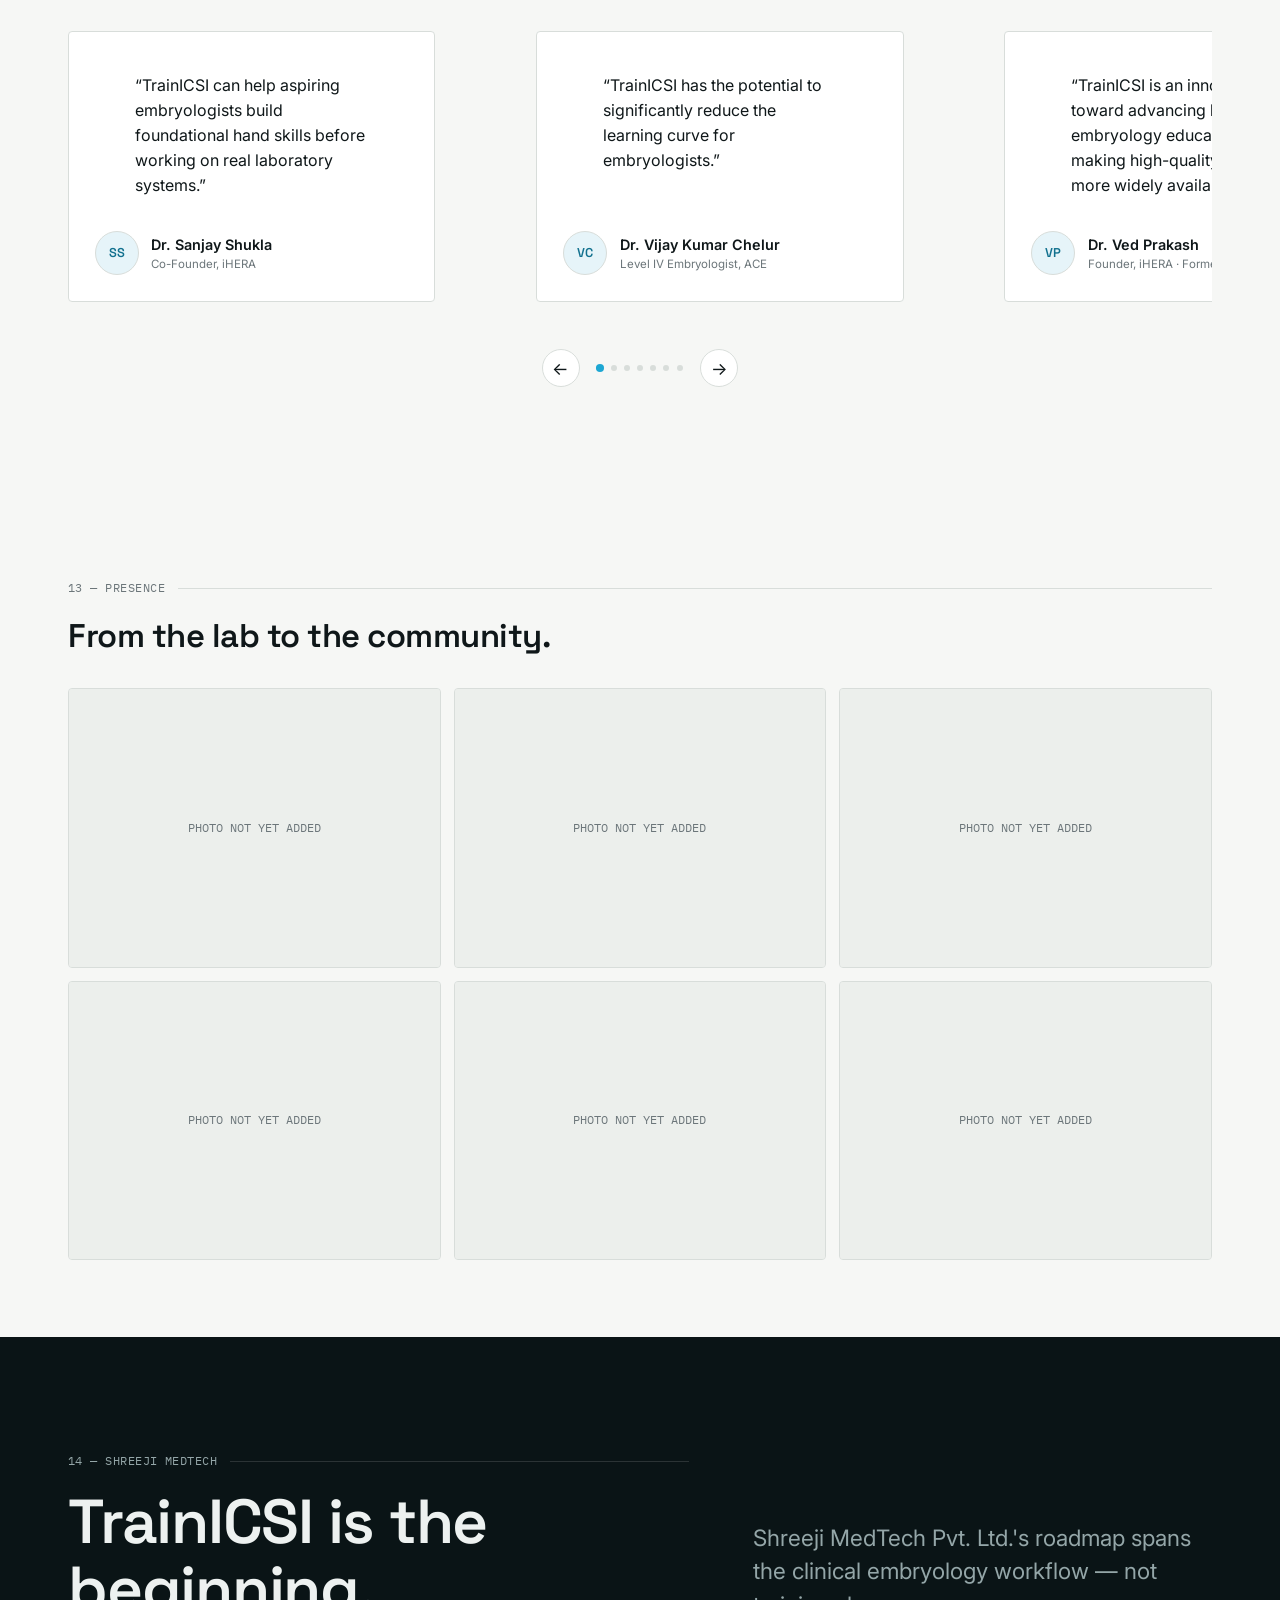
==== commit 98ba82ac: "design update and tools/articles addition" ====
--- a/index.html
+++ b/index.html
@@ -13,7 +13,6 @@
 <meta property="og:url" content="https://trainicsi.com/">
 <meta property="og:title" content="TrainICSI | Micromanipulation Simulation for Clinical Embryology">
 <meta property="og:description" content="Train the hands before the hands touch the lab. A micromanipulation simulation system for clinical embryology training, by Shreeji MedTech.">
-<!-- ASSET: 1200x630 share image. See README §3. -->
 <meta property="og:image" content="https://trainicsi.com/assets/logo/og-image.jpg">
 
 <meta name="twitter:card" content="summary_large_image">
@@ -30,7 +29,7 @@
 <link href="https://fonts.googleapis.com/css2?family=Space+Grotesk:wght@500;600;700&family=Inter:wght@400;500;600&family=IBM+Plex+Mono:wght@400;500&display=swap" rel="stylesheet">
 <link rel="stylesheet" href="css/styles.css">
 <!-- Failsafe: if JS is off or fails, content must still be visible. -->
-<noscript><style>.reveal{opacity:1 !important;transform:none !important}</style></noscript>
+<noscript><style>.reveal{opacity:1 !important;transform:none !important} .showcase-line{opacity:1 !important}</style></noscript>
 
 <script type="application/ld+json">
 {
@@ -50,13 +49,29 @@
 <body>
 <a class="skip" href="#main">Skip to content</a>
 
-<!-- Shared glyph: the target-and-arrow motif lifted from the TrainICSI mark.
-     Reused as the site's bullet/precision mark so list markers carry the brand
-     rather than generic dots. -->
+<!-- Shared glyph: the target-and-arrow motif lifted from the TrainICSI mark. -->
 <svg width="0" height="0" style="position:absolute" aria-hidden="true">
   <symbol id="g-target" viewBox="0 0 24 24">
     <path d="M12 4.6A7.4 7.4 0 1 0 19.4 12" fill="none" stroke="currentColor" stroke-width="2" stroke-linecap="round"/>
     <path d="M12 12 19 5" fill="none" stroke="currentColor" stroke-width="2" stroke-linecap="round"/>
+  </symbol>
+  <symbol id="i-linkedin" viewBox="0 0 24 24">
+    <path d="M6.94 8.5H3.56V20h3.38V8.5ZM5.25 7.1a1.96 1.96 0 1 0 0-3.92 1.96 1.96 0 0 0 0 3.92ZM20.44 20h-3.37v-5.6c0-1.34-.03-3.06-1.87-3.06-1.87 0-2.16 1.46-2.16 2.96V20h-3.37V8.5h3.24v1.57h.05c.45-.86 1.56-1.77 3.21-1.77 3.43 0 4.27 2.26 4.27 5.2V20Z" fill="currentColor"/>
+  </symbol>
+  <symbol id="i-instagram" viewBox="0 0 24 24">
+    <path d="M12 2.2c-2.7 0-3.04.01-4.1.06-1.06.05-1.79.22-2.43.47-.66.26-1.22.6-1.77 1.16A4.9 4.9 0 0 0 2.54 5.66c-.25.64-.42 1.37-.47 2.43C2 9.15 2 9.5 2 12.2s.01 3.04.06 4.1c.05 1.06.22 1.79.47 2.43.26.66.6 1.22 1.16 1.77.56.56 1.12.9 1.77 1.16.64.25 1.37.42 2.43.47 1.06.05 1.4.06 4.1.06s3.04-.01 4.1-.06c1.06-.05 1.79-.22 2.43-.47.66-.26 1.22-.6 1.77-1.16.56-.56.9-1.12 1.16-1.77.25-.64.42-1.37.47-2.43.05-1.06.06-1.4.06-4.1s-.01-3.04-.06-4.1c-.05-1.06-.22-1.79-.47-2.43a4.9 4.9 0 0 0-1.16-1.77 4.9 4.9 0 0 0-1.77-1.16c-.64-.25-1.37-.42-2.43-.47C15.04 2.21 14.7 2.2 12 2.2Zm0 1.8c2.65 0 2.97.01 4.02.06.97.04 1.5.2 1.85.34.46.18.8.39 1.15.74.35.35.56.69.74 1.15.14.35.3.88.34 1.85.05 1.05.06 1.37.06 4.02s-.01 2.97-.06 4.02c-.04.97-.2 1.5-.34 1.85-.18.46-.39.8-.74 1.15-.35.35-.69.56-1.15.74-.35.14-.88.3-1.85.34-1.05.05-1.37.06-4.02.06s-2.97-.01-4.02-.06c-.97-.04-1.5-.2-1.85-.34a3.1 3.1 0 0 1-1.15-.74 3.1 3.1 0 0 1-.74-1.15c-.14-.35-.3-.88-.34-1.85-.05-1.05-.06-1.37-.06-4.02s.01-2.97.06-4.02c.04-.97.2-1.5.34-1.85.18-.46.39-.8.74-1.15.35-.35.69-.56 1.15-.74.35-.14.88-.3 1.85-.34 1.05-.05 1.37-.06 4.02-.06ZM12 7a5 5 0 1 0 0 10 5 5 0 0 0 0-10Zm0 8.2a3.2 3.2 0 1 1 0-6.4 3.2 3.2 0 0 1 0 6.4Zm5.4-8.4a1.17 1.17 0 1 1-2.34 0 1.17 1.17 0 0 1 2.34 0Z" fill="currentColor"/>
+  </symbol>
+  <symbol id="i-whatsapp" viewBox="0 0 24 24">
+    <path d="M12.04 2.4A9.6 9.6 0 0 0 2.46 12c0 1.7.45 3.29 1.22 4.66L2.4 21.6l5.08-1.33A9.6 9.6 0 0 0 12.04 21.6 9.6 9.6 0 0 0 21.6 12 9.6 9.6 0 0 0 12.04 2.4Zm0 17.47a7.83 7.83 0 0 1-4-1.1l-.29-.17-2.98.78.79-2.9-.19-.3a7.85 7.85 0 0 1-1.2-4.18 7.87 7.87 0 0 1 13.43-5.57 7.87 7.87 0 0 1-5.56 13.44Z" fill="currentColor"/>
+    <path d="M17.47 14.38c-.3-.15-1.76-.87-2.03-.97-.27-.1-.47-.15-.67.15-.2.3-.77.97-.95 1.17-.17.2-.35.22-.65.07-.3-.15-1.26-.46-2.4-1.48-.89-.79-1.48-1.76-1.66-2.06-.17-.3-.02-.46.13-.61.15-.15.3-.35.45-.52.15-.17.2-.3.3-.5.1-.2.05-.37-.03-.52-.07-.15-.6-1.45-.83-1.98-.2-.47-.4-.4-.56-.41h-.48c-.17 0-.44.07-.67.32-.23.25-.9.88-.9 2.14s.92 2.48 1.05 2.66c.13.17 1.78 2.72 4.37 3.71 2.59.98 2.59.65 3.06.61.47-.05 1.52-.62 1.73-1.22.22-.6.22-1.12.15-1.22-.07-.1-.27-.17-.57-.32Z" fill="currentColor"/>
+  </symbol>
+  <symbol id="i-pin" viewBox="0 0 24 24">
+    <path d="M12 21.5s7-6.2 7-12A7 7 0 0 0 5 9.5c0 5.8 7 12 7 12Z" fill="none" stroke="currentColor" stroke-width="1.8" stroke-linejoin="round"/>
+    <circle cx="12" cy="9.3" r="2.5" fill="none" stroke="currentColor" stroke-width="1.8"/>
+  </symbol>
+  <symbol id="i-mail" viewBox="0 0 24 24">
+    <rect x="2.8" y="5.3" width="18.4" height="13.4" rx="1.6" fill="none" stroke="currentColor" stroke-width="1.8"/>
+    <path d="M3.6 6.3 12 13.1l8.4-6.8" fill="none" stroke="currentColor" stroke-width="1.8" stroke-linecap="round" stroke-linejoin="round"/>
   </symbol>
 </svg>
 
@@ -66,119 +81,139 @@
     <img src="assets/logo/trainicsi-logo.png" alt="TrainICSI" width="508" height="123">
   </a>
   <nav class="nav-links" aria-label="Primary">
-    <a href="#solution">TrainICSI</a>
+    <a href="#solution">Product</a>
     <a href="#how">How It Works</a>
     <a href="#modes">Training</a>
     <a href="#intelligence">Intelligence</a>
-    <a href="#institutions">For Institutions</a>
+    <a href="#institutions">Institutions</a>
     <a href="#vision">Vision</a>
     <a href="#about">About</a>
+    <a href="tools/index.html">Tools</a>
+    <a href="articles/index.html">Articles</a>
     <a href="#contact">Contact</a>
   </nav>
   <div class="nav-end">
-    <a href="#contact" class="btn btn-ghost">Contact</a>
-    <a href="#contact" class="btn btn-primary">Book a Demo</a>
+    <a href="#contact" class="btn btn-primary">Contact</a>
     <button class="nav-toggle" id="navToggle" aria-label="Open menu" aria-expanded="false" aria-controls="navPanel"><i></i></button>
   </div>
 </header>
 
 <nav class="nav-panel" id="navPanel" aria-label="Mobile">
-  <a href="#solution">TrainICSI</a>
+  <a href="#solution">Product</a>
   <a href="#how">How It Works</a>
   <a href="#modes">Training</a>
   <a href="#intelligence">Intelligence</a>
-  <a href="#institutions">For Institutions</a>
+  <a href="#institutions">Institutions</a>
   <a href="#vision">Vision</a>
   <a href="#about">About</a>
+  <a href="tools/index.html">Tools</a>
+  <a href="articles/index.html">Articles</a>
   <a href="#contact">Contact</a>
-  <a href="#contact" class="btn btn-primary">Book a Demo</a>
+  <a href="#contact" class="btn btn-primary">Contact</a>
 </nav>
 
 <main id="main">
 
-<!-- ============================ HERO ============================ -->
-<section class="hero" id="top">
-  <div class="container hero-grid">
-    <div>
-      <div class="hero-eyebrow">
-        <!-- The one orchestrated motion moment on the page: the mark draws itself in on load. -->
-        <svg class="brand-badge" id="badge" viewBox="0 0 40 40" aria-hidden="true">
-          <path class="bb-pent" d="M20 3.5 35.5 15 29.7 33H10.3L4.5 15Z" fill="none" stroke="#1DA7D3" stroke-width="2.4"/>
-          <path class="bb-ring" d="M20 15.5A6 6 0 1 0 25.6 19" fill="none" stroke="#2FCB9E" stroke-width="2.2" stroke-linecap="round"/>
-          <path class="bb-arrow" d="M25.5 13.5 18 21" fill="none" stroke="#2FCB9E" stroke-width="2.2" stroke-linecap="round"/>
-        </svg>
-        <span class="coord">TRAINICSI — AN INITIATIVE BY SHREEJI MEDTECH</span>
-      </div>
-
-      <h1 class="h-display">Train the hands before the hands touch the lab.</h1>
-      <p class="lede">TrainICSI is an advanced micromanipulation simulation system designed to accelerate practical learning in clinical embryology — from ICSI and embryo biopsy to the fine controls that make micromanipulation possible.</p>
-
-      <div class="btn-row">
-        <a href="#contact" class="btn btn-primary" data-magnet>Book a Demonstration</a>
-        <a href="#solution" class="btn btn-ghost">Explore TrainICSI</a>
-      </div>
-    </div>
-
-    <!--
-      Rendered directly from the real hardware CAD model you supplied — a
-      short, silently looping camera move (not live 3D, just a plain video,
-      so it works everywhere with zero dependencies). poster="" shows the
-      first frame while it loads / if video can't play. Swap for real
-      product photography or footage any time — see README §2.
-    -->
-    <div class="media media-4x5 hero-stage reveal">
-      <video autoplay muted loop playsinline preload="auto"
-        poster="assets/product/poster-hero.jpg"
-        aria-label="A slow camera move around the TrainICSI control unit, rendered from the real hardware model.">
-        <source src="assets/product/hero-loop.mp4" type="video/mp4">
+<!-- ============================ HERO ============================
+     Cinematic, full-bleed — the real product photograph, not a render.
+     This and the Showcase section right after it are the two "theatrical"
+     moments on the site; everything below stays calmer by design. -->
+<section class="hero-cinematic" id="top">
+  <div class="hero-bg" aria-hidden="true">
+    <img src="assets/product/hero-photo.jpg" alt="" data-parallax="0.12">
+  </div>
+  <div class="container hero-cin-inner">
+    <div class="hero-eyebrow">
+      <svg class="brand-badge" id="badge" viewBox="0 0 40 40" aria-hidden="true">
+        <path class="bb-pent" d="M20 3.5 35.5 15 29.7 33H10.3L4.5 15Z" fill="none" stroke="#1DA7D3" stroke-width="2.4"/>
+        <path class="bb-ring" d="M20 15.5A6 6 0 1 0 25.6 19" fill="none" stroke="#2FCB9E" stroke-width="2.2" stroke-linecap="round"/>
+        <path class="bb-arrow" d="M25.5 13.5 18 21" fill="none" stroke="#2FCB9E" stroke-width="2.2" stroke-linecap="round"/>
+      </svg>
+      <span class="coord">SHREEJI MEDTECH — TRAINICSI</span>
+    </div>
+
+    <h1 class="h-display reveal">TrainICSI, the world's first micromanipulation training simulator.</h1>
+    <p class="lede hero-lede reveal" data-delay="1">A micromanipulation simulation system for clinical embryology — real controls, a real microscope, zero biological risk.</p>
+
+    <div class="btn-row reveal" data-delay="2">
+      <a href="#contact" class="btn btn-primary" data-magnet>Contact Us</a>
+      <a href="#solution" class="btn btn-ghost btn-ghost-dark">Explore TrainICSI</a>
+    </div>
+  </div>
+  <a href="#solution" class="scroll-cue" aria-label="Scroll to explore"><i></i></a>
+</section>
+
+<!-- ============================ SHOWCASE ============================
+     Full-bleed real product b-roll, scrubbed by scroll position inside a
+     pinned viewport-height stage. Falls back to a plain autoplay loop on
+     touch devices and under reduced-motion, where scrubbing adds cost
+     without adding clarity. -->
+<section class="showcase" id="showcase">
+  <div class="showcase-pin">
+    <div class="showcase-media">
+      <video id="scrubVideo" muted playsinline preload="none"
+        poster="assets/product/poster-showcase.jpg"
+        aria-label="The TrainICSI workstation turning slowly, from wide view in to the eyepieces and back out.">
+        <source src="assets/product/showcase-scrub.mp4" type="video/mp4">
       </video>
     </div>
+    <div class="showcase-overlay">
+      <span class="coord showcase-tag">THE WORKSTATION</span>
+      <div class="showcase-lines">
+        <p class="showcase-line pos-bl is-on" data-i="0">A complete micromanipulation setup — simulated.</p>
+        <p class="showcase-line pos-tr" data-i="1">Every control from the microscope and micromanipulator, replicated.</p>
+        <p class="showcase-line pos-br" data-i="2">A dedicated microscope simulator for precise, repeatable coordination.</p>
+      </div>
+    </div>
   </div>
 </section>
 
 <!-- ============================ PROBLEM ============================ -->
-<section class="section" id="problem">
-  <div class="container">
-    <div class="section-head">
-      <div>
-        <div class="eyebrow"><span class="coord">01 — THE TRAINING PROBLEM</span><hr class="rule"></div>
-        <h2 class="h-1 reveal">Clinical embryology is hands-on. So why is so much of the training observational?</h2>
-      </div>
-      <p class="lede reveal" data-delay="1">Many aspiring embryologists spend a long time watching before they get sufficient hands-on exposure. That isn't a failure of teaching — it's a consequence of how scarce the resources are.</p>
+<section class="section has-ambient" id="problem">
+  <div class="ambient" aria-hidden="true">
+    <span class="blob blue" style="width:44vw;height:44vw;top:-14%;right:-10%" data-parallax="0.06"></span>
+    <span class="blob green" style="width:30vw;height:30vw;bottom:-14%;left:-8%" data-parallax="-0.05"></span>
+    <span class="pent-field">
+      <span class="pent-o is-blue is-echo" style="--s:320px;left:-8%;top:4%;--o:0.36;--r:8deg;--dur:140s" data-depth="0.5"></span>
+      <span class="pent-o is-green" style="--s:70px;right:7%;top:10%;--o:0.5;--r:-14deg;--dur:90s" data-depth="1.2"></span>
+      <span class="pent-o is-ink" style="--s:140px;right:2%;bottom:8%;--o:0.3;--r:20deg;--dur:120s" data-depth="0.8"></span>
+      <span class="pent-o is-blue" style="--s:44px;left:5%;bottom:12%;--o:0.45;--r:30deg;--dur:80s" data-depth="1.4"></span>
+      <span class="pent-o is-green is-echo" style="--s:110px;right:15%;bottom:34%;--o:0.3;--r:-6deg;--dur:110s" data-depth="0.9"></span>
+    </span>
+  </div>
+  <div class="container">
+    <div class="section-head">
+      <div>
+        <div class="eyebrow"><span class="coord">01 — THE PROBLEM</span><hr class="rule"></div>
+        <h2 class="h-1 reveal">Timely, hands-on micromanipulation training is restricted — by regulation, and by cost.</h2>
+      </div>
+      <p class="lede reveal" data-delay="1">Practising on real embryos and oocytes is tightly governed, and every attempt consumes a limited biological sample. Traditional hardware setups carry a high capital cost on top of that. The result: trainees wait for scarce supervised slots and end up observing far more than practising.</p>
     </div>
 
     <div class="path-compare reveal">
-      <div class="path">
-        <span class="path-label">THE PATH TODAY</span>
-        <div class="path-row is-before">
-          <span class="path-step">Observe</span><span class="path-arrow">&rarr;</span>
-          <span class="path-step">Wait</span><span class="path-arrow">&rarr;</span>
-          <span class="path-step">Limited practice</span><span class="path-arrow">&rarr;</span>
-          <span class="path-step">Repeat</span>
-        </div>
-      </div>
-
-      <p class="path-bridge">What if practical learning didn't have to wait for the laboratory?</p>
-
-      <div class="path">
-        <span class="path-label is-good">THE PATH WITH TRAINICSI</span>
-        <div class="path-row is-after">
-          <span class="path-step">Practice</span><span class="path-arrow">&rarr;</span>
-          <span class="path-step">Analyse</span><span class="path-arrow">&rarr;</span>
-          <span class="path-step">Improve</span><span class="path-arrow">&rarr;</span>
-          <span class="path-step">Repeat</span>
-        </div>
-      </div>
-    </div>
-
-    <ul class="bullets mt">
-      <li class="reveal"><svg class="glyph"><use href="#g-target"/></svg>Limited access to microscope and micromanipulator setups</li>
-      <li class="reveal"><svg class="glyph"><use href="#g-target"/></svg>Dependence on biological sample availability</li>
-      <li class="reveal"><svg class="glyph"><use href="#g-target"/></svg>Consumable cost attached to every repeated attempt</li>
-      <li class="reveal"><svg class="glyph"><use href="#g-target"/></svg>Trainer availability for one-to-one supervision</li>
-      <li class="reveal"><svg class="glyph"><use href="#g-target"/></svg>Understandable caution about beginners on costly equipment</li>
-      <li class="reveal"><svg class="glyph"><use href="#g-target"/></svg>Difficulty giving large cohorts repeated practice</li>
-    </ul>
+      <div class="flow-box">
+        <div class="path">
+          <span class="path-label">THE PATH TODAY</span>
+          <div class="path-row is-before">
+            <span class="path-step">Observe</span><span class="path-arrow">&rarr;</span>
+            <span class="path-step">Wait</span><span class="path-arrow">&rarr;</span>
+            <span class="path-step">Limited practice</span>
+          </div>
+        </div>
+        <div class="flow-connector">
+          <svg viewBox="0 0 24 24" aria-hidden="true"><path d="M12 3v15M12 18l-5-5M12 18l5-5" fill="none" stroke="currentColor" stroke-width="2" stroke-linecap="round" stroke-linejoin="round"/></svg>
+          <span>TRAINICSI TURNS THIS INTO</span>
+        </div>
+        <div class="path">
+          <span class="path-label is-good">WITH TRAINICSI</span>
+          <div class="path-row is-after">
+            <span class="path-step">Practice</span><span class="path-arrow">&rarr;</span>
+            <span class="path-step">Measure</span><span class="path-arrow">&rarr;</span>
+            <span class="path-step">Improve</span>
+          </div>
+        </div>
+      </div>
+    </div>
   </div>
 </section>
 
@@ -187,77 +222,94 @@
   <div class="container">
     <div class="section-head">
       <div>
-        <div class="eyebrow"><span class="coord">02 — THE SOLUTION</span><hr class="rule"></div>
-        <h2 class="h-1 reveal">Meet TrainICSI. A new way to practice micromanipulation.</h2>
-      </div>
-      <p class="lede reveal" data-delay="1">TrainICSI combines physical controls with a simulated microscopic environment, so practice no longer depends on a biological sample being available that day. What you're looking at is the real control hardware, rendered from the CAD model — the workstation also includes a dedicated microscope simulator, covered further down.</p>
-    </div>
-
-    <!-- Rendered from the real hardware model (same source as the hero video) -->
+        <div class="eyebrow"><span class="coord">02 — THE PRODUCT</span><hr class="rule"></div>
+        <h2 class="h-1 reveal">Meet TrainICSI.</h2>
+      </div>
+      <p class="lede reveal" data-delay="1">Physical controls paired with a simulated microscope environment — practice no longer needs a biological sample, a lab slot or a supervisor standing by.</p>
+    </div>
+
     <div class="media media-16x10 reveal">
       <video autoplay muted loop playsinline preload="auto"
-        poster="assets/product/poster-pair.jpg"
-        aria-label="A slow camera move around the matched pair of TrainICSI control units, rendered from the real hardware model.">
+        poster="assets/product/poster-solution.jpg"
+        aria-label="The matched pair of TrainICSI control units, rotating on a turntable.">
         <source src="assets/product/solution-loop.mp4" type="video/mp4">
       </video>
     </div>
   </div>
 </section>
 
-<!-- ============================ HOW IT WORKS ============================ -->
-<section class="section" id="how">
+<!-- ============================ HOW IT WORKS ============================
+     Formerly the Cloud & Dashboards section (was 10 — CLOUD & DASHBOARDS).
+     Its 5-node flow explains the product far better than the old generic
+     6-step grid did, so it now fills the How It Works slot. id="how" is
+     kept so every #how link (nav, footer) still resolves unchanged. -->
+<section class="section band-dark" id="how">
   <div class="container">
     <div class="section-head">
       <div>
         <div class="eyebrow"><span class="coord">03 — HOW IT WORKS</span><hr class="rule"></div>
-        <h2 class="h-1 reveal">From physical control to measured improvement.</h2>
-      </div>
-      <p class="lede reveal" data-delay="1">Every session runs the same loop. The numbering here is a real sequence, not decoration.</p>
-    </div>
-
-    <div class="steps">
-      <div class="step reveal"><span class="si">01</span><h4>Control</h4><p>The trainee operates physical controls similar to those on a micromanipulation workstation.</p></div>
-      <div class="step reveal" data-delay="1"><span class="si">02</span><h4>Simulate</h4><p>Those movements are translated into the TrainICSI simulated microscopic environment.</p></div>
-      <div class="step reveal" data-delay="2"><span class="si">03</span><h4>See</h4><p>The trainee views the simulated microenvironment through the microscope simulator.</p></div>
-      <div class="step reveal"><span class="si">04</span><h4>Practice</h4><p>Procedures are repeated to build precision, hand-eye coordination and muscle memory.</p></div>
-      <div class="step reveal" data-delay="1"><span class="si">05</span><h4>Analyse</h4><p>Important interactions are tracked and measured against configurable parameters.</p></div>
-      <div class="step reveal" data-delay="2"><span class="si">06</span><h4>Improve</h4><p>The system surfaces insights and recommendations that shape the next session.</p></div>
+        <h2 class="h-1 reveal">Every session, in context.</h2>
+      </div>
+      <p class="lede reveal" data-delay="1">A trainee practices and sees local metrics instantly. That data syncs to the cloud, where it builds into cumulative measurement, AI-guided recommendations, trainer scoring and a readiness record.</p>
+    </div>
+
+    <div class="cflow reveal">
+      <div class="cnode"><div class="cl">Trainee practices</div><div class="cs">LOCAL SESSION</div></div>
+      <div class="cwire"><i></i></div>
+      <div class="cnode"><div class="cl">Metrics shown instantly</div><div class="cs">ON-DEVICE</div></div>
+      <div class="cwire"><i style="animation-delay:.8s"></i></div>
+      <div class="cnode"><div class="cl">Synced to cloud</div><div class="cs">CUMULATIVE DATA</div></div>
+      <div class="cwire"><i style="animation-delay:1.6s"></i></div>
+      <div class="cnode"><div class="cl">AI analysis</div><div class="cs">TRENDS &amp; RECOMMENDATIONS</div></div>
+      <div class="cwire"><i style="animation-delay:2.4s"></i></div>
+      <div class="cnode"><div class="cl">Trainer &amp; student dashboards</div><div class="cs">SCORING &amp; READINESS</div></div>
+    </div>
+
+    <div class="steps mt" style="grid-template-columns:1fr 1fr; background:var(--on-dark-line); border-color:var(--on-dark-line)">
+      <div class="step reveal" style="background:var(--dark-2); color:var(--on-dark)">
+        <h4>Trainer dashboard</h4>
+        <p style="color:var(--on-dark-soft)">Review and score every trainee's practical sessions across the cohort — ICSI, embryo biopsy and more.</p>
+      </div>
+      <div class="step reveal" data-delay="1" style="background:var(--dark-2); color:var(--on-dark)">
+        <h4>Student dashboard</h4>
+        <p style="color:var(--on-dark-soft)">Cumulative sessions, objective scores and AI-guided next steps — a running record of readiness for real ICSI work.</p>
+      </div>
     </div>
   </div>
 </section>
 
 <!-- ============================ CONTROLS ============================
-     Hotspot percentages below were computed mathematically (not eyeballed)
-     from the exact camera used to render control-cluster.jpg, so they sit
-     precisely on the real knobs — verified by overlaying the computed
-     points back onto the render before committing to these numbers. If
-     that image is ever re-rendered from a different angle, these four
-     left/top values need recalculating to match. -->
+     Hotspot percentages were eyeballed directly against control-detail.jpg
+     (644x734 — see README §2) and verified by visual review before commit.
+     If this image is ever re-cropped, these five left/top values need
+     rechecking against the new crop. -->
 <section class="section band-dim" id="controls">
   <div class="container">
     <div class="section-head">
       <div>
-        <div class="eyebrow"><span class="coord">04 — THE CONTROL SYSTEM</span><hr class="rule"></div>
-        <h2 class="h-1 reveal">Controls that correspond to the workstation.</h2>
-      </div>
-      <p class="lede reveal" data-delay="1">Designed to replicate the control experience and hand-eye coordination demands of micromanipulation. Hover or tap a marker to see what each control does.</p>
+        <div class="eyebrow"><span class="coord">04 — THE CONTROLS</span><hr class="rule"></div>
+        <h2 class="h-1 reveal">Controls that match the workstation.</h2>
+      </div>
+      <p class="lede reveal" data-delay="1">Built to replicate the hand-eye coordination micromanipulation demands. Hover or tap a marker.</p>
     </div>
 
     <div class="rig-grid">
-      <div class="media media-4x3 rig reveal" id="rig">
-        <img src="assets/product/control-cluster.jpg" alt="Close-up of the TrainICSI control cluster, rendered from the hardware model." loading="lazy">
-        <button class="hotspot" style="left:24.6%;top:42.6%" data-t="Coarse control dial" data-d="Large-range positioning across the working field." aria-label="Coarse control dial"></button>
-        <button class="hotspot" style="left:59.5%;top:42.5%" data-t="Fine adjustment knob" data-d="Micron-scale control during approach and injection." aria-label="Fine adjustment knob"></button>
-        <button class="hotspot" style="left:72%;top:35.5%" data-t="Status &amp; calibration pins" data-d="System-status indicators on the control housing." aria-label="Status and calibration pins"></button>
-        <button class="hotspot" style="left:89.3%;top:16.9%" data-t="Pipette mount" data-d="Where the pipette shaft seats into the arm." aria-label="Pipette mount"></button>
+      <div class="media rig reveal" id="rig" style="aspect-ratio:644/734">
+        <img src="assets/product/control-detail.jpg" alt="Close-up of the real TrainICSI control unit." loading="lazy">
+        <button class="hotspot" style="left:23.3%;top:47%" data-t="Syringe / pressure control knob" data-d="Controls aspiration and injection pressure through the syringe." aria-label="Syringe and pressure control knob"></button>
+        <button class="hotspot" style="left:41.9%;top:45%" data-t="Stage movement control" data-d="Positions the stage carrying the sample." aria-label="Stage movement control"></button>
+        <button class="hotspot" style="left:55.1%;top:40.9%" data-t="3-axis coarse pipette control" data-d="Coarse positioning of the pipette across all three axes." aria-label="3-axis coarse pipette movement control"></button>
+        <button class="hotspot" style="left:74.2%;top:35.4%" data-t="3-axis precise pipette control" data-d="Fine, micron-scale pipette positioning across all three axes." aria-label="3-axis precise pipette movement control"></button>
+        <button class="hotspot" style="left:90.8%;top:47.7%" data-t="Focus adjustment knobs" data-d="Coarse and fine focus control for the microscope view." aria-label="Coarse and fine focus adjustment knobs"></button>
         <div class="tip" id="tip"><strong id="tipT"></strong><span id="tipD"></span></div>
       </div>
 
       <ul class="legend reveal" data-delay="1">
-        <li><svg class="glyph"><use href="#g-target"/></svg>Coarse control dial — large-range positioning</li>
-        <li><svg class="glyph"><use href="#g-target"/></svg>Fine adjustment knob — micron-scale control</li>
-        <li><svg class="glyph"><use href="#g-target"/></svg>Status &amp; calibration pins</li>
-        <li><svg class="glyph"><use href="#g-target"/></svg>Pipette mount</li>
+        <li><svg class="glyph"><use href="#g-target"/></svg>Syringe / pressure control knob</li>
+        <li><svg class="glyph"><use href="#g-target"/></svg>Stage movement control</li>
+        <li><svg class="glyph"><use href="#g-target"/></svg>3-axis coarse pipette control</li>
+        <li><svg class="glyph"><use href="#g-target"/></svg>3-axis precise pipette control</li>
+        <li><svg class="glyph"><use href="#g-target"/></svg>Coarse &amp; fine focus adjustment knobs</li>
       </ul>
     </div>
   </div>
@@ -268,52 +320,80 @@
   <div class="container scope-grid">
     <div>
       <div class="eyebrow"><span class="coord">05 — THE MICROSCOPE SIMULATOR</span><hr class="rule"></div>
-      <h2 class="h-1 reveal">The microscope isn't just a screen.</h2>
-      <p class="lede reveal" data-delay="1">TrainICSI uses a dedicated physical microscope simulator built around the familiar act of looking through eyepieces — a more immersive way to train than learning the procedure on a conventional monitor.</p>
-      <!-- ASSET: photograph of the microscope simulator hardware.
-           Drop it in beside this copy: assets/microscope/eyepiece-unit.jpg -->
-      <div class="media media-16x10 mt reveal" data-delay="2">
-        <div class="slot"><span class="tag">SIMULATOR PHOTOGRAPH</span><span>assets/microscope/eyepiece-unit.jpg</span></div>
-      </div>
-    </div>
-
-    <!--
-      ASSET NEEDED — a screen capture of the real simulated field (as seen
-      through the eyepiece), or a straight-on photo of the eyepiece unit
-      itself. Drop it at assets/microscope/eyepiece-view.jpg and swap the
-      .slot div for an <img>, keeping the circular frame.
-    -->
+      <h2 class="h-1 reveal">Not just a screen.</h2>
+      <p class="lede reveal" data-delay="1">Trainees look through real eyepieces into a live simulated field — closer to the real procedure than any monitor-based trainer.</p>
+      <div class="media mt reveal" data-delay="2" style="aspect-ratio:477/941; max-width:320px">
+        <img src="assets/product/microscope-unit.jpg" alt="The TrainICSI microscope simulator unit, with its binocular eyepieces." loading="lazy">
+      </div>
+    </div>
+
     <div class="scope-eye reveal">
-      <div class="slot">
-        <svg class="slot-icon" viewBox="0 0 40 40" aria-hidden="true">
-          <circle cx="20" cy="20" r="14" fill="none" stroke="currentColor" stroke-width="1.4"/>
-          <circle cx="20" cy="20" r="4" fill="none" stroke="currentColor" stroke-width="1.4"/>
-        </svg>
-        <span class="tag">EYEPIECE VIEW NEEDED</span>
-        <span>A capture of the simulated field, or a photo of the eyepiece unit</span>
-      </div>
-    </div>
-  </div>
-</section>
-
-<!-- ============================ PROCEDURES ============================ -->
-<section class="section" id="procedures">
+      <img src="assets/product/microscope-closeup.jpg" alt="Close view of the TrainICSI binocular eyepieces." loading="lazy" style="object-position:58% 46%">
+    </div>
+  </div>
+</section>
+
+<!-- ============================ PROCEDURES ============================
+     Redesigned: a left-hand clickable/hoverable list of procedures drives a
+     right-hand image display. Hover (or focus/tap) a procedure and its
+     image feather-crossfades in, with its description as a bold white
+     caption over a diagonal scrim. No real procedure footage exists yet —
+     each <img> points at an expected assets/procedures/procedure-<name>.jpg
+     path and falls back gracefully (.procimg-fallback, main.js) if it's
+     not there yet. Exact filenames are documented in README §6. -->
+<section class="section has-ambient" id="procedures">
+  <div class="ambient" aria-hidden="true">
+    <span class="blob blue" style="width:32vw;height:32vw;top:-16%;right:10%" data-parallax="0.04"></span>
+    <span class="pent-field">
+      <span class="pent-o is-blue is-echo" style="--s:230px;left:-6%;bottom:6%;--o:0.34;--r:14deg;--dur:130s" data-depth="0.6"></span>
+      <span class="pent-o is-green" style="--s:58px;right:5%;top:12%;--o:0.46;--r:-18deg;--dur:95s" data-depth="1.2"></span>
+      <span class="pent-o is-ink" style="--s:100px;right:2%;bottom:14%;--o:0.28;--r:24deg;--dur:115s" data-depth="0.8"></span>
+    </span>
+  </div>
   <div class="container">
     <div class="section-head">
       <div>
         <div class="eyebrow"><span class="coord">06 — PROCEDURES</span><hr class="rule"></div>
-        <h2 class="h-1 reveal">One platform. Multiple micromanipulation procedures.</h2>
+        <h2 class="h-1 reveal">One platform, multiple procedures.</h2>
       </div>
       <p class="lede reveal" data-delay="1">Module availability varies by release — ask us which are ready for your institution today.</p>
     </div>
 
-    <div class="proc-grid reveal">
-      <details class="proc"><summary>ICSI</summary><p>Intracytoplasmic sperm injection — positioning, immobilisation, injection, aspiration and withdrawal.</p></details>
-      <details class="proc"><summary>Embryo biopsy</summary><p>Practice the coordination and sequencing an embryo biopsy demands.</p></details>
-      <details class="proc"><summary>Polar body biopsy</summary><p>Approach, alignment and extraction technique in a simulated setting.</p></details>
-      <details class="proc"><summary>Laser-assisted hatching</summary><p>Familiarisation with positioning and targeting for assisted hatching.</p></details>
-      <details class="proc"><summary>Micromanipulator adjustment</summary><p>Set-up and calibration drills for the micromanipulator arms.</p></details>
-      <details class="proc"><summary>Alignment &amp; needle positioning</summary><p>Foundational drills for pipette alignment, needle positioning and fine control.</p></details>
+    <div class="proc-display reveal" id="procDisplay">
+      <div class="proc-list" id="procList">
+        <button class="proc-item is-active" data-img="assets/procedures/procedure-icsi.jpg"
+          data-caption="Positioning, immobilisation, injection, aspiration and withdrawal.">
+          <span class="pi">01</span><span class="pn">ICSI</span>
+        </button>
+        <button class="proc-item" data-img="assets/procedures/procedure-embryo-biopsy.jpg"
+          data-caption="The coordination and sequencing an embryo biopsy demands.">
+          <span class="pi">02</span><span class="pn">Embryo biopsy</span>
+        </button>
+        <button class="proc-item" data-img="assets/procedures/procedure-polar-body-biopsy.jpg"
+          data-caption="Approach, alignment and extraction technique, simulated.">
+          <span class="pi">03</span><span class="pn">Polar body biopsy</span>
+        </button>
+        <button class="proc-item" data-img="assets/procedures/procedure-laser-hatching.jpg"
+          data-caption="Positioning and targeting familiarisation for assisted hatching.">
+          <span class="pi">04</span><span class="pn">Laser-assisted hatching</span>
+        </button>
+        <button class="proc-item" data-img="assets/procedures/procedure-micromanipulator-adjustment.jpg"
+          data-caption="Set-up and calibration drills for the manipulator arms.">
+          <span class="pi">05</span><span class="pn">Micromanipulator adjustment</span>
+        </button>
+        <button class="proc-item" data-img="assets/procedures/procedure-alignment-needle-positioning.jpg"
+          data-caption="Foundational drills for pipette alignment and fine control.">
+          <span class="pi">06</span><span class="pn">Alignment &amp; needle positioning</span>
+        </button>
+        <span class="proc-indicator" id="procIndicator" aria-hidden="true"></span>
+      </div>
+
+      <div class="proc-stage" id="procStage">
+        <img class="proc-img is-on" id="procImg0" src="assets/procedures/procedure-icsi.jpg" alt="ICSI procedure, simulated.">
+        <img class="proc-img" id="procImg1" src="assets/procedures/procedure-icsi.jpg" alt="" aria-hidden="true">
+        <div class="proc-scrim" aria-hidden="true"></div>
+        <p class="proc-caption" id="procCaption">Positioning, immobilisation, injection, aspiration and withdrawal.</p>
+      </div>
     </div>
   </div>
 </section>
@@ -326,7 +406,7 @@
         <div class="eyebrow"><span class="coord">07 — TRAINING MODES</span><hr class="rule"></div>
         <h2 class="h-1 reveal">Three ways to practice.</h2>
       </div>
-      <p class="lede reveal" data-delay="1">Trainees move from assisted learning through to independent, assessment-ready practice.</p>
+      <p class="lede reveal" data-delay="1">From assisted learning to independent, assessment-ready practice.</p>
     </div>
 
     <div class="modes">
@@ -334,33 +414,26 @@
         <span class="mi">MODE 01</span>
         <h3>Guided</h3>
         <span class="mt">Learn with assistance.</span>
-        <p>Tools designed to help trainees understand and practice individual controls and procedural steps.</p>
         <ul>
           <li><svg class="glyph glyph-green"><use href="#g-target"/></svg>Guided movement and control assistance</li>
           <li><svg class="glyph glyph-green"><use href="#g-target"/></svg>Feedback as you work</li>
           <li><svg class="glyph glyph-green"><use href="#g-target"/></svg>Progressive difficulty</li>
-          <li><svg class="glyph glyph-green"><use href="#g-target"/></svg>Fine-control and muscle-memory drills</li>
         </ul>
       </div>
-
       <div class="mode reveal" data-delay="1">
         <span class="mi">MODE 02</span>
         <h3>Unguided</h3>
-        <span class="mt">Practice without the training wheels.</span>
-        <p>A more realistic workstation environment, with the guidance removed.</p>
+        <span class="mt">Independent, unassisted practice.</span>
         <ul>
           <li><svg class="glyph glyph-green"><use href="#g-target"/></svg>Realistic, unassisted practice</li>
-          <li><svg class="glyph glyph-green"><use href="#g-target"/></svg>Independent operation</li>
-          <li><svg class="glyph glyph-green"><use href="#g-target"/></svg>Confidence building</li>
+          <li><svg class="glyph glyph-green"><use href="#g-target"/></svg>Builds consistency and control</li>
           <li><svg class="glyph glyph-green"><use href="#g-target"/></svg>Assessment preparation</li>
         </ul>
       </div>
-
       <div class="mode reveal" data-delay="2">
         <span class="mi">MODE 03</span>
         <h3>Tutorial</h3>
-        <span class="mt">Break complex procedures into skills.</span>
-        <p>The complete ICSI workflow, divided into steps so a trainee can drill the one they need.</p>
+        <span class="mt">Complex procedures, broken into skills.</span>
         <div class="chain" id="chain" aria-label="ICSI workflow steps">
           <span class="is-on">Position</span><span>Approach</span><span>Align</span><span>Immobilise</span>
           <span>Inject</span><span>Aspirate</span><span>Deaspirate</span><span>Withdraw</span>
@@ -371,18 +444,25 @@
 </section>
 
 <!-- ============================ INTELLIGENCE ============================ -->
-<section class="section" id="intelligence">
-  <div class="container">
-    <div class="section-head">
-      <div>
-        <div class="eyebrow"><span class="coord">08 — INTELLIGENT PERFORMANCE ANALYSIS</span><hr class="rule"></div>
+<section class="section has-ambient" id="intelligence">
+  <div class="ambient" aria-hidden="true">
+    <span class="blob green" style="width:30vw;height:30vw;bottom:-18%;left:-6%" data-parallax="0.05"></span>
+    <span class="pent-field">
+      <span class="pent-o is-blue is-echo" style="--s:300px;right:-7%;bottom:3%;--o:0.36;--r:-10deg;--dur:150s" data-depth="0.6"></span>
+      <span class="pent-o is-ink" style="--s:92px;left:3%;top:14%;--o:0.32;--r:16deg;--dur:100s" data-depth="1.1"></span>
+      <span class="pent-o is-green" style="--s:54px;left:8%;bottom:10%;--o:0.46;--r:-22deg;--dur:85s" data-depth="1.3"></span>
+      <span class="pent-o is-blue" style="--s:60px;right:6%;top:9%;--o:0.42;--r:12deg;--dur:95s" data-depth="1.2"></span>
+    </span>
+  </div>
+  <div class="container">
+    <div class="section-head">
+      <div>
+        <div class="eyebrow"><span class="coord">08 — PERFORMANCE ANALYSIS</span><hr class="rule"></div>
         <h2 class="h-1 reveal">Practice is useful. Measured practice is better.</h2>
       </div>
-      <p class="lede reveal" data-delay="1">TrainICSI tracks trainee interaction and analyses performance against configurable parameters, returning metrics, strengths and areas to work on after each session.</p>
-    </div>
-
-    <!-- Illustrative UI. Replace with a real screenshot when the dashboard is
-         final: assets/software/session-review.png -->
+      <p class="lede reveal" data-delay="1">TrainICSI scores each session against configurable parameters and returns metrics, strengths and what to work on next.</p>
+    </div>
+
     <div class="dash reveal">
       <div class="dash-head">
         <span class="who">Session review — J. Mehta</span>
@@ -407,171 +487,148 @@
 </section>
 
 <!-- ============================ MISTAKES ============================ -->
-<section class="section band-dim" id="mistakes">
+<section class="section band-dim has-ambient" id="mistakes">
+  <div class="ambient" aria-hidden="true">
+    <span class="blob green" style="width:36vw;height:36vw;top:-10%;left:-8%" data-parallax="0.05"></span>
+    <span class="blob blue" style="width:30vw;height:30vw;bottom:-16%;right:-6%" data-parallax="-0.06"></span>
+    <span class="pent-field">
+      <span class="pent-o is-green is-echo" style="--s:260px;right:-6%;top:8%;--o:0.34;--r:-12deg;--dur:140s" data-depth="0.6"></span>
+      <span class="pent-o is-blue" style="--s:64px;left:4%;bottom:16%;--o:0.44;--r:20deg;--dur:90s" data-depth="1.2"></span>
+      <span class="pent-o is-ink" style="--s:110px;left:1%;top:6%;--o:0.26;--r:-8deg;--dur:120s" data-depth="0.8"></span>
+    </span>
+  </div>
   <div class="container">
     <div class="section-head">
       <div>
         <div class="eyebrow"><span class="coord">09 — SAFE, REPEATABLE PRACTICE</span><hr class="rule"></div>
-        <h2 class="h-1 reveal">Make mistakes here. Learn from them before they matter in the lab.</h2>
-      </div>
-      <p class="lede reveal" data-delay="1">The environment can identify training events and turn them into something a trainee can act on. TrainICSI is designed to help build the foundational control, coordination and procedural familiarity micromanipulation requires — it does not certify clinical competence.</p>
+        <h2 class="h-1 reveal">Let the mistakes happen here, not in the lab.</h2>
+      </div>
+      <p class="lede reveal" data-delay="1">TrainICSI logs technique errors as they happen — pressure, timing, handling — so a trainee sees exactly what to fix, long before it matters on a real oocyte.</p>
     </div>
 
     <ul class="events reveal">
-      <li><span class="t">00:02:14</span><span>Needle approach within tolerance</span><span class="b">LOGGED</span></li>
-      <li class="flag"><span class="t">00:04:41</span><span>Excessive aspiration pressure</span><span class="b">FLAGGED</span></li>
-      <li><span class="t">00:07:02</span><span>Realignment — improved trajectory</span><span class="b">LOGGED</span></li>
-      <li class="flag"><span class="t">00:09:58</span><span>Inefficient movement path</span><span class="b">FLAGGED</span></li>
-      <li class="flag"><span class="t">00:11:06</span><span>Needle-breaking event</span><span class="b">FLAGGED</span></li>
-      <li><span class="t">00:12:20</span><span>Withdrawal — clean release</span><span class="b">LOGGED</span></li>
+      <li><span class="t">00:01:48</span><span>Needle approach within tolerance</span><span class="b">LOGGED</span></li>
+      <li class="flag"><span class="t">00:03:22</span><span>Excessive holding pressure — oocyte deformed</span><span class="b">FLAGGED</span></li>
+      <li class="flag"><span class="t">00:05:10</span><span>Sperm aspirated without full immobilisation</span><span class="b">FLAGGED</span></li>
+      <li class="flag"><span class="t">00:06:47</span><span>Two sperm held too close together in the needle</span><span class="b">FLAGGED</span></li>
+      <li><span class="t">00:08:15</span><span>Clean injection and withdrawal</span><span class="b">LOGGED</span></li>
+      <li class="flag"><span class="t">00:09:53</span><span>Over-deaspiration — bubbling observed</span><span class="b">FLAGGED</span></li>
+      <li class="flag"><span class="t">00:11:30</span><span>Oocyte lost during handling</span><span class="b">FLAGGED</span></li>
+      <li class="flag"><span class="t">00:13:02</span><span>Needle-breaking event</span><span class="b">FLAGGED</span></li>
     </ul>
-    <p class="small-print mt">Illustrative event log. Names and data throughout this site are fictional.</p>
-  </div>
-</section>
-
-<!-- ============================ CLOUD ============================ -->
-<section class="section band-dark" id="cloud">
-  <div class="container">
-    <div class="section-head">
-      <div>
-        <div class="eyebrow"><span class="coord">10 — CLOUD &amp; DASHBOARDS</span><hr class="rule"></div>
-        <h2 class="h-1 reveal">Every session, in context.</h2>
-      </div>
-      <p class="lede reveal" data-delay="1">Practice data can be associated with individual trainees and reviewed cumulatively across a whole training programme.</p>
-    </div>
-
-    <div class="cflow reveal">
-      <div class="cnode"><div class="cl">Trainee</div><div class="cs">LIVE SESSION</div></div>
-      <div class="cwire"><i></i></div>
-      <div class="cnode"><div class="cl">TrainICSI system</div><div class="cs">INTERACTION CAPTURE</div></div>
-      <div class="cwire"><i style="animation-delay:.8s"></i></div>
-      <div class="cnode"><div class="cl">Practice data</div><div class="cs">METRICS &amp; EVENTS</div></div>
-      <div class="cwire"><i style="animation-delay:1.6s"></i></div>
-      <div class="cnode"><div class="cl">Cloud</div><div class="cs">SECURE SYNC</div></div>
-      <div class="cwire"><i style="animation-delay:2.4s"></i></div>
-      <div class="cnode"><div class="cl">Dashboard</div><div class="cs">TRAINER &amp; STUDENT</div></div>
-    </div>
-
-    <div class="steps mt" style="grid-template-columns:1fr 1fr; background:var(--on-dark-line); border-color:var(--on-dark-line)">
-      <div class="step reveal" style="background:var(--dark-2); color:var(--on-dark)">
-        <h4>Trainer dashboard</h4>
-        <p style="color:var(--on-dark-soft)">Individual performance, cumulative progress, session history, comparative progress across a cohort, areas needing attention, assessment data and training analytics.</p>
-      </div>
-      <div class="step reveal" data-delay="1" style="background:var(--dark-2); color:var(--on-dark)">
-        <h4>Student dashboard</h4>
-        <p style="color:var(--on-dark-soft)">Personal progress, practice history, improvement over time, AI-assisted analysis of sessions and recommendations on what to drill next.</p>
-      </div>
-    </div>
   </div>
 </section>
 
 <!-- ============================ INSTITUTIONS ============================ -->
-<section class="section" id="institutions">
-  <div class="container">
-    <div class="section-head">
-      <div>
-        <div class="eyebrow"><span class="coord">11 — FOR TRAINERS &amp; INSTITUTIONS</span><hr class="rule"></div>
-        <h2 class="h-1 reveal">Train more people. Without multiplying your laboratory setup.</h2>
-      </div>
-      <p class="lede reveal" data-delay="1">Designed to create a measurable, repeatable environment for skill development — one that can reduce dependence on samples, consumables and constant one-to-one supervision.</p>
+<section class="section has-ambient" id="institutions">
+  <div class="ambient" aria-hidden="true">
+    <span class="blob blue" style="width:30vw;height:30vw;top:-10%;right:-6%" data-parallax="0.05"></span>
+    <span class="pent-field">
+      <span class="pent-o is-blue" style="--s:200px;left:-5%;top:10%;--o:0.32;--r:10deg;--dur:130s" data-depth="0.6"></span>
+      <span class="pent-o is-green" style="--s:56px;right:6%;bottom:14%;--o:0.46;--r:-20deg;--dur:90s" data-depth="1.2"></span>
+      <span class="pent-o is-ink" style="--s:96px;right:2%;top:8%;--o:0.26;--r:18deg;--dur:110s" data-depth="0.9"></span>
+    </span>
+  </div>
+  <div class="container">
+    <div class="section-head">
+      <div>
+        <div class="eyebrow"><span class="coord">10 — FOR TRAINERS &amp; INSTITUTIONS</span><hr class="rule"></div>
+        <h2 class="h-1 reveal">Scale training. Not your laboratory budget.</h2>
+      </div>
+      <p class="lede reveal" data-delay="1">Growing demand for trained embryologists doesn't have to mean another microscope, micromanipulator or lab bay. TrainICSI adds practice capacity alongside your existing setup — measurable and repeatable, without lakhs in additional equipment.</p>
     </div>
 
     <div class="benefits reveal">
-      <div class="benefit"><h4>Scale</h4><p>Train larger cohorts within the same laboratory footprint.</p></div>
+      <div class="benefit"><h4>Scale</h4><p>Train larger cohorts within the same lab footprint.</p></div>
       <div class="benefit"><h4>Standardise</h4><p>Give every trainee a consistent practice environment.</p></div>
-      <div class="benefit"><h4>Measure</h4><p>Track progress against defined, configurable parameters.</p></div>
-      <div class="benefit"><h4>Assess</h4><p>Use performance data as an additional practical assessment input.</p></div>
-      <div class="benefit"><h4>Protect</h4><p>Let beginners build fundamentals before touching valuable resources.</p></div>
-      <div class="benefit"><h4>Repeat</h4><p>Give trainees room to practice as many times as they need.</p></div>
-    </div>
-  </div>
-</section>
-
-<!-- ============================ WHY SIMULATION ============================ -->
-<section class="section band-dim" id="why">
-  <div class="container">
-    <div class="section-head">
-      <div>
-        <div class="eyebrow"><span class="coord">12 — WHY SIMULATION-BASED TRAINING</span><hr class="rule"></div>
-        <h2 class="h-1 reveal">An evolution of the existing training ecosystem.</h2>
-      </div>
-      <p class="lede reveal" data-delay="1">TrainICSI is built to sit alongside laboratory training, not to replace it — relieving pressure on the scarcest resources.</p>
-    </div>
-
-    <div class="compare reveal">
-      <div class="compare-col a">
-        <h4>TRADITIONAL CONSTRAINTS</h4>
-        <ul>
-          <li>Limited practice time</li>
-          <li>Dependent on biological samples</li>
-          <li>Ongoing consumable cost</li>
-          <li>Equipment availability</li>
-          <li>Trainer availability</li>
-          <li>Difficult to scale</li>
-          <li>Limited measurable data</li>
-        </ul>
-      </div>
-      <div class="compare-col b">
-        <h4>SIMULATION-ENABLED TRAINING</h4>
-        <ul>
-          <li>Repeatable practice</li>
-          <li>No biological sample required for simulation sessions</li>
-          <li>Reduced consumable dependence</li>
-          <li>Dedicated training environment</li>
-          <li>Guided learning built in</li>
-          <li>Scalable across cohorts</li>
-          <li>Trackable, reviewable performance</li>
-        </ul>
-      </div>
+      <div class="benefit"><h4>Measure</h4><p>Track progress against defined parameters.</p></div>
+      <div class="benefit"><h4>Assess</h4><p>Use performance data as an added assessment input.</p></div>
+      <div class="benefit"><h4>Protect</h4><p>Let beginners build fundamentals before touching real resources.</p></div>
+      <div class="benefit"><h4>Repeat</h4><p>Give trainees room to practice as often as they need.</p></div>
     </div>
   </div>
 </section>
 
 <!-- ============================ PHILOSOPHY ============================ -->
-<section class="section" id="philosophy">
-  <div class="container">
-    <div class="eyebrow"><span class="coord">13 — THE IDEA UNDERNEATH</span><hr class="rule"></div>
-    <h2 class="h-1 reveal mb" style="max-width:20ch">Don't just watch the procedure. Practice the movements.</h2>
-    <p class="lede reveal" data-delay="1" style="max-width:62ch">Hand-eye coordination, fine motor control, spatial understanding and instrument familiarity are built through repetition, not observation. Confidence and procedural sequencing follow the same path. Everything TrainICSI does is in service of one shift: from observation to deliberate practice.</p>
+<section class="section band-dim" id="philosophy">
+  <div class="container">
+    <div class="eyebrow"><span class="coord">11 — THE IDEA UNDERNEATH</span><hr class="rule"></div>
+    <h2 class="h-1 reveal mb" style="max-width:20ch">Don't just watch the procedure. Practice all of it.</h2>
+    <p class="lede reveal" data-delay="1" style="max-width:62ch">Correct handling, the right amount of pressure, movement sequencing, and the dos and don'ts that normally only come with experience — all of it is built through repetition, not observation. Everything TrainICSI does serves one shift: from watching to deliberate practice.</p>
   </div>
 </section>
 
 <!-- ============================ TESTIMONIALS ============================ -->
-<section class="section band-dim" id="testimonials">
-  <div class="container">
-    <div class="section-head">
-      <div>
-        <div class="eyebrow"><span class="coord">14 — EXPERT VOICES</span><hr class="rule"></div>
-        <h2 class="h-1 reveal">From the field.</h2>
-      </div>
-      <p class="lede reveal" data-delay="1">A small number of voices, chosen for who they are rather than how many there are.</p>
+<section class="section" id="testimonials">
+  <div class="container">
+    <div class="section-head">
+      <div>
+        <div class="eyebrow"><span class="coord">12 — FROM THE FIELD</span><hr class="rule"></div>
+        <h2 class="h-1 reveal">Expert voices.</h2>
+      </div>
+      <p class="lede reveal" data-delay="1">A small number of voices, chosen for who they are.</p>
     </div>
 
     <!--
-      TESTIMONIALS — see README §5 for the editorial recommendation
-      (lead with 4–6 significant names rather than all of them).
-      To add one, copy this block and fill it in:
-
-      <figure class="tcard">
-        <blockquote class="tquote">Their words, verbatim and approved.</blockquote>
-        <figcaption class="twho">
-          <img class="tavatar" src="assets/testimonials/name.jpg" alt="Dr Name" loading="lazy">
-          <span>
-            <span class="tname">Dr Name</span>
-            <span class="trole">Designation, Institution</span>
-          </span>
-        </figcaption>
-      </figure>
-
-      Never invent a quote or an attribution. Leave the dashed placeholders
-      in place until a real, approved quote replaces each one.
+      TESTIMONIALS — drop a photo into assets/testimonials/ using the exact
+      filename already referenced below (e.g. sanjay-shukla.jpg) and it
+      appears automatically — nothing else to edit. No photo yet? The site
+      shows a plain initials avatar instead of a broken image, so it's safe
+      to publish before every photo is in hand. To add a new person, copy
+      one <figure class="tcard"> block, fill in the quote and details, and
+      point src at a new filename. Never invent a quote or an attribution.
     -->
     <div class="tcar reveal">
       <div class="ttrack" id="ttrack">
-        <div class="tcard is-slot"><span>EXPERT TESTIMONIAL TO BE ADDED</span></div>
-        <div class="tcard is-slot"><span>EXPERT TESTIMONIAL TO BE ADDED</span></div>
-        <div class="tcard is-slot"><span>EXPERT TESTIMONIAL TO BE ADDED</span></div>
-        <div class="tcard is-slot"><span>EXPERT TESTIMONIAL TO BE ADDED</span></div>
+        <figure class="tcard">
+          <blockquote class="tquote">“TrainICSI can help aspiring embryologists build foundational hand skills before working on real laboratory systems.”</blockquote>
+          <figcaption class="twho">
+            <img class="tavatar" src="assets/testimonials/sanjay-shukla.jpg" data-initials="SS" alt="Dr. Sanjay Shukla" loading="lazy">
+            <span><span class="tname">Dr. Sanjay Shukla</span><span class="trole">Co-Founder, iHERA</span></span>
+          </figcaption>
+        </figure>
+        <figure class="tcard">
+          <blockquote class="tquote">“TrainICSI has the potential to significantly reduce the learning curve for embryologists.”</blockquote>
+          <figcaption class="twho">
+            <img class="tavatar" src="assets/testimonials/vijay-kumar-chelur.jpg" data-initials="VC" alt="Dr. Vijay Kumar Chelur" loading="lazy">
+            <span><span class="tname">Dr. Vijay Kumar Chelur</span><span class="trole">Level IV Embryologist, ACE</span></span>
+          </figcaption>
+        </figure>
+        <figure class="tcard">
+          <blockquote class="tquote">“TrainICSI is an innovative step toward advancing hands-on embryology education and making high-quality training more widely available.”</blockquote>
+          <figcaption class="twho">
+            <img class="tavatar" src="assets/testimonials/ved-prakash.jpg" data-initials="VP" alt="Dr. Ved Prakash" loading="lazy">
+            <span><span class="tname">Dr. Ved Prakash</span><span class="trole">Founder, iHERA · Former President, ACE</span></span>
+          </figcaption>
+        </figure>
+        <figure class="tcard">
+          <blockquote class="tquote">“TrainICSI looks very promising… it could be a game changer.”</blockquote>
+          <figcaption class="twho">
+            <img class="tavatar" src="assets/testimonials/sujatha-ramakrishnan.jpg" data-initials="SR" alt="Dr. Sujatha Ramakrishnan" loading="lazy">
+            <span><span class="tname">Dr. Sujatha Ramakrishnan</span><span class="trole">Head of Embryology</span></span>
+          </figcaption>
+        </figure>
+        <figure class="tcard">
+          <blockquote class="tquote">“I am very impressed with the TrainICSI simulator… highly recommended for training and skill development.”</blockquote>
+          <figcaption class="twho">
+            <img class="tavatar" src="assets/testimonials/sanketh-dhumal-satya.jpg" data-initials="SD" alt="Dr. Sanketh Dhumal Satya" loading="lazy">
+            <span><span class="tname">Dr. Sanketh Dhumal Satya</span><span class="trole">Head of Embryology</span></span>
+          </figcaption>
+        </figure>
+        <figure class="tcard">
+          <blockquote class="tquote">“With TrainICSI, hands-on ICSI training and learning no longer have to be such a tough job.”</blockquote>
+          <figcaption class="twho">
+            <img class="tavatar" src="assets/testimonials/rahul-sen.jpg" data-initials="RS" alt="Dr. Rahul Sen" loading="lazy">
+            <span><span class="tname">Dr. Rahul Sen</span><span class="trole">Consultant Embryologist</span></span>
+          </figcaption>
+        </figure>
+        <figure class="tcard">
+          <blockquote class="tquote">“TrainICSI is an impressive innovation and a revolutionary step forward for ICSI training.”</blockquote>
+          <figcaption class="twho">
+            <img class="tavatar" src="assets/testimonials/ms-gaur.jpg" data-initials="MG" alt="Dr. M. S. Gaur" loading="lazy">
+            <span><span class="tname">Dr. M. S. Gaur</span><span class="trole">Senior Embryologist</span></span>
+          </figcaption>
+        </figure>
       </div>
       <div class="carousel-nav">
         <button class="cbtn" id="tPrev" aria-label="Previous testimonial">&larr;</button>
@@ -582,58 +639,37 @@
   </div>
 </section>
 
-<!-- ============================ CONFERENCES ============================ -->
+<!-- ============================ CONFERENCES ============================
+     Simplified to a flat grid of individual team/demo photos (no more
+     per-event JSON-array collages or album counts — see README §6). Each
+     tile is just an <img> at an expected assets/conferences/demo-N.jpg
+     path with a graceful fallback (.confimg-fallback, main.js). Clicking a
+     tile opens the existing single-image lightbox. -->
 <section class="section-tight" id="conferences">
   <div class="container">
-    <div class="eyebrow"><span class="coord">15 — PRESENCE</span><hr class="rule"></div>
+    <div class="eyebrow"><span class="coord">13 — PRESENCE</span><hr class="rule"></div>
     <h3 class="h-3 reveal mb">From the lab to the community.</h3>
 
-    <!--
-      CONFERENCES — one card per event, not per photo. Each card shows three
-      preview tiles plus a count, and opens a gallery of that event's photos.
-      data-images is a JSON array of paths; data-title is the caption.
-      Curate 6–10 photos per event rather than uploading everything — README §6.
-    -->
-    <div class="conf-strip reveal">
-      <button class="conf" data-title="Conference name, city, year"
-        data-images='["assets/conferences/event-1/01.jpg","assets/conferences/event-1/02.jpg","assets/conferences/event-1/03.jpg","assets/conferences/event-1/04.jpg","assets/conferences/event-1/05.jpg","assets/conferences/event-1/06.jpg"]'>
-        <div class="collage">
-          <div class="cell">01</div><div class="cell">02</div><div class="cell">03</div>
-          <div class="more">+3</div>
-        </div>
-        <p class="conf-cap">Conference name — placeholder</p>
-        <p class="conf-meta">CITY · YEAR · 6 PHOTOS</p>
-      </button>
-
-      <button class="conf" data-title="Workshop &amp; live demonstration"
-        data-images='["assets/conferences/event-2/01.jpg","assets/conferences/event-2/02.jpg","assets/conferences/event-2/03.jpg","assets/conferences/event-2/04.jpg","assets/conferences/event-2/05.jpg"]'>
-        <div class="collage">
-          <div class="cell">01</div><div class="cell">02</div><div class="cell">03</div>
-          <div class="more">+2</div>
-        </div>
-        <p class="conf-cap">Workshop &amp; live demo — placeholder</p>
-        <p class="conf-meta">CITY · YEAR · 5 PHOTOS</p>
-      </button>
-
-      <button class="conf" data-title="Institutional demonstration day"
-        data-images='["assets/conferences/event-3/01.jpg","assets/conferences/event-3/02.jpg","assets/conferences/event-3/03.jpg","assets/conferences/event-3/04.jpg"]'>
-        <div class="collage">
-          <div class="cell">01</div><div class="cell">02</div><div class="cell">03</div>
-          <div class="more">+1</div>
-        </div>
-        <p class="conf-cap">Institutional demonstration — placeholder</p>
-        <p class="conf-meta">CITY · YEAR · 4 PHOTOS</p>
-      </button>
-    </div>
-  </div>
-</section>
-
-<div class="lb" id="lb" role="dialog" aria-modal="true" aria-label="Event photo gallery" hidden>
-  <button class="lb-btn lb-close" id="lbClose" aria-label="Close gallery">&times;</button>
-  <button class="lb-btn" id="lbPrev" aria-label="Previous photo">&larr;</button>
+    <div class="conf-grid reveal">
+      <button class="conf-tile" data-src="assets/conferences/demo-1.jpg" aria-label="Open photo 1 of the team demonstrating TrainICSI">
+        <img class="confimg" src="assets/conferences/demo-1.jpg" alt="The TrainICSI team demonstrating the simulator." loading="lazy"></button>
+      <button class="conf-tile" data-src="assets/conferences/demo-2.jpg" aria-label="Open photo 2 of the team demonstrating TrainICSI">
+        <img class="confimg" src="assets/conferences/demo-2.jpg" alt="The TrainICSI team demonstrating the simulator." loading="lazy"></button>
+      <button class="conf-tile" data-src="assets/conferences/demo-3.jpg" aria-label="Open photo 3 of the team demonstrating TrainICSI">
+        <img class="confimg" src="assets/conferences/demo-3.jpg" alt="The TrainICSI team demonstrating the simulator." loading="lazy"></button>
+      <button class="conf-tile" data-src="assets/conferences/demo-4.jpg" aria-label="Open photo 4 of the team demonstrating TrainICSI">
+        <img class="confimg" src="assets/conferences/demo-4.jpg" alt="The TrainICSI team demonstrating the simulator." loading="lazy"></button>
+      <button class="conf-tile" data-src="assets/conferences/demo-5.jpg" aria-label="Open photo 5 of the team demonstrating TrainICSI">
+        <img class="confimg" src="assets/conferences/demo-5.jpg" alt="The TrainICSI team demonstrating the simulator." loading="lazy"></button>
+      <button class="conf-tile" data-src="assets/conferences/demo-6.jpg" aria-label="Open photo 6 of the team demonstrating TrainICSI">
+        <img class="confimg" src="assets/conferences/demo-6.jpg" alt="The TrainICSI team demonstrating the simulator." loading="lazy"></button>
+    </div>
+  </div>
+</section>
+
+<div class="lb" id="lb" role="dialog" aria-modal="true" aria-label="Photo viewer" hidden>
+  <button class="lb-btn lb-close" id="lbClose" aria-label="Close">&times;</button>
   <div class="lb-stage" id="lbStage"></div>
-  <button class="lb-btn" id="lbNext" aria-label="Next photo">&rarr;</button>
-  <div class="lb-cap"><span id="lbTitle"></span><span class="coord" id="lbCount"></span></div>
 </div>
 
 <!-- ============================ SHREEJI / ROADMAP ============================ -->
@@ -641,16 +677,16 @@
   <div class="container">
     <div class="section-head">
       <div>
-        <div class="eyebrow"><span class="coord">16 — SHREEJI MEDTECH</span><hr class="rule"></div>
-        <h2 class="h-1 reveal">TrainICSI is the beginning. The vision is much bigger.</h2>
-      </div>
-      <p class="lede reveal" data-delay="1">Shreeji MedTech's roadmap looks across the clinical embryology workflow — not training alone.</p>
+        <div class="eyebrow"><span class="coord">14 — SHREEJI MEDTECH</span><hr class="rule"></div>
+        <h2 class="h-1 reveal">TrainICSI is the beginning.</h2>
+      </div>
+      <p class="lede reveal" data-delay="1">Shreeji MedTech Pvt. Ltd.'s roadmap spans the clinical embryology workflow — not training alone.</p>
     </div>
 
     <div class="roadmap reveal">
-      <div class="rcard"><span class="rstatus">IN DEVELOPMENT</span><h4>Cryo simulation</h4><p>Simulation and training around freezing and thawing workflows.</p></div>
-      <div class="rcard"><span class="rstatus">IN DEVELOPMENT</span><h4>Lab procedure records</h4><p>Technology-assisted laboratory procedure recording and traceability.</p></div>
-      <div class="rcard"><span class="rstatus">COMING SOON</span><h4>RFID-based workflows</h4><p>Systems inspired by modern witnessing and identity-traceability approaches.</p></div>
+      <div class="rcard"><span class="rstatus">IN DEVELOPMENT</span><h4>Cryo simulation</h4><p>Training around freezing and thawing workflows.</p></div>
+      <div class="rcard"><span class="rstatus">IN DEVELOPMENT</span><h4>Lab procedure records</h4><p>Technology-assisted laboratory recording and traceability.</p></div>
+      <div class="rcard"><span class="rstatus">COMING SOON</span><h4>RFID-based workflows</h4><p>Modern witnessing and identity-traceability approaches.</p></div>
     </div>
   </div>
 </section>
@@ -661,23 +697,29 @@
     <path d="M20 3.5 35.5 15 29.7 33H10.3L4.5 15Z" fill="none" stroke="currentColor" stroke-width="1"/>
   </svg>
   <div class="container">
-    <div class="eyebrow"><span class="coord">17 — THE BIGGER VISION</span><hr class="rule"></div>
+    <div class="eyebrow"><span class="coord">15 — THE BIGGER VISION</span><hr class="rule"></div>
     <h2 class="h-1 reveal" style="max-width:19ch">Make India a global leader in clinical embryology.</h2>
     <div class="pillars reveal" data-delay="1">
       <span>Technology</span><span>Training</span><span>Execution</span><span>Adoption</span>
     </div>
-    <p class="lede reveal" data-delay="2" style="max-width:62ch">The ambition is to help develop thousands of highly trained clinical embryologists by combining advanced training technology with expert-led programmes and institutional collaboration — an ecosystem offering practical exposure, structured training, measurable learning and repeated practice. Better training in India can create better outcomes for the field globally.</p>
+    <p class="lede reveal" data-delay="2" style="max-width:62ch">Thousands of highly trained embryologists, built by combining training technology with expert-led programmes and institutional collaboration. Better training in India, better outcomes for the field globally.</p>
   </div>
 </section>
 
 <!-- ============================ COLLABORATION ============================ -->
-<section class="section band-dim" id="collaborate">
-  <div class="container">
-    <h2 class="h-2 reveal mb" style="max-width:18ch">Building the future of embryology takes a community.</h2>
-    <p class="lede reveal" data-delay="1">We would be happy to collaborate with institutions, embryologists, educators, fertility centres, technology partners and organisations that share our vision of advancing clinical embryology through technology and practical education.</p>
+<section class="section has-ambient band-dim" id="collaborate">
+  <div class="ambient" aria-hidden="true">
+    <span class="blob green" style="width:28vw;height:28vw;bottom:-14%;left:-6%" data-parallax="0.05"></span>
+    <span class="pent-field">
+      <span class="pent-o is-green is-echo" style="--s:240px;right:-6%;top:6%;--o:0.34;--r:-8deg;--dur:145s" data-depth="0.6"></span>
+      <span class="pent-o is-blue" style="--s:62px;left:5%;bottom:14%;--o:0.46;--r:22deg;--dur:90s" data-depth="1.2"></span>
+    </span>
+  </div>
+  <div class="container">
+    <h2 class="h-2 reveal mb" style="max-width:18ch">Building this takes a community.</h2>
+    <p class="lede reveal" data-delay="1">We'd welcome collaboration with institutions, embryologists, educators, fertility centres and technology partners who share this vision.</p>
     <div class="btn-row mt reveal" data-delay="2">
-      <a href="#contact" class="btn btn-primary">Let's Collaborate</a>
-      <a href="#contact" class="btn btn-ghost">Book a Demonstration</a>
+      <a href="#contact" class="btn btn-primary">Contact Us</a>
     </div>
   </div>
 </section>
@@ -685,89 +727,86 @@
 <!-- ============================ FOUNDERS ============================ -->
 <section class="section" id="founders">
   <div class="container">
-    <div class="eyebrow"><span class="coord">18 — FOUNDERS</span><hr class="rule"></div>
+    <div class="eyebrow"><span class="coord">16 — FOUNDERS</span><hr class="rule"></div>
     <h3 class="h-3 reveal mb">Leading the initiative.</h3>
     <div class="founders reveal">
-      <!-- ASSET: assets/founders/apratim-arora.jpg — swap the div for an <img class="fphoto"> -->
+      <!-- Drop a photo at assets/founders/apratim-arora.jpg and it replaces this placeholder automatically. -->
       <div class="founder">
-        <div class="fphoto"></div>
+        <img class="fphoto" src="assets/founders/apratim-arora.jpg" data-base="assets/founders/apratim-arora" alt="Apratim Arora" loading="lazy">
         <div>
           <div class="fname">Apratim Arora</div>
           <div class="frole">Director, Shreeji MedTech</div>
-          <p class="fbio">Biography to be added.</p>
-        </div>
-      </div>
-      <!-- ASSET: assets/founders/lokesh-sureliya.jpg -->
+          <p class="fbio">Before co-founding Shreeji MedTech, Apratim spent five years as a technology solution provider — building customised business-expansion, management and automation systems for companies across sectors.</p>
+          <div class="fsocial">
+            <a href="https://www.linkedin.com/in/apratim-arora" target="_blank" rel="noopener" aria-label="Apratim Arora on LinkedIn"><svg class="glyph"><use href="#i-linkedin"/></svg></a>
+            <a href="https://www.instagram.com/apratim.arora" target="_blank" rel="noopener" aria-label="Apratim Arora on Instagram"><svg class="glyph"><use href="#i-instagram"/></svg></a>
+          </div>
+        </div>
+      </div>
+      <!-- Drop a photo at assets/founders/lokesh-sureliya.jpg and it replaces this placeholder automatically. -->
       <div class="founder">
-        <div class="fphoto"></div>
+        <img class="fphoto" src="assets/founders/lokesh-sureliya.jpg" data-base="assets/founders/lokesh-sureliya" alt="Lokesh Sureliya" loading="lazy">
         <div>
           <div class="fname">Lokesh Sureliya</div>
           <div class="frole">Director, Shreeji MedTech</div>
-          <p class="fbio">Biography to be added.</p>
-        </div>
-      </div>
-    </div>
+          <p class="fbio">A practicing clinical embryologist with 6+ years' experience, trained under some of India's most senior embryologists. Before embryology, he was a professional tennis player and coach.</p>
+          <div class="fsocial">
+            <a href="https://www.linkedin.com/in/lokesh-sureliya" target="_blank" rel="noopener" aria-label="Lokesh Sureliya on LinkedIn"><svg class="glyph"><use href="#i-linkedin"/></svg></a>
+            <a href="https://www.instagram.com/lokesh_sureliya" target="_blank" rel="noopener" aria-label="Lokesh Sureliya on Instagram"><svg class="glyph"><use href="#i-instagram"/></svg></a>
+          </div>
+        </div>
+      </div>
+    </div>
+    <p class="small-print mt">None of this would be possible without the wider TrainICSI team.</p>
   </div>
 </section>
 
 <!-- ============================ CONTACT ============================ -->
 <section class="section band-dim" id="contact">
   <div class="container">
-    <div class="eyebrow"><span class="coord">19 — CONTACT</span><hr class="rule"></div>
+    <div class="eyebrow"><span class="coord">17 — CONTACT</span><hr class="rule"></div>
     <h2 class="h-1 reveal mb">Let's build better training together.</h2>
 
     <div class="contact-grid">
       <div class="reveal">
         <div class="cdetail"><div class="dl">ORGANISATION</div><div class="dv">Shreeji MedTech Pvt. Ltd. · TrainICSI</div></div>
-        <div class="cdetail"><div class="dl">LOCATION</div><div class="dv">Jaipur, Rajasthan, India</div></div>
-        <!-- ASSET: real email + phone -->
-        <div class="cdetail"><div class="dl">EMAIL</div><div class="dv">[EMAIL TO BE PROVIDED]</div></div>
-        <div class="cdetail"><div class="dl">PHONE</div><div class="dv">[PHONE TO BE PROVIDED]</div></div>
+        <div class="cdetail"><div class="dl">LOCATION</div><div class="dv dv-icon"><svg class="glyph cicon"><use href="#i-pin"/></svg><span>Jaipur, Rajasthan, India</span></div></div>
+        <div class="cdetail"><div class="dl">EMAIL</div><div class="dv dv-icon"><svg class="glyph cicon"><use href="#i-mail"/></svg><span><a href="mailto:info@trainicsi.com">info@trainicsi.com</a> &middot; <a href="mailto:trainicsi@gmail.com">trainicsi@gmail.com</a></span></div></div>
+        <!-- Numbers are kept out of the page source as plain digits (encoded,
+             decoded by main.js on load) so basic scrapers can't harvest them
+             directly — see README §4. main.js also builds a wa.me link per
+             number next to the WhatsApp icon. -->
+        <div class="cdetail">
+          <div class="dl">PHONE</div>
+          <div class="dv" id="phoneOut">
+            <noscript>Available via the contact form below.</noscript>
+            <span class="phone-row" data-name="Lokesh" data-enc="jicjcbbcac"></span>
+            <span class="phone-row" data-name="Apratim" data-enc="iicefedich"></span>
+          </div>
+        </div>
         <hr class="rule mt">
-        <p class="small-print" style="margin-top:1.2rem">We usually reply within two to three working days.</p>
       </div>
 
       <!--
-        FORM — posts to Web3Forms. Paste your access key below (README §4).
-        Submissions arrive by email; nothing is stored on the site.
+        FORM — embedded Tally.so form (README §4). Tally handles hosting,
+        spam protection and submissions; nothing about the form lives on
+        this site beyond this iframe. To change the form's fields, edit it
+        at tally.so — this embed updates automatically.
       -->
-      <form class="form reveal" id="form" action="https://api.web3forms.com/submit" method="POST" data-delay="1">
-        <input type="hidden" name="access_key" value="YOUR_ACCESS_KEY_HERE">
-        <input type="hidden" name="subject" value="New enquiry from trainicsi.com">
-        <input type="checkbox" name="botcheck" class="hp" tabindex="-1" autocomplete="off" aria-hidden="true">
-
-        <div class="frow">
-          <div class="field"><label for="n">Name</label><input id="n" name="name" type="text" required autocomplete="name"></div>
-          <div class="field"><label for="e">Email</label><input id="e" name="email" type="email" required autocomplete="email"></div>
-        </div>
-        <div class="frow">
-          <div class="field"><label for="p">Phone</label><input id="p" name="phone" type="tel" autocomplete="tel"></div>
-          <div class="field"><label for="o">Organisation / institution</label><input id="o" name="organisation" type="text"></div>
-        </div>
-        <div class="frow">
-          <div class="field"><label for="l">City / country</label><input id="l" name="location" type="text"></div>
-          <div class="field"><label for="t">Enquiry type</label>
-            <select id="t" name="enquiry_type">
-              <option>Book a demonstration</option>
-              <option>Institutional deployment</option>
-              <option>Purchase enquiry</option>
-              <option>Training collaboration</option>
-              <option>Research collaboration</option>
-              <option>Partnership</option>
-              <option>General enquiry</option>
-            </select>
-          </div>
-        </div>
-        <div class="field"><label for="s">Number of trainees / institution size (optional)</label><input id="s" name="institution_size" type="text"></div>
-        <div class="field"><label for="m">Message</label><textarea id="m" name="message" required></textarea></div>
-        <label class="fcheck"><input type="checkbox" name="wants_demo" value="Yes"> I'd like to see a TrainICSI demonstration</label>
-
-        <div class="ffoot">
-          <button type="submit" class="btn btn-primary">Send enquiry</button>
-          <span class="fstatus" id="fstatus" role="status" aria-live="polite"></span>
-        </div>
-        <p class="small-print" style="margin-top:0.9rem">We use these details only to reply to your enquiry. Nothing is shared with third parties.</p>
-      </form>
+      <div class="form form-embed reveal" data-delay="1">
+        <iframe
+          src="https://tally.so/embed/0QNMjj?alignLeft=1&hideTitle=1&transparentBackground=1&dynamicHeight=1"
+          loading="lazy"
+          width="100%"
+          height="760"
+          title="TrainICSI enquiry form"
+          frameborder="0"
+          marginheight="0"
+          marginwidth="0"></iframe>
+        <p class="small-print" style="margin-top:0.9rem">
+          Form not loading? <a href="https://tally.so/r/0QNMjj" target="_blank" rel="noopener">Open it in a new tab</a>.
+        </p>
+      </div>
     </div>
   </div>
 </section>
@@ -775,8 +814,8 @@
 <!-- ============================ FINAL CTA ============================ -->
 <section class="final band-dark">
   <div class="container">
-    <h2 class="h-1 reveal">The future of embryology training can be practiced today.</h2>
-    <a href="#contact" class="btn btn-primary reveal" data-delay="1" data-magnet>Book a TrainICSI demonstration</a>
+    <h2 class="h-1 reveal">Give your trainees real practice — before it's a live oocyte.</h2>
+    <a href="#contact" class="btn btn-primary reveal" data-delay="1" data-magnet>Contact Us</a>
   </div>
 </section>
 
@@ -788,7 +827,11 @@
     <div class="footer-top">
       <div class="footer-brand">
         <img src="assets/logo/trainicsi-logo.png" alt="TrainICSI" width="508" height="123">
-        <p>An initiative by Shreeji MedTech.</p>
+        <p>An initiative by Shreeji MedTech Pvt. Ltd.</p>
+        <div class="fsocial">
+          <a href="https://linkedin.com/company/train-icsi" target="_blank" rel="noopener" aria-label="TrainICSI on LinkedIn"><svg class="glyph"><use href="#i-linkedin"/></svg></a>
+          <a href="https://www.instagram.com/trainicsi" target="_blank" rel="noopener" aria-label="TrainICSI on Instagram"><svg class="glyph"><use href="#i-instagram"/></svg></a>
+        </div>
       </div>
       <div class="footer-cols">
         <div class="footer-col">
@@ -799,6 +842,12 @@
           <a href="#intelligence">Performance analysis</a>
         </div>
         <div class="footer-col">
+          <h5>RESOURCES</h5>
+          <a href="tools/index.html">Tools</a>
+          <a href="tools/ivf-kpi-calculator/index.html">IVF KPI Calculator</a>
+          <a href="articles/index.html">Articles</a>
+        </div>
+        <div class="footer-col">
           <h5>COMPANY</h5>
           <a href="#institutions">For institutions</a>
           <a href="#vision">Vision</a>
@@ -807,10 +856,9 @@
         </div>
         <div class="footer-col">
           <h5>CONNECT</h5>
-          <!-- ASSET: LinkedIn URL, email address -->
-          <a href="#contact">LinkedIn</a>
-          <a href="#contact">Email</a>
-          <a href="#contact">Book a demo</a>
+          <a href="https://linkedin.com/company/train-icsi" target="_blank" rel="noopener">LinkedIn</a>
+          <a href="https://www.instagram.com/trainicsi" target="_blank" rel="noopener">Instagram</a>
+          <a href="mailto:info@trainicsi.com">Email</a>
         </div>
       </div>
     </div>
--- a/css/styles.css
+++ b/css/styles.css
@@ -184,7 +184,7 @@
 .nav-panel.is-open{ opacity:1; transform:none; pointer-events:auto; }
 .nav-panel a{ font-family:var(--font-display); font-size:1.35rem; font-weight:600; }
 .nav-panel .btn{ align-self:flex-start; margin-top:0.6rem; }
-@media (max-width:980px){
+@media (max-width:1100px){   /* 10 nav links need the extra room before collapsing to the menu */
   .nav-links{ display:none; }
   .nav-end .btn-ghost{ display:none; }
   .nav-toggle{ display:block; }
@@ -198,17 +198,32 @@
 .reveal[data-delay="2"]{ transition-delay:160ms; }
 .reveal[data-delay="3"]{ transition-delay:240ms; }
 
-/* ========================= hero ========================= */
-.hero{
-  padding-top:clamp(7rem,14vw,9rem); padding-bottom:clamp(3.5rem,7vw,5.5rem);
-  overflow:hidden;
+/* ========================= hero (cinematic, full-bleed) =========================
+   The one deliberately theatrical section at the top of the page, along with
+   the Showcase section right after it. Real product photography, full-bleed,
+   dark gradient for legible type — everything below this stays calmer. */
+.hero-cinematic{
+  position:relative; min-height:100svh; display:flex; align-items:flex-end;
+  overflow:hidden; background:var(--dark); color:var(--on-dark);
+}
+.hero-bg{ position:absolute; inset:0; z-index:0; }
+.hero-bg img{ width:100%; height:100%; object-fit:cover; object-position:center 38%;
+  transform:scale(1.06); will-change:transform; }
+.hero-cinematic::after{
+  content:""; position:absolute; inset:0; z-index:1; pointer-events:none;
   background:
-    radial-gradient(900px 520px at 80% 12%, rgba(29,167,211,0.10), transparent 62%),
-    radial-gradient(700px 420px at 92% 70%, rgba(47,203,158,0.08), transparent 60%),
-    var(--paper);
-}
-.hero-grid{ display:grid; grid-template-columns:1.08fr 0.92fr; gap:clamp(2rem,5vw,4.5rem); align-items:center; width:100%; }
-@media (max-width:960px){ .hero-grid{ grid-template-columns:1fr; } }
+    linear-gradient(180deg, rgba(6,14,16,0.1) 0%, rgba(6,14,16,0.42) 48%, rgba(6,14,16,0.92) 100%),
+    linear-gradient(90deg, rgba(6,14,16,0.72) 0%, rgba(6,14,16,0.08) 52%);
+}
+.hero-cin-inner{ position:relative; z-index:2;
+  padding-top:clamp(8rem,18vw,11.5rem); padding-bottom:clamp(3.2rem,7vw,5.5rem); }
+.hero-cinematic .h-display{ max-width:16ch; margin-bottom:1.3rem;
+  text-shadow:0 2px 24px rgba(4,10,12,0.5); }
+.hero-cinematic .hero-eyebrow .coord{ text-shadow:0 1px 10px rgba(4,10,12,0.7); }
+.hero-lede{ color:var(--on-dark-soft); max-width:44ch; margin-bottom:2rem;
+  text-shadow:0 1px 14px rgba(4,10,12,0.45); }
+.btn-ghost-dark{ border-color:var(--on-dark-line); color:var(--on-dark); }
+.btn-ghost-dark:hover{ border-color:var(--on-dark); background:var(--on-dark); color:var(--ink); }
 
 .hero-eyebrow{ display:flex; align-items:center; gap:0.75rem; margin-bottom:1.5rem; }
 .brand-badge{ width:30px; height:30px; flex-shrink:0; }
@@ -219,13 +234,68 @@
 .brand-badge.is-drawn path{ stroke-dashoffset:0; }
 @media (prefers-reduced-motion:reduce){ .brand-badge path{ stroke-dashoffset:0 !important; } }
 
-.hero h1{ margin-bottom:1.35rem; max-width:15ch; }
-.hero .lede{ margin-bottom:2rem; max-width:44ch; }
-.hero-stage{ align-self:center; }
-.hero-stage video{ width:100%; height:100%; object-fit:cover; }
+.scroll-cue{ position:absolute; z-index:2; left:50%; bottom:1.6rem; transform:translateX(-50%);
+  width:26px; height:42px; border:1.5px solid var(--on-dark-line); border-radius:20px; }
+.scroll-cue i{ position:absolute; left:50%; top:7px; width:4px; height:4px; border-radius:50%;
+  background:var(--on-dark); transform:translateX(-50%); animation:cue 1.8s var(--ease) infinite; }
+@keyframes cue{ 0%{ top:7px; opacity:1 } 70%{ top:24px; opacity:0 } 100%{ top:24px; opacity:0 } }
+@media (prefers-reduced-motion:reduce){ .scroll-cue i{ animation:none; } }
+@media (max-width:640px){ .scroll-cue{ display:none; } }
+
+/* ========================= showcase (scroll-scrubbed video) =========================
+   A tall track with a viewport-pinned stage inside it. JS maps scroll
+   progress through the track to the video's currentTime. On touch devices
+   and under reduced-motion, main.js swaps this to a plain autoplay loop. */
+.showcase{ position:relative; height:320vh; background:var(--dark); }
+.showcase-pin{ position:sticky; top:0; height:100svh; overflow:hidden; }
+.showcase-media{ position:absolute; inset:0; }
+.showcase-media video{ width:100%; height:100%; object-fit:cover; }
+.showcase-overlay{ position:absolute; inset:0; z-index:2; pointer-events:none;
+  display:flex; flex-direction:column; justify-content:flex-end;
+  padding:clamp(1.5rem,5vw,3.5rem);
+  background:
+    linear-gradient(0deg, rgba(6,14,16,0.68) 0%, rgba(6,14,16,0) 42%),
+    linear-gradient(180deg, rgba(6,14,16,0.5) 0%, rgba(6,14,16,0) 22%); }
+.showcase-tag{ position:relative; z-index:3; color:var(--on-dark); margin-bottom:0.9rem;
+  display:inline-flex; padding:0.3rem 0.7rem; border-radius:3px;
+  background:rgba(6,14,16,0.45); backdrop-filter:blur(6px); -webkit-backdrop-filter:blur(6px);
+  text-shadow:0 1px 10px rgba(4,10,12,0.7); width:fit-content; }
+.showcase-lines{ position:absolute; inset:0; pointer-events:none; }
+.showcase-line{ position:absolute; margin:0; color:var(--on-dark);
+  font-family:var(--font-display); font-weight:600; letter-spacing:-0.015em;
+  font-size:clamp(1.4rem,4vw,2.6rem); max-width:20ch; line-height:1.15;
+  text-shadow:0 2px 20px rgba(4,10,12,0.6);
+  opacity:0; transition:opacity 520ms var(--ease), transform 520ms var(--ease); }
+.showcase-line.pos-bl{ left:clamp(1.5rem,5vw,3.5rem); bottom:clamp(1.5rem,5vw,3.5rem);
+  text-align:left; transform:translateY(14px); }
+.showcase-line.pos-tr{ right:clamp(1.5rem,5vw,3.5rem); top:clamp(4.5rem,9vw,6.5rem);
+  text-align:right; transform:translateY(-14px); }
+.showcase-line.pos-br{ right:clamp(1.5rem,5vw,3.5rem); bottom:clamp(1.5rem,5vw,3.5rem);
+  text-align:right; transform:translateY(14px); }
+.showcase-line.is-on{ opacity:1; transform:none; }
+@media (max-width:760px){
+  .showcase-line.pos-tr{ top:clamp(5.5rem,16vw,7.5rem); }
+}
+@media (prefers-reduced-motion:reduce){
+  .showcase-line{ transition:none; }
+  .showcase{ height:auto; }
+  .showcase-pin{ position:relative; height:70svh; }
+}
+/* Narrow / tall viewports: cover crops a landscape video down to a sliver
+   of its centre. Letterbox it instead so the whole product stays visible. */
+@media (max-width:760px){
+  .showcase{ height:220vh; }
+  .showcase-media{ background:var(--dark-2); }
+  .showcase-media video{ object-fit:contain; }
+  .showcase-overlay{ background:linear-gradient(0deg, rgba(6,14,16,0.88) 0%, rgba(6,14,16,0.2) 60%, rgba(6,14,16,0) 80%); }
+}
 
 /* ========================= problem / path comparison ========================= */
-.path-compare{ display:flex; flex-direction:column; gap:1.1rem; }
+.path-compare{ display:flex; flex-direction:column; gap:1.1rem; position:relative; z-index:1; }
+.flow-box{ border:1px solid var(--line); border-radius:10px;
+  padding:clamp(1.4rem,3.4vw,2.3rem) clamp(1.3rem,3vw,2rem);
+  background:rgba(255,255,255,0.68); backdrop-filter:blur(3px); -webkit-backdrop-filter:blur(3px); }
+.band-dark .flow-box{ background:rgba(14,29,32,0.55); border-color:var(--on-dark-line); }
 .path-label{ display:block; font-family:var(--font-mono); font-size:var(--step--1);
   font-weight:500; letter-spacing:0.04em; color:var(--ink-faint); margin-bottom:0.65rem; }
 .path-label.is-good{ color:var(--brand-green-deep); }
@@ -236,9 +306,64 @@
 .path-row.is-after .path-step{ background:var(--tint-green); color:var(--ink); }
 .path-arrow{ color:var(--ink-faint); font-size:1.1rem; }
 .path-row.is-after .path-arrow{ color:var(--brand-green-deep); }
-.path-bridge{ font-family:var(--font-display); font-weight:600; font-size:var(--step-1);
-  color:var(--ink); max-width:42ch; padding-left:0.1rem; }
+.flow-connector{ display:flex; align-items:center; gap:0.6rem; padding:0.85rem 0.1rem;
+  color:var(--brand-blue-deep); font-family:var(--font-mono); font-size:var(--step--2);
+  letter-spacing:0.05em; }
+.flow-connector svg{ width:17px; height:17px; flex-shrink:0; }
 @media (max-width:640px){ .path-step{ font-size:0.9rem; padding:0.5rem 0.85rem; } }
+
+/* ========================= ambient section backgrounds =========================
+   Soft, slow-drifting colour plus a few hairline pentagon outlines (echoing the
+   logo's pentagon) — used to give the quieter, text-only sections
+   (Problem, Procedures, Intelligence, Mistakes) some depth without
+   competing with the content. Purely decorative: aria-hidden, and the
+   layer itself is pointer-events:none so it never blocks clicks.
+   Each pentagon is an individual element so main.js can "bulge" the ones
+   near the cursor — see .pent and the mousemove handler in main.js. */
+.has-ambient{ position:relative; overflow:hidden; }
+.has-ambient > .container{ position:relative; z-index:1; }
+.ambient{ position:absolute; inset:0; overflow:hidden; pointer-events:none; z-index:0; }
+.ambient .blob{ position:absolute; border-radius:50%; filter:blur(64px); will-change:transform; }
+.ambient .blob.blue{ background:radial-gradient(circle, rgba(29,167,211,0.11), transparent 72%); }
+.ambient .blob.green{ background:radial-gradient(circle, rgba(47,203,158,0.09), transparent 72%); }
+.band-dark .ambient .blob.blue{ background:radial-gradient(circle, rgba(29,167,211,0.09), transparent 72%); }
+.band-dark .ambient .blob.green{ background:radial-gradient(circle, rgba(47,203,158,0.07), transparent 72%); }
+@media (prefers-reduced-motion:reduce){ .ambient .blob{ transform:none !important; } }
+
+/* Pentagon accents — a handful of hairline outlines per section, never a grid.
+   Outline only (no fill), very low opacity, and masked out toward the centre
+   column so they can never sit behind body copy. Positioned per section in
+   index.html; drift and pointer-parallax are handled in main.js / below. */
+.pent-field{
+  position:absolute; inset:0;
+  -webkit-mask-image:linear-gradient(90deg,#000 0,#000 9%,transparent 29%,transparent 71%,#000 91%,#000 100%);
+          mask-image:linear-gradient(90deg,#000 0,#000 9%,transparent 29%,transparent 71%,#000 91%,#000 100%);
+}
+.pent-o{
+  position:absolute; width:var(--s); height:var(--s);
+  --px:0px; --py:0px; --near:0;
+  color:var(--brand-blue);
+  opacity:calc(var(--o,.15) + var(--near) * .22);
+  transform:translate3d(var(--px),var(--py),0);
+  will-change:transform;
+}
+.pent-o.is-green{ color:var(--brand-green); }
+.pent-o.is-ink{ color:var(--ink); }
+.band-dark .pent-o.is-ink{ color:var(--on-dark); }
+.pent-o svg{
+  width:100%; height:100%; display:block; overflow:visible;
+  fill:none; stroke:currentColor; stroke-width:1.25; stroke-linejoin:round;
+  transform:rotate(var(--r,0deg));
+  animation:pent-drift var(--dur,120s) linear infinite;
+}
+.pent-o svg .inner{ opacity:.6; }
+.pent-o svg .inner2{ opacity:.4; }
+@keyframes pent-drift{
+  from{ transform:rotate(var(--r,0deg)); }
+  to  { transform:rotate(calc(var(--r,0deg) + 360deg)); }
+}
+@media (prefers-reduced-motion:reduce){ .pent-o svg{ animation:none; } .pent-o{ transform:none; } }
+@media (max-width:900px){ .pent-field{ display:none; } }
 
 .bullets{ display:grid; grid-template-columns:repeat(2,1fr); gap:0 2.4rem; }
 @media (max-width:640px){ .bullets{ grid-template-columns:1fr; } }
@@ -304,19 +429,46 @@
 .scope-eye svg{ width:100%; height:100%; }
 .scope-eye img{ width:100%; height:100%; object-fit:cover; }
 
-/* ========================= procedures ========================= */
-.proc-grid{ display:grid; grid-template-columns:repeat(3,1fr); gap:1px;
-  background:var(--line); border:1px solid var(--line); border-radius:4px; overflow:hidden; }
-@media (max-width:900px){ .proc-grid{ grid-template-columns:1fr 1fr; } }
-@media (max-width:560px){ .proc-grid{ grid-template-columns:1fr; } }
-.proc{ background:var(--white); padding:1.4rem 1.5rem; }
-.proc summary{ list-style:none; display:flex; align-items:center; justify-content:space-between;
-  gap:1rem; font-family:var(--font-display); font-weight:600; font-size:1rem; cursor:pointer; }
-.proc summary::-webkit-details-marker{ display:none; }
-.proc summary::after{ content:"+"; font-family:var(--font-body); font-size:1.25rem;
-  color:var(--brand-blue-deep); transition:transform var(--dur-1) var(--ease); }
-.proc[open] summary::after{ transform:rotate(45deg); }
-.proc p{ margin-top:0.75rem; font-size:var(--step--1); color:var(--ink-soft); }
+/* ========================= procedures =========================
+   Left: a clickable/hoverable procedure list with a sliding active-bar
+   indicator. Right: a large image stage that feather-crossfades between
+   the two stacked <img> layers (.proc-img) on hover/focus, with the
+   procedure's description as a bold white caption over a diagonal scrim. */
+.proc-display{ display:grid; grid-template-columns:0.8fr 1.2fr; gap:clamp(1.6rem,4vw,3rem); align-items:stretch; }
+@media (max-width:860px){ .proc-display{ grid-template-columns:1fr; } }
+
+.proc-list{ position:relative; display:flex; flex-direction:column; border-left:2px solid var(--line); }
+.proc-item{ position:relative; padding:0.95rem 0 0.95rem 1.4rem; cursor:pointer;
+  display:flex; align-items:baseline; gap:0.8rem; width:100%; text-align:left;
+  transition:padding-left var(--dur-1) var(--ease); }
+.proc-item .pi{ font-family:var(--font-mono); font-size:var(--step--2); color:var(--ink-faint);
+  transition:color var(--dur-1) var(--ease); }
+.proc-item .pn{ font-family:var(--font-display); font-weight:600; font-size:1.1rem; color:var(--ink-soft);
+  transition:color var(--dur-1) var(--ease); }
+.proc-item:hover{ padding-left:1.7rem; }
+.proc-item:hover .pn, .proc-item.is-active .pn{ color:var(--ink); }
+.proc-item.is-active .pi{ color:var(--brand-blue-deep); }
+.proc-indicator{ position:absolute; left:-2px; width:2px; height:3.5rem; background:var(--brand-blue);
+  border-radius:2px; top:0; transition:top 420ms var(--ease); }
+@media (max-width:860px){ .proc-list{ flex-direction:row; flex-wrap:wrap; border-left:0; border-top:2px solid var(--line); gap:0 1.2rem; }
+  .proc-item{ padding:0.8rem 0 0.5rem; }
+  .proc-indicator{ display:none; } }
+
+.proc-stage{ position:relative; border-radius:8px; overflow:hidden; aspect-ratio:16/11;
+  background:var(--ink); isolation:isolate; }
+.proc-img{ position:absolute; inset:0; width:100%; height:100%; object-fit:cover;
+  opacity:0; transition:opacity 560ms cubic-bezier(.4,0,.2,1);
+  mask-image:radial-gradient(circle at 50% 50%, #000 70%, transparent 135%);
+  -webkit-mask-image:radial-gradient(circle at 50% 50%, #000 70%, transparent 135%); }
+.proc-img.is-on{ opacity:1; z-index:1; }
+.proc-scrim{ position:absolute; inset:0; z-index:2; pointer-events:none;
+  background:linear-gradient(135deg, rgba(5,10,11,0.92) 0%, rgba(5,10,11,0.55) 32%, transparent 62%); }
+.proc-caption{ position:absolute; z-index:3; left:1.6rem; right:1.6rem; bottom:1.5rem;
+  margin:0; color:#fff; font-family:var(--font-display); font-weight:700;
+  font-size:clamp(1.05rem,2.3vw,1.5rem); line-height:1.3; max-width:34ch;
+  text-shadow:0 2px 14px rgba(0,0,0,0.4); }
+.procimg-fallback{ position:absolute; inset:0; display:flex; align-items:center; justify-content:center;
+  background:var(--dark-2); color:var(--on-dark-soft); font-family:var(--font-mono); font-size:var(--step--2); }
 
 /* ========================= modes ========================= */
 .modes{ display:grid; grid-template-columns:repeat(3,1fr); gap:1.3rem; }
@@ -367,7 +519,13 @@
 .events .t{ font-family:var(--font-mono); font-size:var(--step--2); color:var(--ink-faint); }
 .events .b{ font-family:var(--font-mono); font-size:var(--step--2); padding:0.18rem 0.55rem;
   border-radius:20px; border:1px solid var(--line); color:var(--ink-faint); justify-self:end; }
-.events li.flag .b{ border-color:var(--danger); color:var(--danger); }
+.events li.flag .b{ border-color:var(--danger); color:var(--danger);
+  animation:flag-blink 0.6s steps(1,end) 3; animation-fill-mode:forwards; }
+@keyframes flag-blink{
+  0%,100%{ border-color:var(--danger); color:var(--danger); background:transparent; }
+  50%{ border-color:transparent; color:var(--paper); background:var(--danger); }
+}
+@media (prefers-reduced-motion:reduce){ .events li.flag .b{ animation:none; } }
 @media (max-width:560px){ .events li{ grid-template-columns:76px 1fr; }
   .events .b{ grid-column:2; justify-self:start; } }
 
@@ -428,8 +586,12 @@
 .twho{ display:flex; align-items:center; gap:0.8rem; margin-top:auto; }
 .tavatar{ width:44px; height:44px; border-radius:50%; flex-shrink:0; object-fit:cover;
   background:var(--paper-dim); border:1px solid var(--line); }
-.tname{ font-weight:600; font-size:0.9rem; }
-.trole{ font-size:var(--step--2); color:var(--ink-faint); line-height:1.4; }
+.tavatar-fallback{ width:44px; height:44px; border-radius:50%; flex-shrink:0;
+  display:flex; align-items:center; justify-content:center; background:var(--tint-blue);
+  color:var(--brand-blue-deep); border:1px solid var(--line);
+  font-family:var(--font-display); font-weight:600; font-size:0.8rem; }
+.tname{ display:block; font-weight:600; font-size:0.9rem; }
+.trole{ display:block; font-size:var(--step--2); color:var(--ink-faint); line-height:1.4; }
 .carousel-nav{ display:flex; align-items:center; justify-content:center; gap:1.1rem; margin-top:1.5rem; }
 .cbtn{ width:38px; height:38px; border-radius:50%; border:1px solid var(--line);
   background:var(--white); display:flex; align-items:center; justify-content:center;
@@ -440,42 +602,32 @@
   transition:background var(--dur-1) var(--ease), transform var(--dur-1) var(--ease); }
 .cdots span.is-on{ background:var(--brand-blue); transform:scale(1.35); }
 
-/* ========================= conferences ========================= */
-.conf-strip{ display:flex; gap:1.1rem; overflow-x:auto; padding-bottom:0.6rem; }
-.conf-strip::-webkit-scrollbar{ height:6px; }
-.conf-strip::-webkit-scrollbar-thumb{ background:var(--line); border-radius:3px; }
-.conf{ flex:0 0 auto; width:290px; text-align:left; }
-.collage{ display:grid; grid-template-columns:1fr 1fr; grid-template-rows:1fr 1fr; gap:2px;
-  aspect-ratio:4/3; border:1px solid var(--line); border-radius:4px; overflow:hidden;
-  margin-bottom:0.6rem; background:var(--line);
+/* ========================= conferences =========================
+   A flat grid of individual team/demo photos (simplified from the old
+   per-event collage-and-lightbox system — see README §6). */
+.conf-grid{ display:grid; grid-template-columns:repeat(3,1fr); gap:0.8rem; }
+@media (max-width:760px){ .conf-grid{ grid-template-columns:repeat(2,1fr); } }
+.conf-tile{ position:relative; aspect-ratio:4/3; border:1px solid var(--line); border-radius:4px;
+  overflow:hidden; background:var(--paper-dim); padding:0;
   transition:border-color var(--dur-1) var(--ease); }
-.conf:hover .collage{ border-color:var(--brand-blue); }
-.collage > *{ position:relative; background:var(--paper-dim); overflow:hidden; }
-.collage img{ width:100%; height:100%; object-fit:cover; }
-.collage .cell{ display:flex; align-items:center; justify-content:center;
-  font-family:var(--font-mono); font-size:var(--step--2); color:var(--ink-faint); }
-.collage .more{ background:var(--ink); color:var(--on-dark); display:flex;
-  align-items:center; justify-content:center; font-family:var(--font-mono); font-size:0.9rem; }
-.conf-cap{ font-size:var(--step--1); color:var(--ink-soft); }
-.conf-meta{ font-family:var(--font-mono); font-size:var(--step--2); color:var(--ink-faint); margin-top:0.15rem; }
-
-/* lightbox */
+.conf-tile:hover{ border-color:var(--brand-blue); }
+.confimg{ width:100%; height:100%; object-fit:cover; display:block; }
+.confimg-fallback{ position:absolute; inset:0; display:flex; align-items:center; justify-content:center;
+  background:var(--paper-dim); color:var(--ink-faint); font-family:var(--font-mono); font-size:var(--step--2); }
+
+/* lightbox — single image, no prev/next/count (simplified alongside the grid) */
 .lb{ position:fixed; inset:0; z-index:200; background:rgba(10,20,22,0.95);
   display:flex; align-items:center; justify-content:center; }
 .lb[hidden]{ display:none; }
-.lb-stage{ width:min(74vw,860px); aspect-ratio:4/3; border:1px solid var(--on-dark-line);
+.lb-stage{ width:min(80vw,960px); max-height:82vh; border:1px solid var(--on-dark-line);
   border-radius:6px; background:var(--dark-2); display:flex; align-items:center;
   justify-content:center; overflow:hidden; color:var(--on-dark-soft);
   font-family:var(--font-mono); font-size:var(--step--1); }
-.lb-stage img{ width:100%; height:100%; object-fit:contain; }
-.lb-btn{ width:46px; height:46px; border-radius:50%; border:1px solid var(--on-dark-line);
-  color:var(--on-dark); margin:0 1.4rem; flex-shrink:0; font-size:1.1rem;
+.lb-stage img{ max-width:100%; max-height:82vh; object-fit:contain; }
+.lb-close{ position:absolute; top:1.3rem; right:1.5rem; width:42px; height:42px; margin:0; font-size:1.5rem;
+  border-radius:50%; border:1px solid var(--on-dark-line); color:var(--on-dark);
   transition:border-color var(--dur-1) var(--ease); }
-.lb-btn:hover{ border-color:var(--on-dark); }
-.lb-close{ position:absolute; top:1.3rem; right:1.5rem; width:42px; height:42px; margin:0; font-size:1.5rem; }
-.lb-cap{ position:absolute; left:0; right:0; bottom:1.6rem; text-align:center;
-  color:var(--on-dark-soft); font-size:var(--step--1); display:flex; flex-direction:column; gap:0.25rem; }
-@media (max-width:720px){ .lb-stage{ width:80vw; } .lb-btn{ margin:0 0.5rem; width:38px; height:38px; } }
+.lb-close:hover{ border-color:var(--on-dark); }
 
 /* ========================= roadmap / vision ========================= */
 .roadmap{ display:grid; grid-template-columns:repeat(3,1fr); gap:1.3rem; }
@@ -503,6 +655,14 @@
 .fname{ font-family:var(--font-display); font-weight:600; font-size:1.1rem; }
 .frole{ font-size:var(--step--1); color:var(--ink-faint); margin:0.1rem 0 0.55rem; }
 .fbio{ font-size:var(--step--1); color:var(--ink-soft); }
+.fsocial{ display:flex; gap:0.7rem; margin-top:0.8rem; }
+.fsocial a{ width:30px; height:30px; border-radius:50%; border:1px solid var(--line);
+  display:flex; align-items:center; justify-content:center; color:var(--ink-faint);
+  transition:border-color var(--dur-1) var(--ease), color var(--dur-1) var(--ease); }
+.fsocial a:hover{ border-color:var(--brand-blue); color:var(--brand-blue-deep); }
+.fsocial .glyph{ width:15px; height:15px; color:inherit; }
+.footer .fsocial a{ border-color:var(--on-dark-line); color:var(--on-dark-soft); }
+.footer .fsocial a:hover{ border-color:var(--on-dark); color:var(--on-dark); }
 
 /* ========================= contact ========================= */
 .contact-grid{ display:grid; grid-template-columns:0.8fr 1.2fr; gap:clamp(2rem,5vw,4rem); }
@@ -510,8 +670,18 @@
 .cdetail{ margin-bottom:1.3rem; }
 .cdetail .dl{ font-family:var(--font-mono); font-size:var(--step--2); color:var(--ink-faint); }
 .cdetail .dv{ font-size:1.05rem; margin-top:0.15rem; }
+.dv-icon{ display:flex; align-items:flex-start; gap:0.55rem; }
+.cicon{ width:17px; height:17px; margin-top:0.22em; color:var(--brand-blue-deep); flex-shrink:0; }
+.wa-link{ display:inline-flex; width:17px; height:17px; flex-shrink:0; color:var(--brand-green-deep); }
+.wa-link .glyph{ width:100%; height:100%; }
 .form{ border:1px solid var(--line); border-radius:6px; background:var(--white);
   padding:clamp(1.3rem,3vw,2.1rem); }
+.phone-row{ display:flex; align-items:center; gap:0.5rem; }
+.phone-row + .phone-row{ margin-top:0.3rem; }
+.phone-row a{ transition:color var(--dur-1) var(--ease); }
+.phone-row a:hover{ color:var(--brand-blue-deep); }
+.form-embed{ padding:clamp(0.6rem,1.5vw,1rem); }
+.form-embed iframe{ display:block; width:100%; border:0; border-radius:3px; min-height:600px; }
 .frow{ display:grid; grid-template-columns:1fr 1fr; gap:1rem; }
 @media (max-width:560px){ .frow{ grid-template-columns:1fr; } }
 .field{ margin-bottom:1.05rem; }
